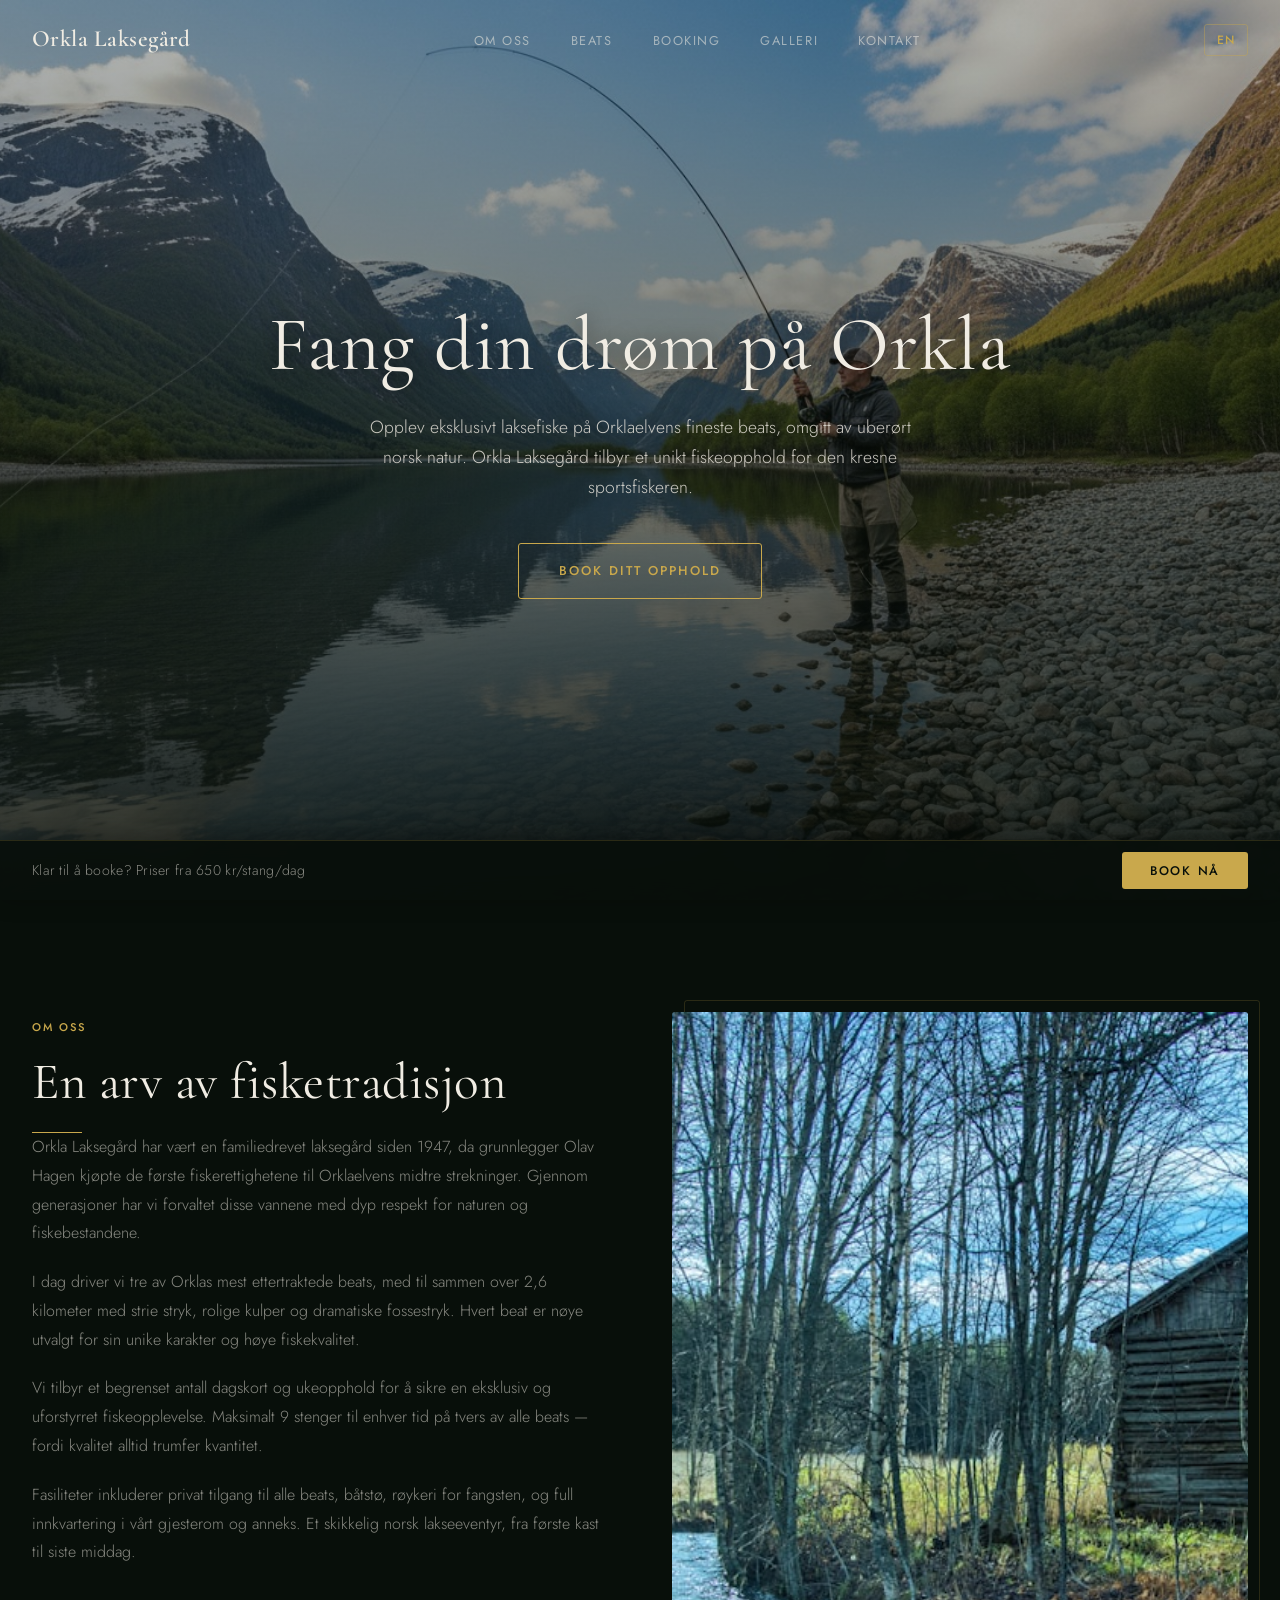
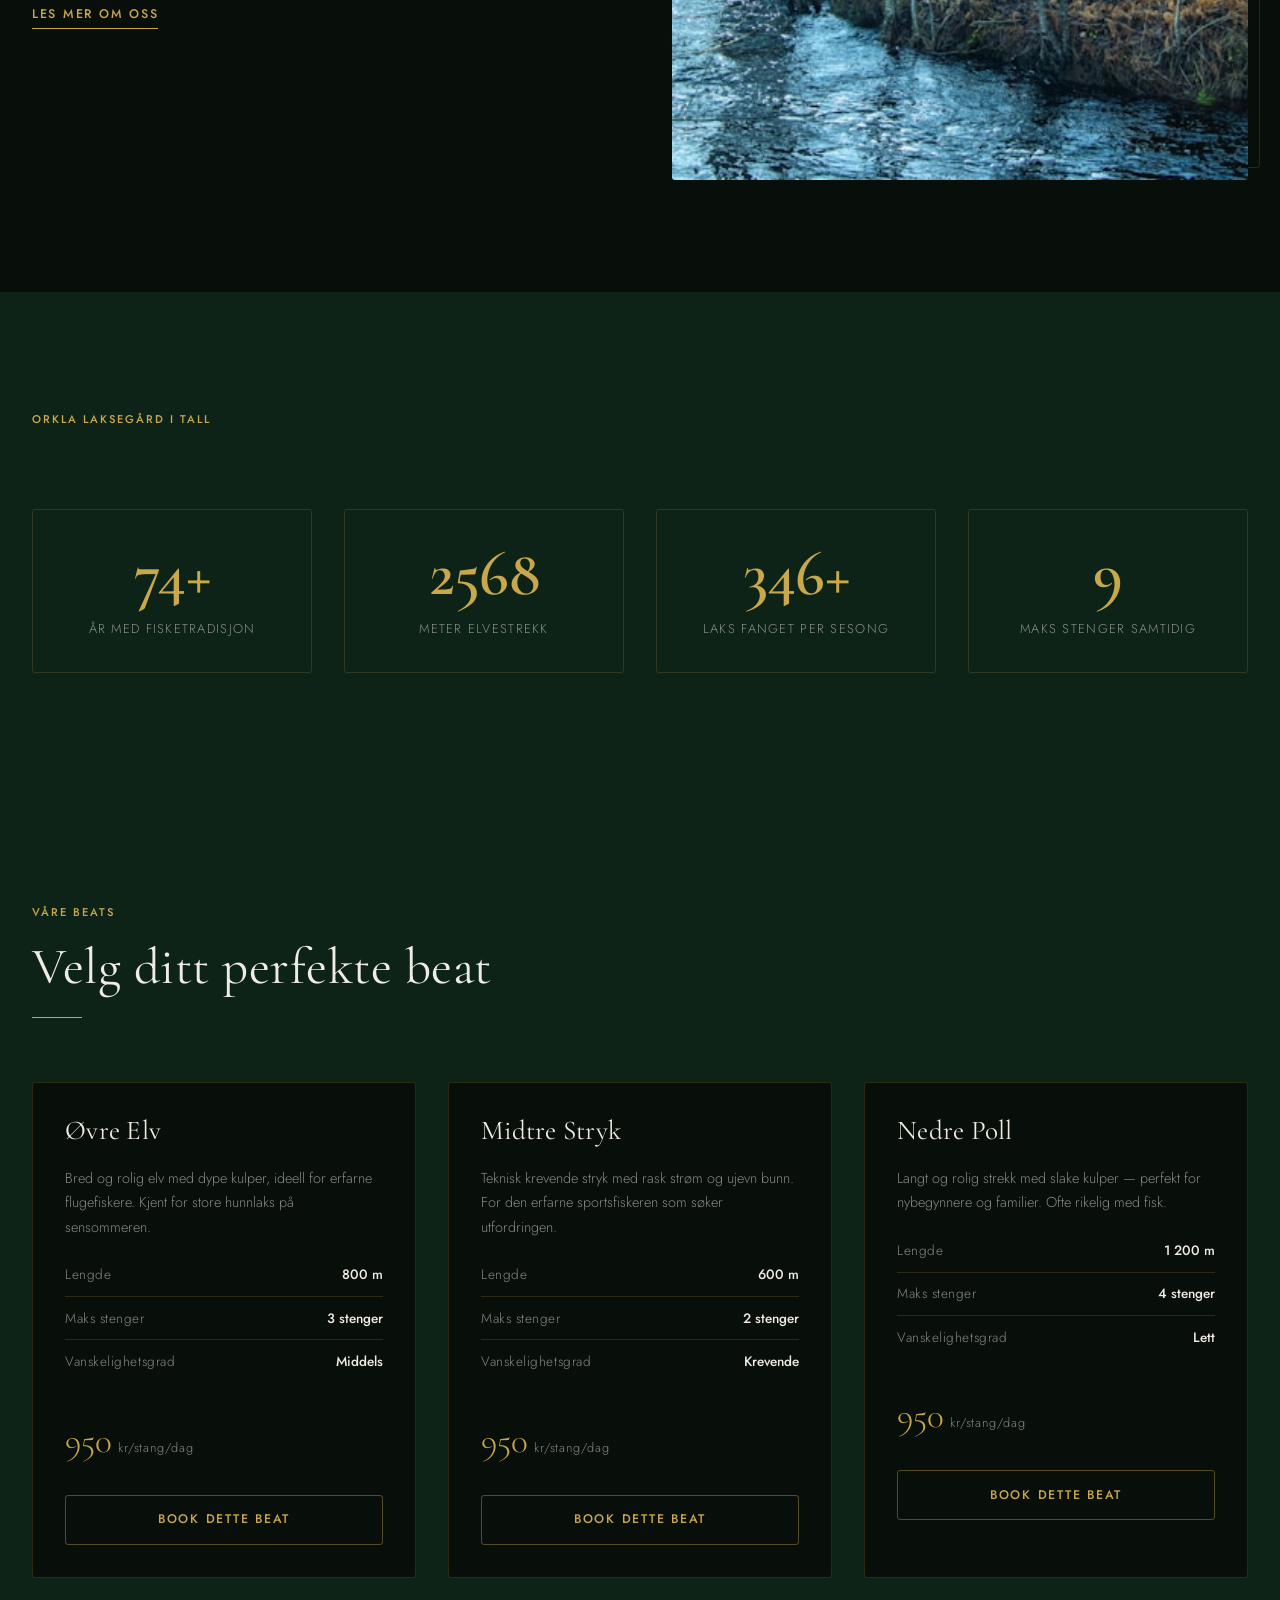
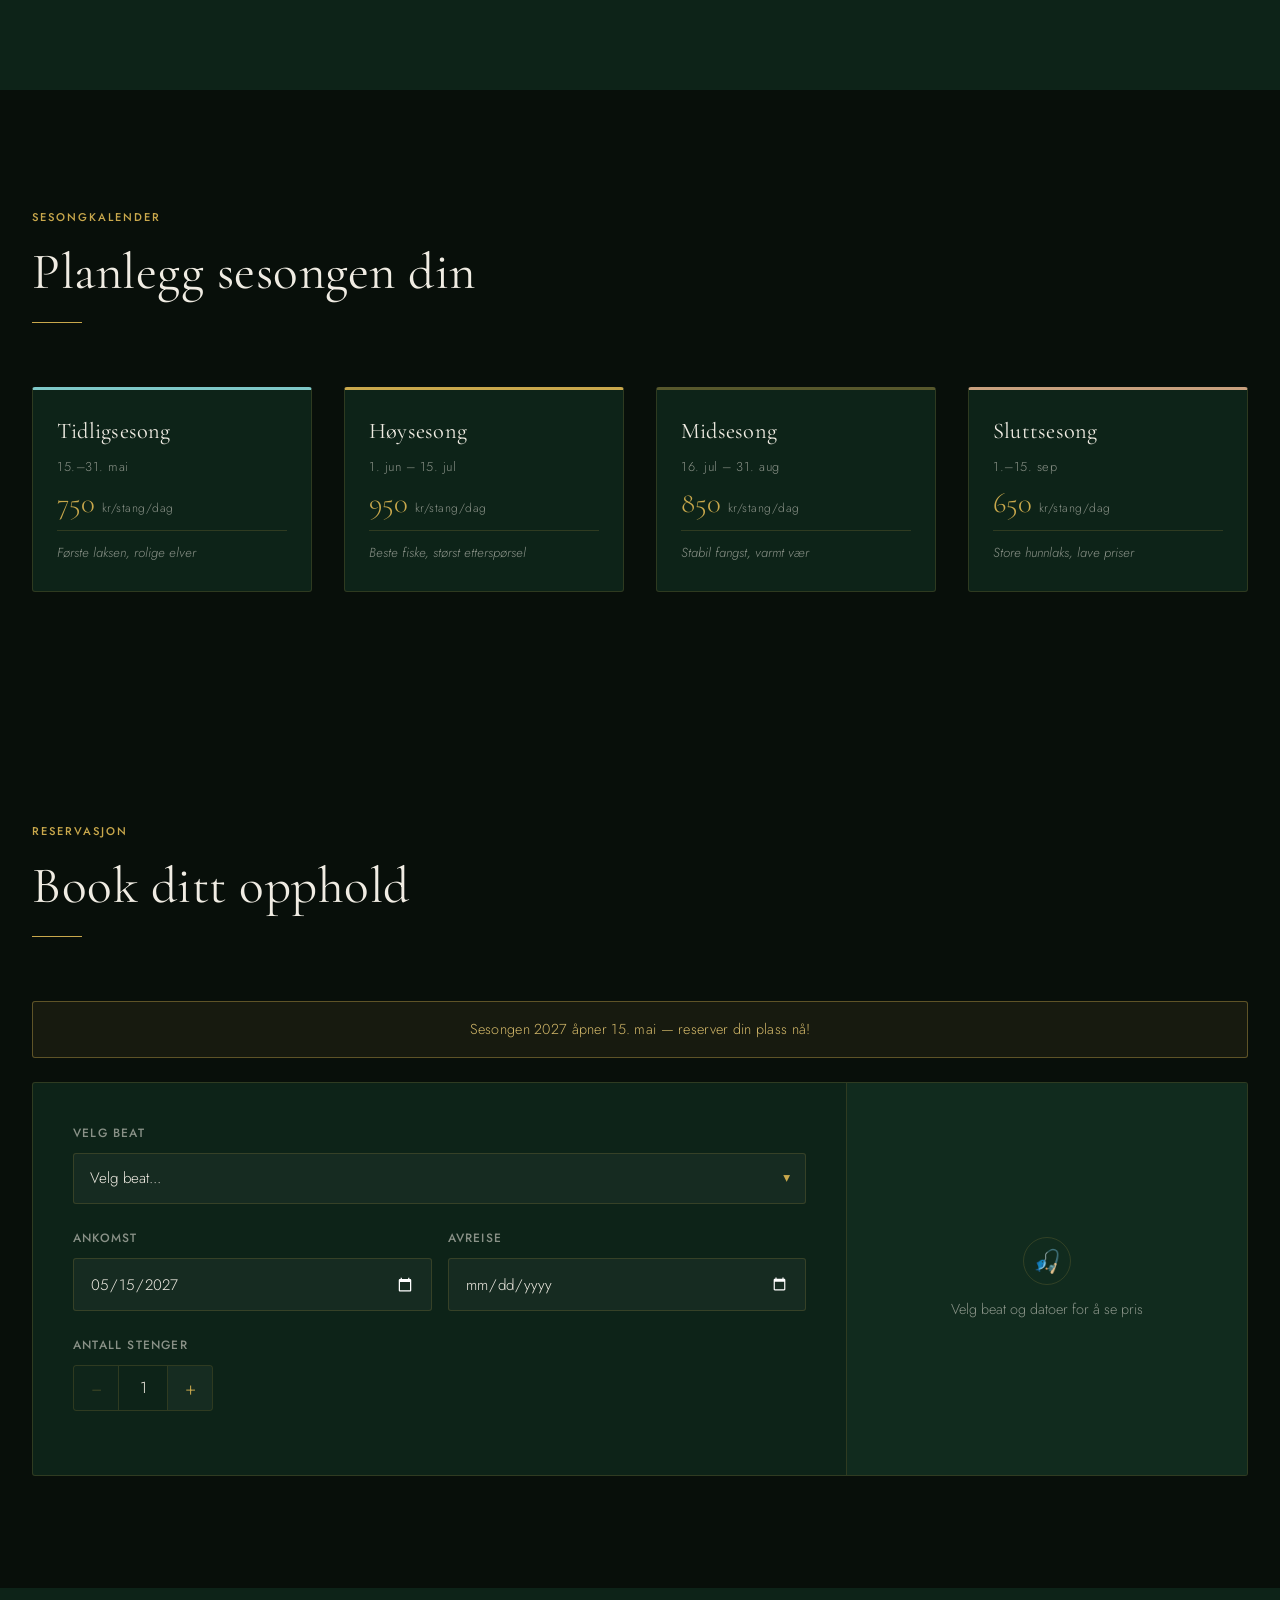
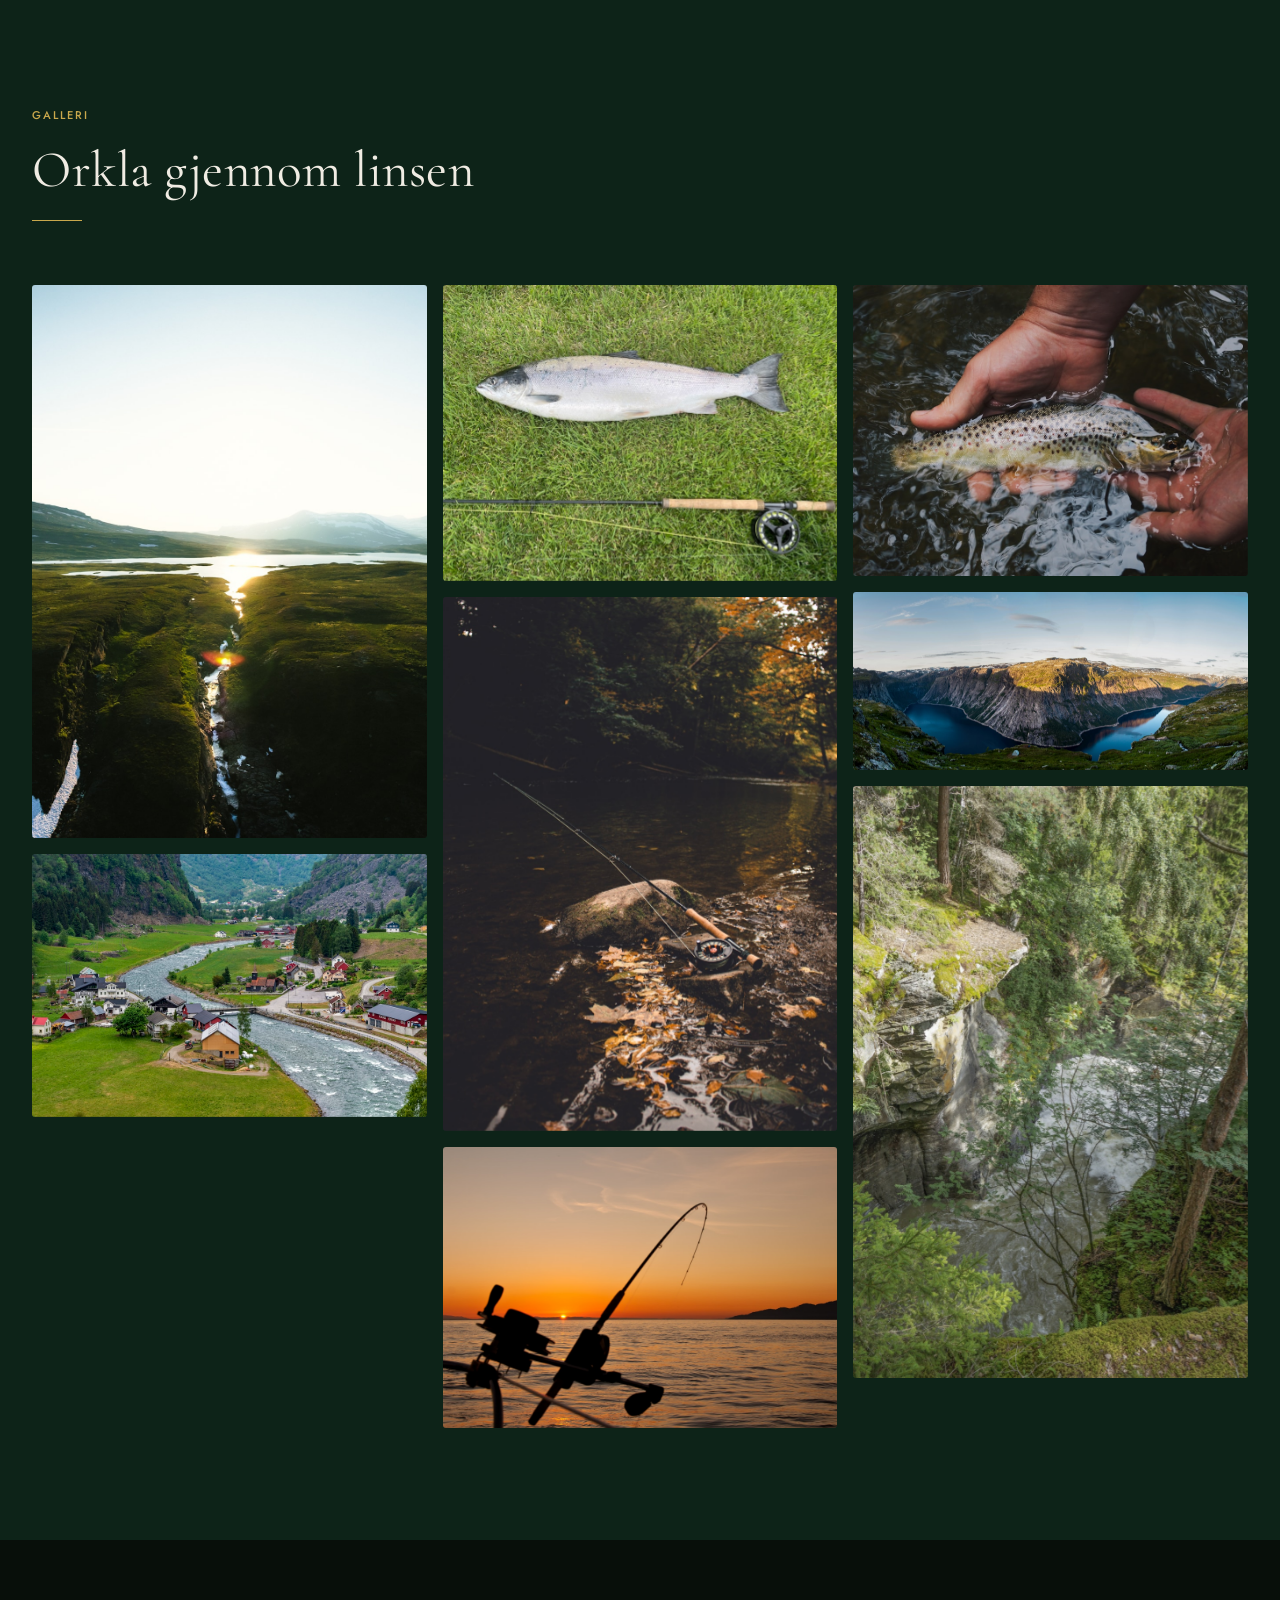
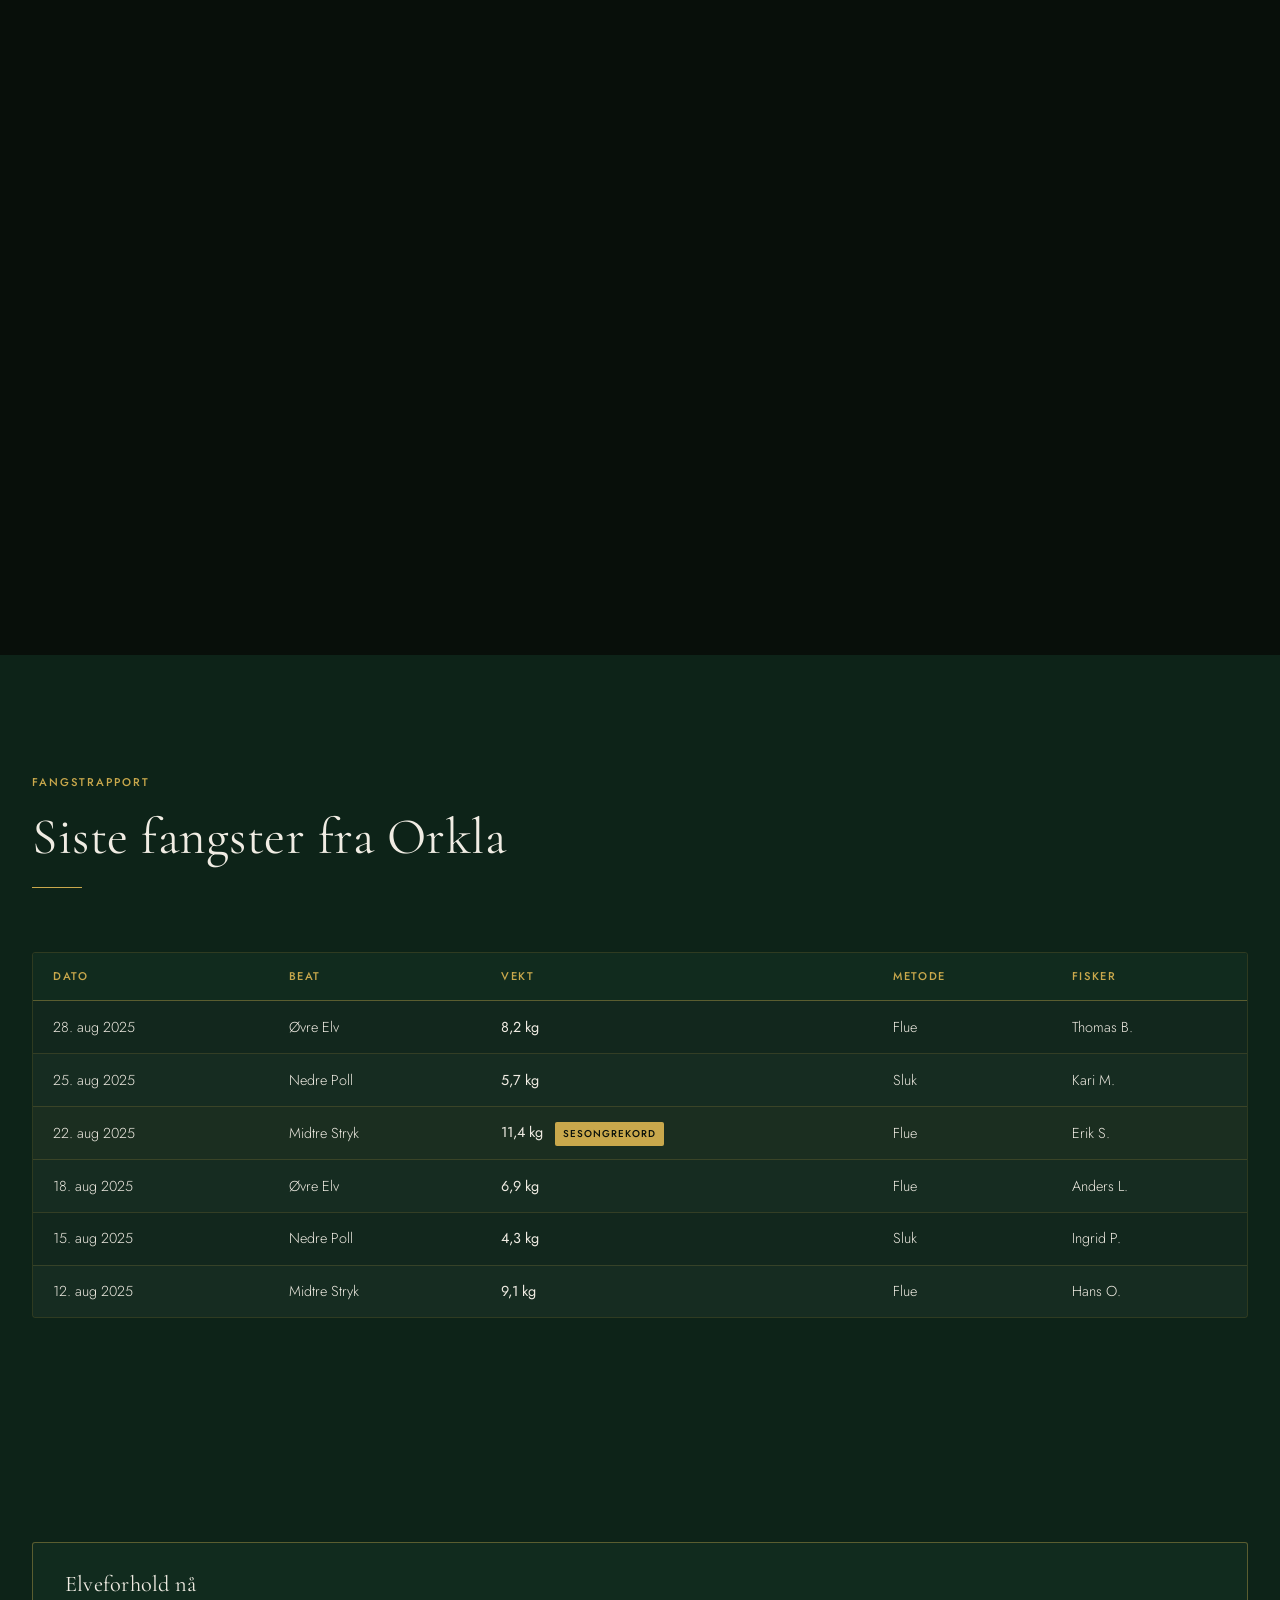
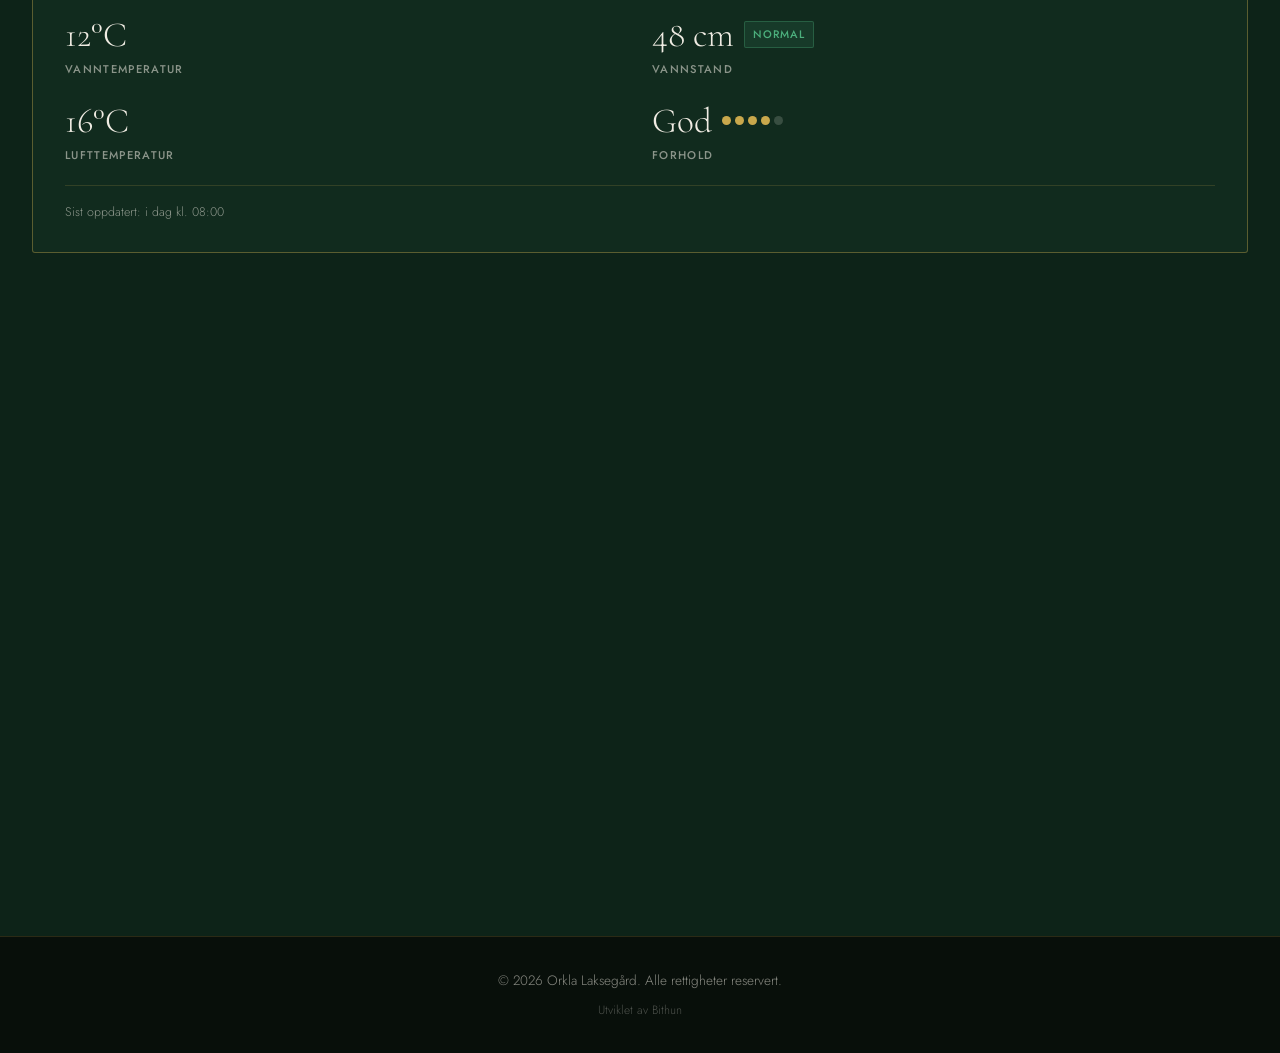
==== demo-premium-lodge/index.html @ 68c34159 "[demo-1] fix conditions rating dot — muted dot now uses neutral colour" ====
<!DOCTYPE html>
<html lang="nb">
<head>
  <meta charset="UTF-8" />
  <meta name="viewport" content="width=device-width, initial-scale=1.0" />
  <title>Orkla Laksegård — Eksklusivt laksefiske i Orkla</title>
  <meta name="description" content="Eksklusivt laksefiske på Orklaelvens fineste beats nær Fannrem. Book direkte hos Orkla Laksegård." />

  <!-- Open Graph -->
  <meta property="og:type" content="website" />
  <meta property="og:url" content="https://orklaelvefiskebooking.netlify.app/" />
  <meta property="og:title" content="Orkla Laksegård — Eksklusivt laksefiske i Orkla" />
  <meta property="og:description" content="Eksklusivt laksefiske på Orklaelvens fineste beats nær Fannrem. Book direkte hos Orkla Laksegård." />
  <meta property="og:image" content="https://images.unsplash.com/photo-1532015917327-c7c46aa1d930?auto=format&fit=crop&w=1200&h=630&q=80" />
  <meta name="twitter:card" content="summary_large_image" />
  <meta name="twitter:image" content="https://images.unsplash.com/photo-1532015917327-c7c46aa1d930?auto=format&fit=crop&w=1200&h=630&q=80" />

  <!-- Favicon: gold fish hook -->
  <link rel="icon" type="image/svg+xml" href="data:image/svg+xml,%3Csvg xmlns='http://www.w3.org/2000/svg' viewBox='0 0 32 32'%3E%3Ccircle cx='16' cy='7' r='3.5' fill='none' stroke='%23c9a84c' stroke-width='2.2'/%3E%3Cpath d='M16 10.5 C16 10.5 16 20 22 24 C27 27.5 27 32 22 32' fill='none' stroke='%23c9a84c' stroke-width='2.2' stroke-linecap='round'/%3E%3Cpath d='M19.5 29.5 L24 33 L19.5 33' fill='%23c9a84c'/%3E%3C/svg%3E" />

  <!-- Google Fonts -->
  <link rel="preconnect" href="https://fonts.googleapis.com" />
  <link rel="preconnect" href="https://fonts.gstatic.com" crossorigin />
  <link href="https://fonts.googleapis.com/css2?family=Cormorant+Garamond:ital,wght@0,300;0,400;0,600;1,300;1,400&family=Jost:wght@300;400;500&display=swap" rel="stylesheet" />

  <link rel="stylesheet" href="css/style.css" />
</head>
<body>

  <!-- === NAVIGATION === -->
  <nav class="nav" role="navigation" aria-label="Hovednavigasjon">
    <div class="nav-inner">
      <a href="index.html" class="nav-logo" data-i18n="nav.logo">Orkla Laksegård</a>

      <ul class="nav-links" role="list">
        <li><a href="about.html" data-i18n="nav.about">Om oss</a></li>
        <li><a href="#beats" data-section="beats" data-i18n="nav.beats">Beats</a></li>
        <li><a href="booking.html" data-i18n="nav.booking">Booking</a></li>
        <li><a href="#gallery" data-section="gallery" data-i18n="nav.gallery">Galleri</a></li>
        <li><a href="#contact" data-section="contact" data-i18n="nav.contact">Kontakt</a></li>
      </ul>

      <div class="nav-right">
        <button class="lang-toggle" id="lang-toggle" aria-label="Bytt språk" data-i18n="nav.lang">EN</button>
        <button class="hamburger" id="hamburger" aria-label="Åpne meny" aria-expanded="false">
          <span></span><span></span><span></span>
        </button>
      </div>
    </div>
  </nav>

  <!-- Mobile menu -->
  <nav id="mobile-menu" class="mobile-menu" aria-label="Mobilnavigasjon">
    <a href="about.html" data-i18n="nav.about">Om oss</a>
    <a href="#beats" data-section="beats" data-i18n="nav.beats">Beats</a>
    <a href="booking.html" data-i18n="nav.booking">Booking</a>
    <a href="#gallery" data-section="gallery" data-i18n="nav.gallery">Galleri</a>
    <a href="#contact" data-section="contact" data-i18n="nav.contact">Kontakt</a>
    <button class="lang-toggle mobile-lang" id="lang-toggle-mobile" aria-label="Bytt språk" data-i18n="nav.lang">EN</button>
  </nav>


  <!-- === HERO SECTION === -->
  <section id="hero" class="hero" aria-label="Introduksjon">
    <video
      class="hero-bg"
      autoplay
      muted
      loop
      playsinline
      poster="assets/images/man-fishing.jpg"
    >
      <source src="assets/videos/man-fishing-2.mp4" type="video/mp4" />
    </video>
    <div class="hero-overlay" aria-hidden="true"></div>
    <div class="hero-content">
      <h1 data-i18n="hero.headline">Fang din drøm på Orkla</h1>
      <p data-i18n="hero.sub">Opplev eksklusivt laksefiske på Orklaelvens fineste beats, omgitt av uberørt norsk natur. Orkla Laksegård tilbyr et unikt fiskeopphold for den kresne sportsfiskeren.</p>
      <a href="#booking" class="btn-primary" data-i18n="hero.cta">Book ditt opphold</a>
    </div>
  </section>


  <main>

    <!-- === ABOUT SECTION === -->
    <section id="about" class="about" aria-label="Om oss">
      <div class="about-inner">
        <div class="about-text fade-in">
          <span class="section-badge" data-i18n="about.badge">Om oss</span>
          <h2 data-i18n="about.heading">En arv av fisketradisjon</h2>
          <div class="divider-line"></div>
          <p data-i18n="about.p1">Orkla Laksegård har vært en familiedrevet laksegård siden 1947, da grunnlegger Olav Hagen kjøpte de første fiskerettighetene til Orklaelvens midtre strekninger. Gjennom generasjoner har vi forvaltet disse vannene med dyp respekt for naturen og fiskebestandene.</p>
          <p data-i18n="about.p2">I dag driver vi tre av Orklas mest ettertraktede beats, med til sammen over 2,6 kilometer med strie stryk, rolige kulper og dramatiske fossestryk. Hvert beat er nøye utvalgt for sin unike karakter og høye fiskekvalitet.</p>
          <p data-i18n="about.p3">Vi tilbyr et begrenset antall dagskort og ukeopphold for å sikre en eksklusiv og uforstyrret fiskeopplevelse. Maksimalt 9 stenger til enhver tid på tvers av alle beats — fordi kvalitet alltid trumfer kvantitet.</p>
          <p data-i18n="about.p4">Fasiliteter inkluderer privat tilgang til alle beats, båtstø, røykeri for fangsten, og full innkvartering i vårt gjesterom og anneks. Et skikkelig norsk lakseeventyr, fra første kast til siste middag.</p>
          <a href="about.html" class="btn-ghost" data-i18n="about.link">Les mer om oss</a>
        </div>

        <div class="about-image-wrap fade-in fade-in-delay-2">
          <img
            src="assets/images/about.jpg"
            data-i18n-alt="about.img.alt"
            alt="Tradisjonell elvehytte ved elvebredden om våren"
          />
        </div>
      </div>
    </section>


    <!-- === STATS SECTION === -->
    <section id="stats" class="stats" aria-label="Statistikk">
      <div class="stats-inner">
        <div class="section-header fade-in">
          <span class="section-badge" data-i18n="stats.badge">Orkla Laksegård i tall</span>
        </div>
        <div class="stats-grid">
          <div class="stat-item fade-in">
            <span class="stat-number" data-count-target="75" data-count-suffix="+">75+</span>
            <span class="stat-label" data-i18n="stats.label1">År med fisketradisjon</span>
          </div>
          <div class="stat-item fade-in fade-in-delay-1">
            <span class="stat-number" data-count-target="2600" data-count-display="2 600">2 600</span>
            <span class="stat-label" data-i18n="stats.label2">Meter elvestrekk</span>
          </div>
          <div class="stat-item fade-in fade-in-delay-2">
            <span class="stat-number" data-count-target="350" data-count-suffix="+">350+</span>
            <span class="stat-label" data-i18n="stats.label3">Laks fanget per sesong</span>
          </div>
          <div class="stat-item fade-in fade-in-delay-3">
            <span class="stat-number" data-count-target="9">9</span>
            <span class="stat-label" data-i18n="stats.label4">Maks stenger samtidig</span>
          </div>
        </div>
      </div>
    </section>


    <!-- === BEATS SECTION === -->
    <section id="beats" class="beats" aria-label="Våre beats">
      <div class="beats-inner">
        <div class="section-header fade-in">
          <span class="section-badge" data-i18n="beats.badge">Våre beats</span>
          <h2 data-i18n="beats.heading">Velg ditt perfekte beat</h2>
          <div class="divider-line"></div>
        </div>

        <div class="beats-grid">

          <!-- Beat 1: Øvre Elv -->
          <article class="beat-card fade-in" aria-label="Beat: Øvre Elv">
            <div class="beat-card-header">
              <h3 class="beat-name" data-i18n="beat1.name">Øvre Elv</h3>
            </div>
            <p class="beat-desc" data-i18n="beat1.desc">Bred og rolig elv med dype kulper, ideell for erfarne flugefiskere. Kjent for store hunnlaks på sensommeren.</p>
            <ul class="beat-meta" aria-label="Beat-detaljer">
              <li>
                <span class="beat-meta-label" data-i18n="beats.length">Lengde</span>
                <span class="beat-meta-value" data-i18n="beat1.length">800 m</span>
              </li>
              <li>
                <span class="beat-meta-label" data-i18n="beats.maxrods">Maks stenger</span>
                <span class="beat-meta-value" data-i18n="beat1.rods">3 stenger</span>
              </li>
              <li>
                <span class="beat-meta-label" data-i18n="beats.difficulty">Vanskelighetsgrad</span>
                <span class="beat-meta-value" data-i18n="beat1.difficulty">Middels</span>
              </li>
            </ul>
            <div class="beat-price">
              <span class="beat-price-amount">950</span>
              <span class="beat-price-unit" data-i18n="beats.perrod">kr/stang/dag</span>
            </div>
            <a href="#booking" class="btn-beat" data-beat="ovre-elv" data-i18n="beats.book">Book dette beat</a>
          </article>

          <!-- Beat 2: Midtre Stryk -->
          <article class="beat-card fade-in fade-in-delay-1" aria-label="Beat: Midtre Stryk">
            <div class="beat-card-header">
              <h3 class="beat-name" data-i18n="beat2.name">Midtre Stryk</h3>
            </div>
            <p class="beat-desc" data-i18n="beat2.desc">Teknisk krevende stryk med rask strøm og ujevn bunn. For den erfarne sportsfiskeren som søker utfordringen.</p>
            <ul class="beat-meta" aria-label="Beat-detaljer">
              <li>
                <span class="beat-meta-label" data-i18n="beats.length">Lengde</span>
                <span class="beat-meta-value" data-i18n="beat2.length">600 m</span>
              </li>
              <li>
                <span class="beat-meta-label" data-i18n="beats.maxrods">Maks stenger</span>
                <span class="beat-meta-value" data-i18n="beat2.rods">2 stenger</span>
              </li>
              <li>
                <span class="beat-meta-label" data-i18n="beats.difficulty">Vanskelighetsgrad</span>
                <span class="beat-meta-value" data-i18n="beat2.difficulty">Krevende</span>
              </li>
            </ul>
            <div class="beat-price">
              <span class="beat-price-amount">950</span>
              <span class="beat-price-unit" data-i18n="beats.perrod">kr/stang/dag</span>
            </div>
            <a href="#booking" class="btn-beat" data-beat="midtre-stryk" data-i18n="beats.book">Book dette beat</a>
          </article>

          <!-- Beat 3: Nedre Poll -->
          <article class="beat-card fade-in fade-in-delay-2" aria-label="Beat: Nedre Poll">
            <div class="beat-card-header">
              <h3 class="beat-name" data-i18n="beat3.name">Nedre Poll</h3>
            </div>
            <p class="beat-desc" data-i18n="beat3.desc">Langt og rolig strekk med slake kulper — perfekt for nybegynnere og familier. Ofte rikelig med fisk.</p>
            <ul class="beat-meta" aria-label="Beat-detaljer">
              <li>
                <span class="beat-meta-label" data-i18n="beats.length">Lengde</span>
                <span class="beat-meta-value" data-i18n="beat3.length">1 200 m</span>
              </li>
              <li>
                <span class="beat-meta-label" data-i18n="beats.maxrods">Maks stenger</span>
                <span class="beat-meta-value" data-i18n="beat3.rods">4 stenger</span>
              </li>
              <li>
                <span class="beat-meta-label" data-i18n="beats.difficulty">Vanskelighetsgrad</span>
                <span class="beat-meta-value" data-i18n="beat3.difficulty">Lett</span>
              </li>
            </ul>
            <div class="beat-price">
              <span class="beat-price-amount">950</span>
              <span class="beat-price-unit" data-i18n="beats.perrod">kr/stang/dag</span>
            </div>
            <a href="#booking" class="btn-beat" data-beat="nedre-poll" data-i18n="beats.book">Book dette beat</a>
          </article>

        </div>
      </div>
    </section>


    <!-- === SEASON CALENDAR SECTION === -->
    <section id="season-calendar" class="season-calendar" aria-label="Sesongkalender">
      <div class="season-calendar-inner">
        <div class="section-header fade-in">
          <span class="section-badge" data-i18n="calendar.badge">Sesongkalender</span>
          <h2 data-i18n="calendar.heading">Planlegg sesongen din</h2>
          <div class="divider-line"></div>
        </div>
        <div class="season-grid">

          <div class="season-block season-block--early fade-in">
            <h3 class="season-block-name" data-i18n="calendar.early.name">Tidligsesong</h3>
            <p class="season-block-dates" data-i18n="calendar.early.dates">15.–31. mai</p>
            <p class="season-block-price">750 <span data-i18n="calendar.perrod">kr/stang/dag</span></p>
            <p class="season-block-tip" data-i18n="calendar.early.tip">Første laksen, rolige elver</p>
          </div>

          <div class="season-block season-block--peak fade-in fade-in-delay-1">
            <h3 class="season-block-name" data-i18n="calendar.peak.name">Høysesong</h3>
            <p class="season-block-dates" data-i18n="calendar.peak.dates">1. jun – 15. jul</p>
            <p class="season-block-price">950 <span data-i18n="calendar.perrod">kr/stang/dag</span></p>
            <p class="season-block-tip" data-i18n="calendar.peak.tip">Beste fiske, størst etterspørsel</p>
          </div>

          <div class="season-block season-block--mid fade-in fade-in-delay-2">
            <h3 class="season-block-name" data-i18n="calendar.mid.name">Midsesong</h3>
            <p class="season-block-dates" data-i18n="calendar.mid.dates">16. jul – 31. aug</p>
            <p class="season-block-price">850 <span data-i18n="calendar.perrod">kr/stang/dag</span></p>
            <p class="season-block-tip" data-i18n="calendar.mid.tip">Stabil fangst, varmt vær</p>
          </div>

          <div class="season-block season-block--late fade-in fade-in-delay-3">
            <h3 class="season-block-name" data-i18n="calendar.late.name">Sluttsesong</h3>
            <p class="season-block-dates" data-i18n="calendar.late.dates">1.–15. sep</p>
            <p class="season-block-price">650 <span data-i18n="calendar.perrod">kr/stang/dag</span></p>
            <p class="season-block-tip" data-i18n="calendar.late.tip">Store hunnlaks, lave priser</p>
          </div>

        </div>
      </div>
    </section>


    <!-- === BOOKING SECTION === -->
    <section id="booking" class="booking" aria-label="Booking">
      <div class="booking-inner">
        <div class="section-header fade-in">
          <span class="section-badge" data-i18n="booking.badge">Reservasjon</span>
          <h2 data-i18n="booking.heading">Book ditt opphold</h2>
          <div class="divider-line"></div>
        </div>

        <div id="offseason-notice" class="offseason-notice" role="alert" aria-live="polite"></div>

        <div class="booking-panel fade-in">

          <!-- Form side -->
          <div class="booking-form-side">

            <div class="booking-form-group">
              <label for="booking-beat" data-i18n="booking.beat.label">Velg beat</label>
              <div class="booking-select-wrap">
                <select id="booking-beat" class="booking-select" aria-label="Velg beat">
                  <option value="" data-i18n="booking.select.beat">Velg beat...</option>
                  <option value="ovre-elv" data-i18n="beat1.name">Øvre Elv</option>
                  <option value="midtre-stryk" data-i18n="beat2.name">Midtre Stryk</option>
                  <option value="nedre-poll" data-i18n="beat3.name">Nedre Poll</option>
                </select>
              </div>
            </div>

            <div class="date-row">
              <div class="booking-form-group">
                <label for="booking-arrival" data-i18n="booking.arrival.label">Ankomst</label>
                <input type="date" id="booking-arrival" class="booking-date" aria-label="Ankomstdato" />
                <p class="date-error" id="arrival-error" aria-live="polite"></p>
              </div>
              <div class="booking-form-group">
                <label for="booking-departure" data-i18n="booking.departure.label">Avreise</label>
                <input type="date" id="booking-departure" class="booking-date" aria-label="Avreisedato" />
                <p class="date-error" id="departure-error" aria-live="polite"></p>
              </div>
            </div>

            <div class="booking-form-group">
              <label data-i18n="booking.rods.label">Antall stenger</label>
              <div class="stepper" role="group" aria-label="Antall stenger">
                <button class="stepper-btn" id="rods-minus" aria-label="Færre stenger" disabled>−</button>
                <span class="stepper-value" id="rods-value" aria-live="polite">1</span>
                <button class="stepper-btn" id="rods-plus" aria-label="Flere stenger">+</button>
              </div>
            </div>

          </div>

          <!-- Summary side -->
          <div class="booking-summary-side">

            <div id="booking-placeholder" class="booking-summary-placeholder">
              <div class="placeholder-icon" aria-hidden="true">🎣</div>
              <p data-i18n="booking.norate">Velg beat og datoer for å se pris</p>
            </div>

            <div id="booking-results" class="booking-results" aria-live="polite">

              <p class="result-dates" id="result-dates"></p>

              <div id="season-badges" style="display:flex;gap:0.5rem;flex-wrap:wrap;"></div>

              <div class="breakdown-section">
                <div id="price-breakdown"></div>
              </div>

              <div class="total-section">
                <div class="total-row main-total">
                  <span class="total-label" id="result-total-label" data-i18n="booking.subtotal">Totalt</span>
                  <span class="total-value" id="result-total">—</span>
                </div>
                <div class="total-row">
                  <span class="total-label" id="result-deposit-label" data-i18n="booking.deposit">Depositum i dag (30 %)</span>
                  <span class="deposit-value" id="result-deposit">—</span>
                </div>
                <div class="total-row">
                  <span class="total-label" id="result-remaining-label" data-i18n="booking.remaining">Restbetaling ved ankomst</span>
                  <span class="sub-total-value" id="result-remaining">—</span>
                </div>
              </div>

              <button class="vipps-btn" id="vipps-btn" aria-label="Betal med Vipps">
                <span class="vipps-v" aria-hidden="true">V</span>
                <span data-i18n="booking.vipps">Betal med Vipps</span>
              </button>

            </div>

          </div>
        </div>
      </div>
    </section>


    <!-- === GALLERY SECTION === -->
    <section id="gallery" class="gallery" aria-label="Bildegalleri">
      <div class="gallery-inner">
        <div class="section-header fade-in">
          <span class="section-badge" data-i18n="gallery.badge">Galleri</span>
          <h2 data-i18n="gallery.heading">Orkla gjennom linsen</h2>
          <div class="divider-line"></div>
        </div>

        <div class="gallery-grid" role="list">

          <div class="gallery-item fade-in" role="listitem">
            <img
              src="assets/images/gallery-1.jpg"
              data-i18n-alt="gallery.img1.alt"
              alt="Luftfoto av elv som renner gjennom grønn norsk natur"
              loading="lazy"
            />
          </div>

          <div class="gallery-item fade-in fade-in-delay-1" role="listitem">
            <img
              src="assets/images/gallery-2.jpg"
              data-i18n-alt="gallery.img2.alt"
              alt="Norsk elvedal med grønne åser og elv gjennom landsby"
              loading="lazy"
            />
          </div>

          <div class="gallery-item fade-in fade-in-delay-2" role="listitem">
            <img
              src="assets/images/gallery-3.jpg"
              data-i18n-alt="gallery.img3.alt"
              alt="Fanget atlanterhavslaks på gresset ved siden av fluefiskestang"
              loading="lazy"
            />
          </div>

          <div class="gallery-item fade-in" role="listitem">
            <img
              src="assets/images/gallery-4.jpg"
              data-i18n-alt="gallery.img4.alt"
              alt="Fluefiskestang i mørk høstelv med fallende blader"
              loading="lazy"
            />
          </div>

          <div class="gallery-item fade-in fade-in-delay-1" role="listitem">
            <img
              src="assets/images/gallery-5.jpg"
              data-i18n-alt="gallery.img5.alt"
              alt="Fiskestang silhuett mot gyllen solnedgang over rolig vann"
              loading="lazy"
            />
          </div>

          <div class="gallery-item fade-in fade-in-delay-2" role="listitem">
            <img
              src="assets/images/gallery-6.jpg"
              data-i18n-alt="gallery.img6.alt"
              alt="Hender holder en levende ørret forsiktig over elvestrøm"
              loading="lazy"
            />
          </div>

          <div class="gallery-item fade-in" role="listitem">
            <img
              src="assets/images/gallery-7.jpg"
              data-i18n-alt="gallery.img7.alt"
              alt="Dramatisk norsk fjordlandskap fra Trolltunga i solnedgang"
              loading="lazy"
            />
          </div>

          <div class="gallery-item fade-in fade-in-delay-1" role="listitem">
            <img
              src="assets/images/gallery-8.jpg"
              data-i18n-alt="gallery.img8.alt"
              alt="Mørk elvekløft gjennom tett granskog"
              loading="lazy"
            />
          </div>

        </div>
      </div>
    </section>


    <!-- === TESTIMONIALS SECTION === -->
    <section id="testimonials" class="testimonials" aria-label="Gjesteomtaler">
      <div class="testimonials-inner">
        <div class="section-header fade-in">
          <span class="section-badge" data-i18n="testimonials.badge">Gjestenes ord</span>
          <h2 data-i18n="testimonials.heading">Hva våre gjester sier</h2>
          <div class="divider-line"></div>
        </div>

        <div class="testimonials-grid">

          <article class="testimonial-card fade-in">
            <div class="stars" aria-label="5 av 5 stjerner" role="img">
              <div class="star" aria-hidden="true"></div>
              <div class="star" aria-hidden="true"></div>
              <div class="star" aria-hidden="true"></div>
              <div class="star" aria-hidden="true"></div>
              <div class="star" aria-hidden="true"></div>
            </div>
            <p class="testimonial-quote" data-i18n="testimonial1.quote">"Jeg har fisket laks i over 30 år, men Orkla Laksegård er noe helt for seg selv. Servicen er upåklagelig, beatene er i perfekt stand, og laksen var der. Vil absolutt komme tilbake."</p>
            <div class="testimonial-author">
              <p class="testimonial-name" data-i18n="testimonial1.name">Erik Thorvaldsen</p>
              <p class="testimonial-location" data-i18n="testimonial1.location">Bergen</p>
            </div>
          </article>

          <article class="testimonial-card fade-in fade-in-delay-1">
            <div class="stars" aria-label="5 av 5 stjerner" role="img">
              <div class="star" aria-hidden="true"></div>
              <div class="star" aria-hidden="true"></div>
              <div class="star" aria-hidden="true"></div>
              <div class="star" aria-hidden="true"></div>
              <div class="star" aria-hidden="true"></div>
            </div>
            <p class="testimonial-quote" data-i18n="testimonial2.quote">"Et magisk sted. Vi tok fire laks på tre dager på Nedre Poll — nybegynnervennlig og fantastisk natur rundt seg hele veien. Guiden ga oss råd som virkelig utgjorde forskjellen."</p>
            <div class="testimonial-author">
              <p class="testimonial-name" data-i18n="testimonial2.name">Marit Olsen</p>
              <p class="testimonial-location" data-i18n="testimonial2.location">Trondheim</p>
            </div>
          </article>

          <article class="testimonial-card fade-in fade-in-delay-2">
            <div class="stars" aria-label="5 av 5 stjerner" role="img">
              <div class="star" aria-hidden="true"></div>
              <div class="star" aria-hidden="true"></div>
              <div class="star" aria-hidden="true"></div>
              <div class="star" aria-hidden="true"></div>
              <div class="star" aria-hidden="true"></div>
            </div>
            <p class="testimonial-quote" data-i18n="testimonial3.quote">"Midtre Stryk er det mest teknisk krevende beatfisket jeg har gjort i Norden. Utfordrende, men utrolig givende. Innkvarteringen var eksklusiv og maten hjemmelaget. Ti poeng."</p>
            <div class="testimonial-author">
              <p class="testimonial-name" data-i18n="testimonial3.name">Hans-Erik Paulsen</p>
              <p class="testimonial-location" data-i18n="testimonial3.location">Oslo</p>
            </div>
          </article>

        </div>
      </div>
    </section>


    <!-- === CATCH REPORT SECTION === -->
    <section id="catch-report" class="catch-report" aria-label="Fangstrapport">
      <div class="catch-report-inner">
        <div class="section-header fade-in">
          <span class="section-badge" data-i18n="catch.badge">Fangstrapport</span>
          <h2 data-i18n="catch.heading">Siste fangster fra Orkla</h2>
          <div class="divider-line"></div>
        </div>

        <!-- Desktop table -->
        <div class="catch-table-wrap fade-in">
          <table class="catch-table">
            <thead>
              <tr>
                <th scope="col" data-i18n="catch.col.date">Dato</th>
                <th scope="col" data-i18n="catch.col.beat">Beat</th>
                <th scope="col" data-i18n="catch.col.weight">Vekt</th>
                <th scope="col" data-i18n="catch.col.method">Metode</th>
                <th scope="col" data-i18n="catch.col.angler">Fisker</th>
              </tr>
            </thead>
            <tbody>
              <tr>
                <td>28. aug 2025</td>
                <td>Øvre Elv</td>
                <td class="catch-weight">8,2 kg</td>
                <td>Flue</td>
                <td>Thomas B.</td>
              </tr>
              <tr>
                <td>25. aug 2025</td>
                <td>Nedre Poll</td>
                <td class="catch-weight">5,7 kg</td>
                <td>Sluk</td>
                <td>Kari M.</td>
              </tr>
              <tr class="catch-record-row">
                <td>22. aug 2025</td>
                <td>Midtre Stryk</td>
                <td class="catch-weight">11,4 kg <span class="record-badge" data-i18n="catch.record.badge">Sesongrekord</span></td>
                <td>Flue</td>
                <td>Erik S.</td>
              </tr>
              <tr>
                <td>18. aug 2025</td>
                <td>Øvre Elv</td>
                <td class="catch-weight">6,9 kg</td>
                <td>Flue</td>
                <td>Anders L.</td>
              </tr>
              <tr>
                <td>15. aug 2025</td>
                <td>Nedre Poll</td>
                <td class="catch-weight">4,3 kg</td>
                <td>Sluk</td>
                <td>Ingrid P.</td>
              </tr>
              <tr>
                <td>12. aug 2025</td>
                <td>Midtre Stryk</td>
                <td class="catch-weight">9,1 kg</td>
                <td>Flue</td>
                <td>Hans O.</td>
              </tr>
            </tbody>
          </table>
        </div>

        <!-- Mobile cards -->
        <div class="catch-cards">
          <div class="catch-card fade-in">
            <div class="catch-card-row"><span class="catch-card-label" data-i18n="catch.col.date">Dato</span><span>28. aug 2025</span></div>
            <div class="catch-card-row"><span class="catch-card-label" data-i18n="catch.col.beat">Beat</span><span>Øvre Elv</span></div>
            <div class="catch-card-row"><span class="catch-card-label" data-i18n="catch.col.weight">Vekt</span><span class="catch-weight">8,2 kg</span></div>
            <div class="catch-card-row"><span class="catch-card-label" data-i18n="catch.col.method">Metode</span><span>Flue</span></div>
            <div class="catch-card-row"><span class="catch-card-label" data-i18n="catch.col.angler">Fisker</span><span>Thomas B.</span></div>
          </div>
          <div class="catch-card fade-in fade-in-delay-1">
            <div class="catch-card-row"><span class="catch-card-label" data-i18n="catch.col.date">Dato</span><span>25. aug 2025</span></div>
            <div class="catch-card-row"><span class="catch-card-label" data-i18n="catch.col.beat">Beat</span><span>Nedre Poll</span></div>
            <div class="catch-card-row"><span class="catch-card-label" data-i18n="catch.col.weight">Vekt</span><span class="catch-weight">5,7 kg</span></div>
            <div class="catch-card-row"><span class="catch-card-label" data-i18n="catch.col.method">Metode</span><span>Sluk</span></div>
            <div class="catch-card-row"><span class="catch-card-label" data-i18n="catch.col.angler">Fisker</span><span>Kari M.</span></div>
          </div>
          <div class="catch-card catch-card--record fade-in fade-in-delay-2">
            <div class="catch-card-row"><span class="catch-card-label" data-i18n="catch.col.date">Dato</span><span>22. aug 2025</span></div>
            <div class="catch-card-row"><span class="catch-card-label" data-i18n="catch.col.beat">Beat</span><span>Midtre Stryk</span></div>
            <div class="catch-card-row"><span class="catch-card-label" data-i18n="catch.col.weight">Vekt</span><span class="catch-weight">11,4 kg <span class="record-badge" data-i18n="catch.record.badge">Sesongrekord</span></span></div>
            <div class="catch-card-row"><span class="catch-card-label" data-i18n="catch.col.method">Metode</span><span>Flue</span></div>
            <div class="catch-card-row"><span class="catch-card-label" data-i18n="catch.col.angler">Fisker</span><span>Erik S.</span></div>
          </div>
          <div class="catch-card fade-in">
            <div class="catch-card-row"><span class="catch-card-label" data-i18n="catch.col.date">Dato</span><span>18. aug 2025</span></div>
            <div class="catch-card-row"><span class="catch-card-label" data-i18n="catch.col.beat">Beat</span><span>Øvre Elv</span></div>
            <div class="catch-card-row"><span class="catch-card-label" data-i18n="catch.col.weight">Vekt</span><span class="catch-weight">6,9 kg</span></div>
            <div class="catch-card-row"><span class="catch-card-label" data-i18n="catch.col.method">Metode</span><span>Flue</span></div>
            <div class="catch-card-row"><span class="catch-card-label" data-i18n="catch.col.angler">Fisker</span><span>Anders L.</span></div>
          </div>
          <div class="catch-card fade-in fade-in-delay-1">
            <div class="catch-card-row"><span class="catch-card-label" data-i18n="catch.col.date">Dato</span><span>15. aug 2025</span></div>
            <div class="catch-card-row"><span class="catch-card-label" data-i18n="catch.col.beat">Beat</span><span>Nedre Poll</span></div>
            <div class="catch-card-row"><span class="catch-card-label" data-i18n="catch.col.weight">Vekt</span><span class="catch-weight">4,3 kg</span></div>
            <div class="catch-card-row"><span class="catch-card-label" data-i18n="catch.col.method">Metode</span><span>Sluk</span></div>
            <div class="catch-card-row"><span class="catch-card-label" data-i18n="catch.col.angler">Fisker</span><span>Ingrid P.</span></div>
          </div>
          <div class="catch-card fade-in fade-in-delay-2">
            <div class="catch-card-row"><span class="catch-card-label" data-i18n="catch.col.date">Dato</span><span>12. aug 2025</span></div>
            <div class="catch-card-row"><span class="catch-card-label" data-i18n="catch.col.beat">Beat</span><span>Midtre Stryk</span></div>
            <div class="catch-card-row"><span class="catch-card-label" data-i18n="catch.col.weight">Vekt</span><span class="catch-weight">9,1 kg</span></div>
            <div class="catch-card-row"><span class="catch-card-label" data-i18n="catch.col.method">Metode</span><span>Flue</span></div>
            <div class="catch-card-row"><span class="catch-card-label" data-i18n="catch.col.angler">Fisker</span><span>Hans O.</span></div>
          </div>
        </div>

      </div>
    </section>


    <!-- === CONTACT SECTION === -->
    <section id="contact" class="contact" aria-label="Kontakt">

      <!-- River conditions widget -->
      <div class="conditions-card fade-in">
        <h3 class="conditions-title" data-i18n="conditions.title">Elveforhold nå</h3>
        <div class="conditions-grid">
          <div class="conditions-item">
            <div class="conditions-value-row">
              <span class="conditions-value-text" data-i18n="conditions.watertemp.value">12°C</span>
            </div>
            <span class="conditions-label" data-i18n="conditions.watertemp.label">Vanntemperatur</span>
          </div>
          <div class="conditions-item">
            <div class="conditions-value-row">
              <span class="conditions-value-text" data-i18n="conditions.waterlevel.value">48 cm</span>
              <span class="conditions-tag conditions-tag--normal" data-i18n="conditions.tag.normal">Normal</span>
            </div>
            <span class="conditions-label" data-i18n="conditions.waterlevel.label">Vannstand</span>
          </div>
          <div class="conditions-item">
            <div class="conditions-value-row">
              <span class="conditions-value-text" data-i18n="conditions.airtemp.value">16°C</span>
            </div>
            <span class="conditions-label" data-i18n="conditions.airtemp.label">Lufttemperatur</span>
          </div>
          <div class="conditions-item">
            <div class="conditions-value-row">
              <span class="conditions-value-text" data-i18n="conditions.rating.value">God</span>
              <span class="conditions-dots" aria-hidden="true">
                <span class="dot dot--filled"></span>
                <span class="dot dot--filled"></span>
                <span class="dot dot--filled"></span>
                <span class="dot dot--filled"></span>
                <span class="dot"></span>
              </span>
            </div>
            <span class="conditions-label" data-i18n="conditions.rating.label">Forhold</span>
          </div>
        </div>
        <p class="conditions-updated" data-i18n="conditions.updated">Sist oppdatert: i dag kl. 08:00</p>
      </div>

      <div class="contact-inner">
        <div class="fade-in">
          <span class="section-badge" data-i18n="contact.badge">Finn oss</span>
          <h2 data-i18n="contact.heading">Kontakt og beliggenhet</h2>
          <div class="divider-line" style="margin-bottom:2rem;"></div>

          <div class="contact-details">
            <div class="contact-item">
              <span class="contact-item-label">Adresse</span>
              <span class="contact-item-value" data-i18n="contact.address">Orklaelven, Fannrem
Orkland, Trøndelag</span>
            </div>
            <div class="contact-item">
              <span class="contact-item-label">Telefon</span>
              <span class="contact-item-value">
                <a href="tel:+4748265100" data-i18n="contact.phone">+47 482 65 100</a>
              </span>
            </div>
            <div class="contact-item">
              <span class="contact-item-label">E-post</span>
              <span class="contact-item-value">
                <a href="mailto:post@orklalaksegard.no" data-i18n="contact.email">post@orklalaksegard.no</a>
              </span>
            </div>
            <div class="contact-item">
              <span class="contact-item-label">Sesong</span>
              <span class="contact-item-value" data-i18n="contact.season">Sesong: 15. mai – 15. september</span>
            </div>
          </div>
        </div>

        <div class="contact-map-placeholder fade-in fade-in-delay-1" aria-label="Kartplassholder">
          <div class="map-icon" aria-hidden="true">📍</div>
          <p data-i18n="contact.map">Kart lastes ved bestilling</p>
        </div>
      </div>
    </section>

  </main>


  <!-- === FOOTER === -->
  <footer class="footer" role="contentinfo">
    <p class="footer-copyright" data-i18n="footer.copyright">© 2026 Orkla Laksegård. Alle rettigheter reservert.</p>
    <p class="footer-dev">
      <span data-i18n="footer.dev">Utviklet av</span> <a href="#" rel="noopener">Bithun</a>
    </p>
  </footer>


  <!-- === VIPPS MODAL === -->
  <div id="vipps-modal" class="modal-overlay" role="dialog" aria-modal="true" aria-labelledby="modal-title">
    <div class="modal-box">
      <div class="modal-vipps-logo" aria-hidden="true">V</div>
      <h2 class="modal-title" id="modal-title" data-i18n="modal.title">Vipps-betaling</h2>
      <p class="modal-text" data-i18n="modal.text">Dette er en demo — Vipps-betaling aktiveres når din konto er satt opp.</p>
      <p class="modal-sub" data-i18n="modal.sub">Du vil motta en bekreftelse på e-post innen 24 timer.</p>
      <button class="modal-close" id="modal-close" data-i18n="modal.close">Lukk</button>
    </div>
  </div>


  <!-- === STICKY BOOKING BAR === -->
  <div id="sticky-bar" class="sticky-bar" role="complementary" aria-label="Hurtigbooking" aria-hidden="true">
    <span class="sticky-bar-text" data-i18n="sticky.text">Klar til å booke? Priser fra 650 kr/stang/dag</span>
    <button type="button" class="sticky-bar-btn" id="sticky-bar-btn" data-i18n="sticky.cta">Book nå</button>
  </div>


  <!-- Scroll to top -->
  <button class="scroll-top" id="scroll-top" aria-label="Scroll til toppen" title="Scroll til toppen">↑</button>


  <script src="js/translations.js"></script>
  <script src="js/language.js"></script>
  <script src="js/nav.js"></script>
  <script src="js/animations.js"></script>
  <script src="js/booking.js"></script>
  <script src="js/modal.js"></script>
  <script src="js/app.js"></script>
</body>
</html>
---- demo-premium-lodge/css/style.css ----
@import url('base.css');
@import url('nav.css');
@import url('hero.css');
@import url('sections.css');
@import url('booking.css');
@import url('modal.css');
@import url('responsive.css');
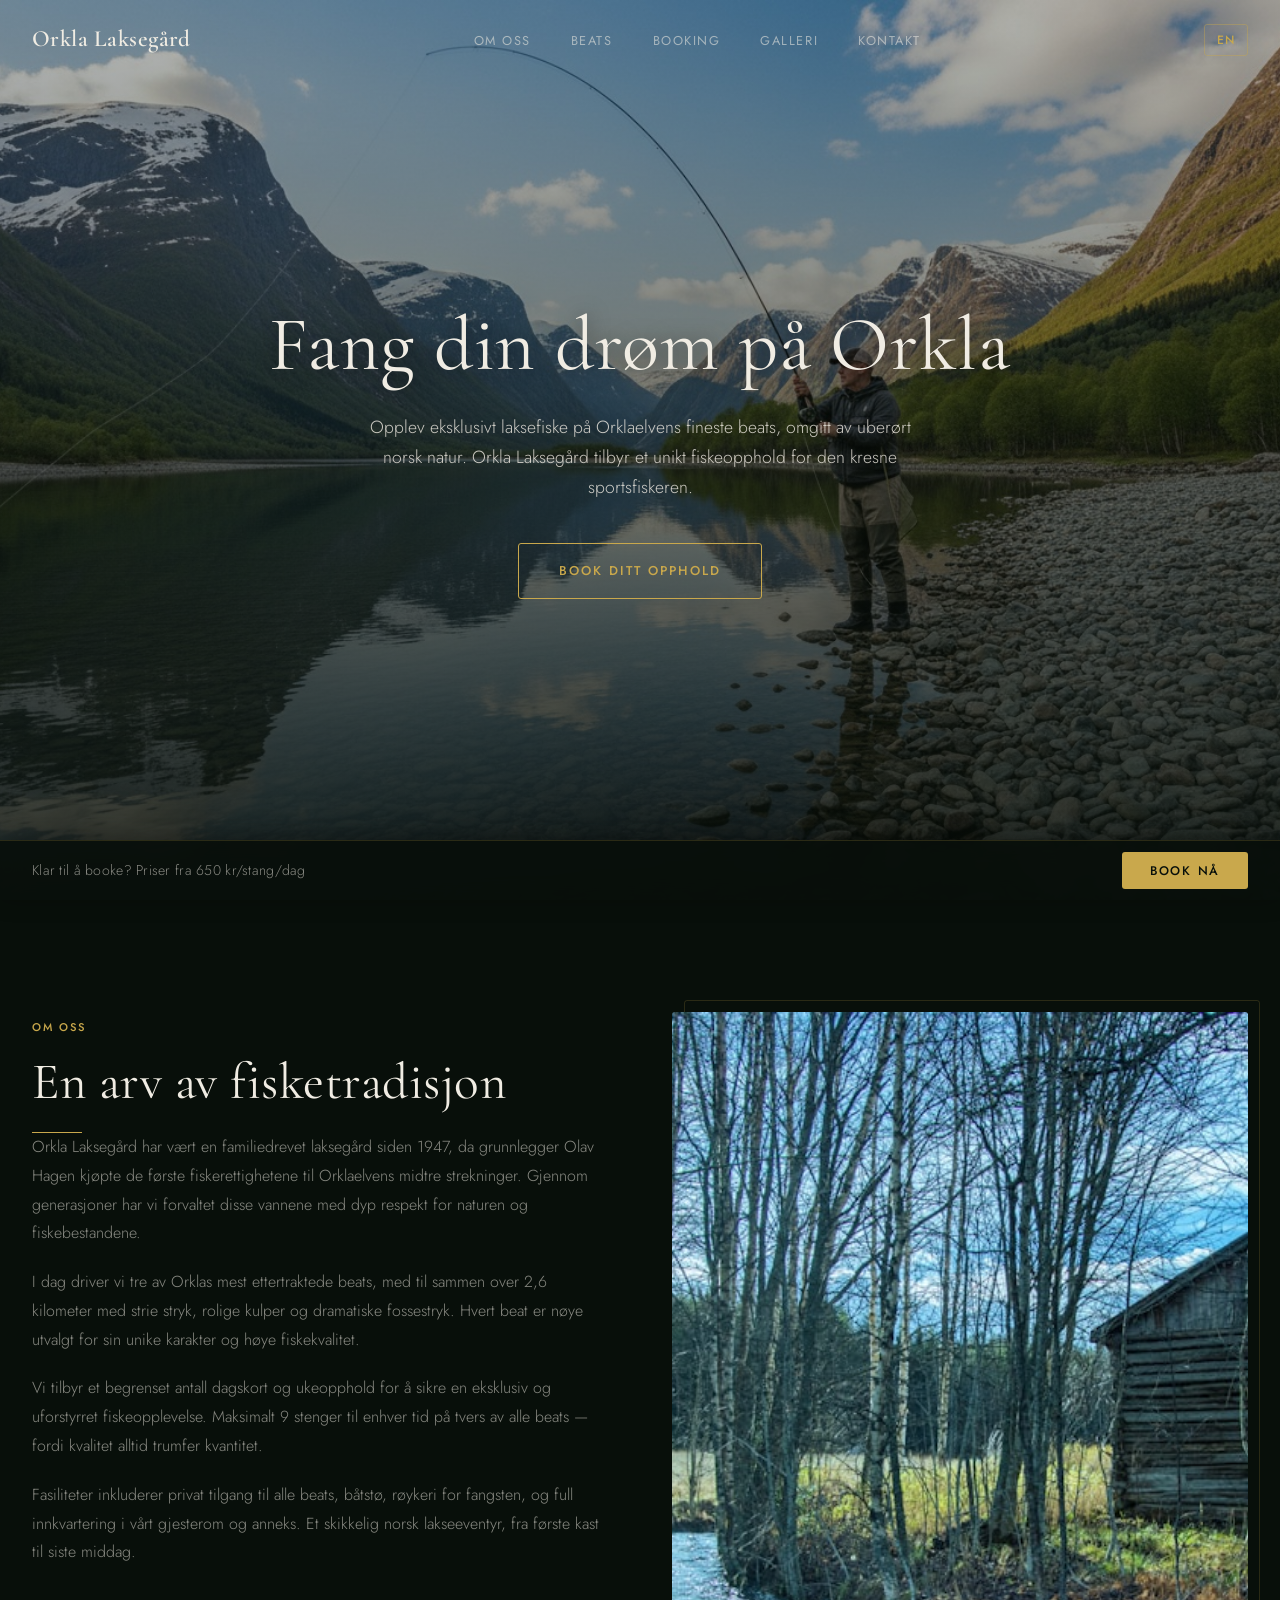
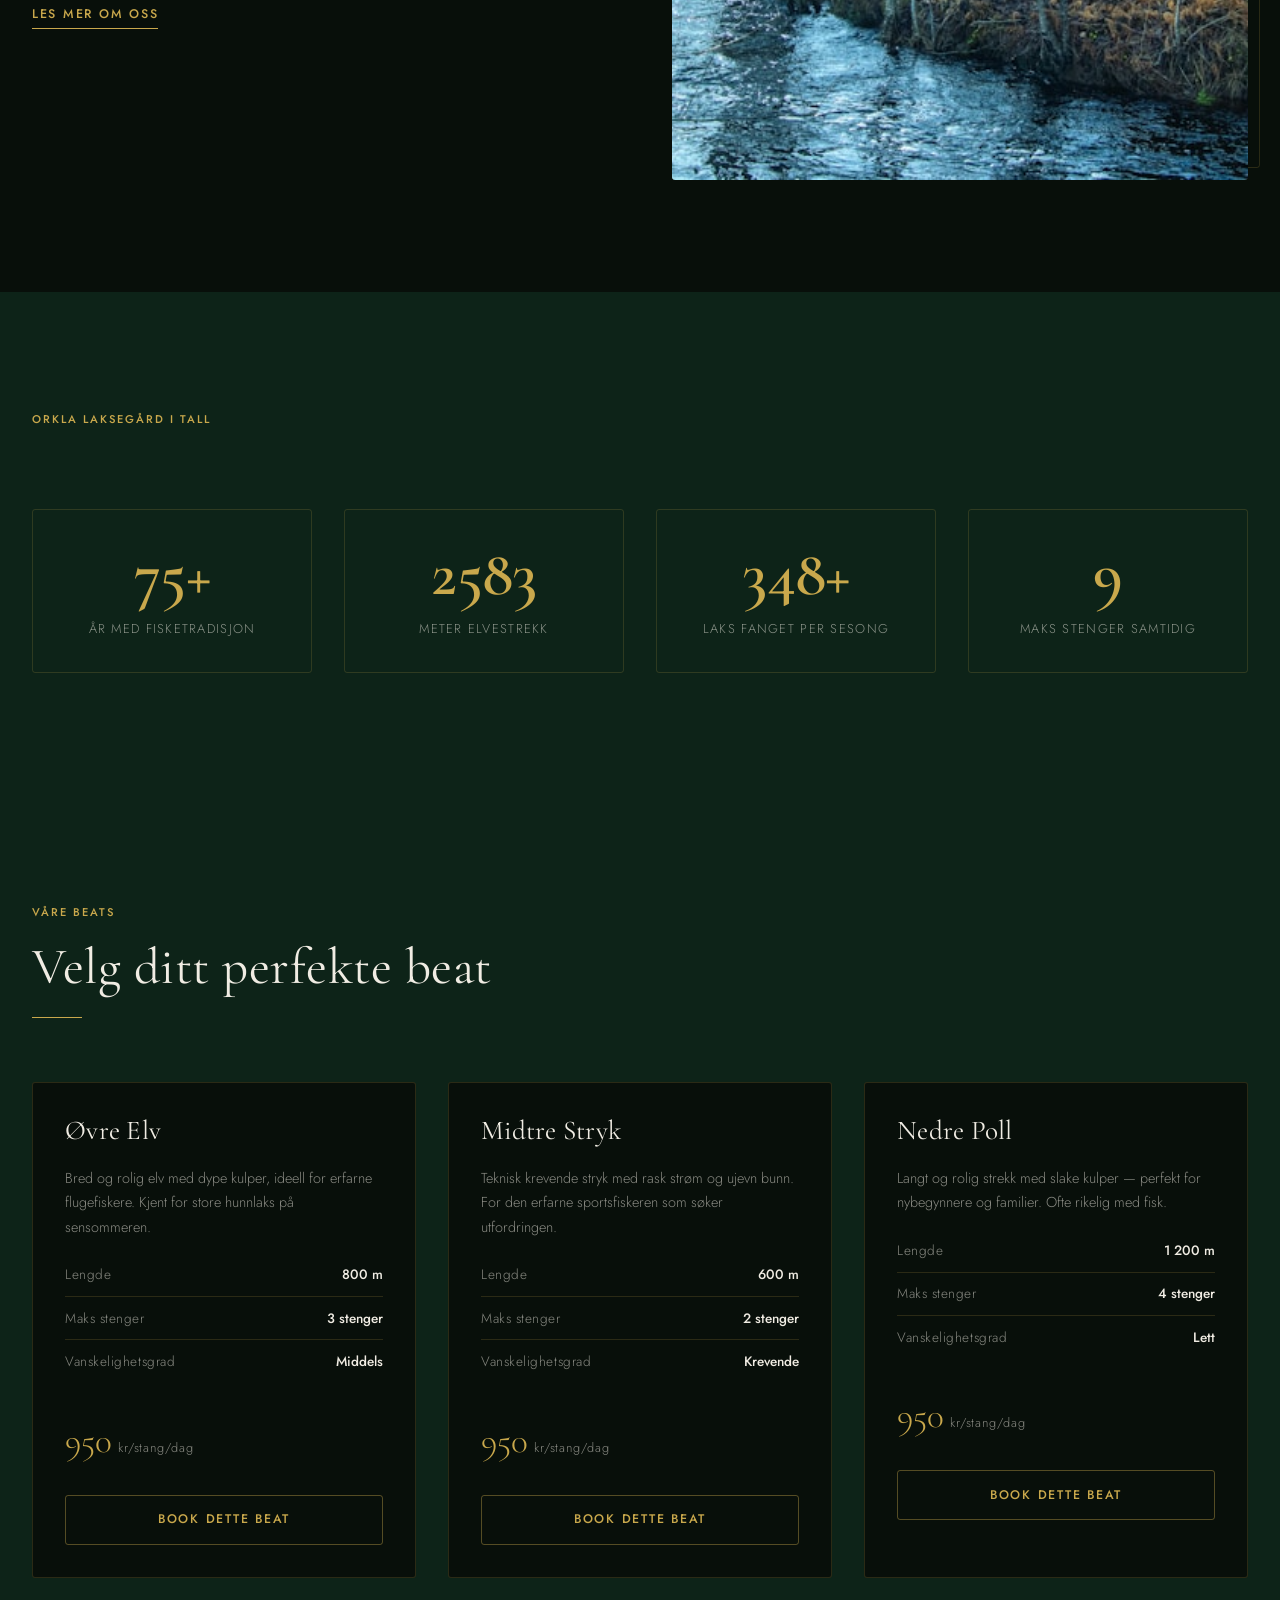
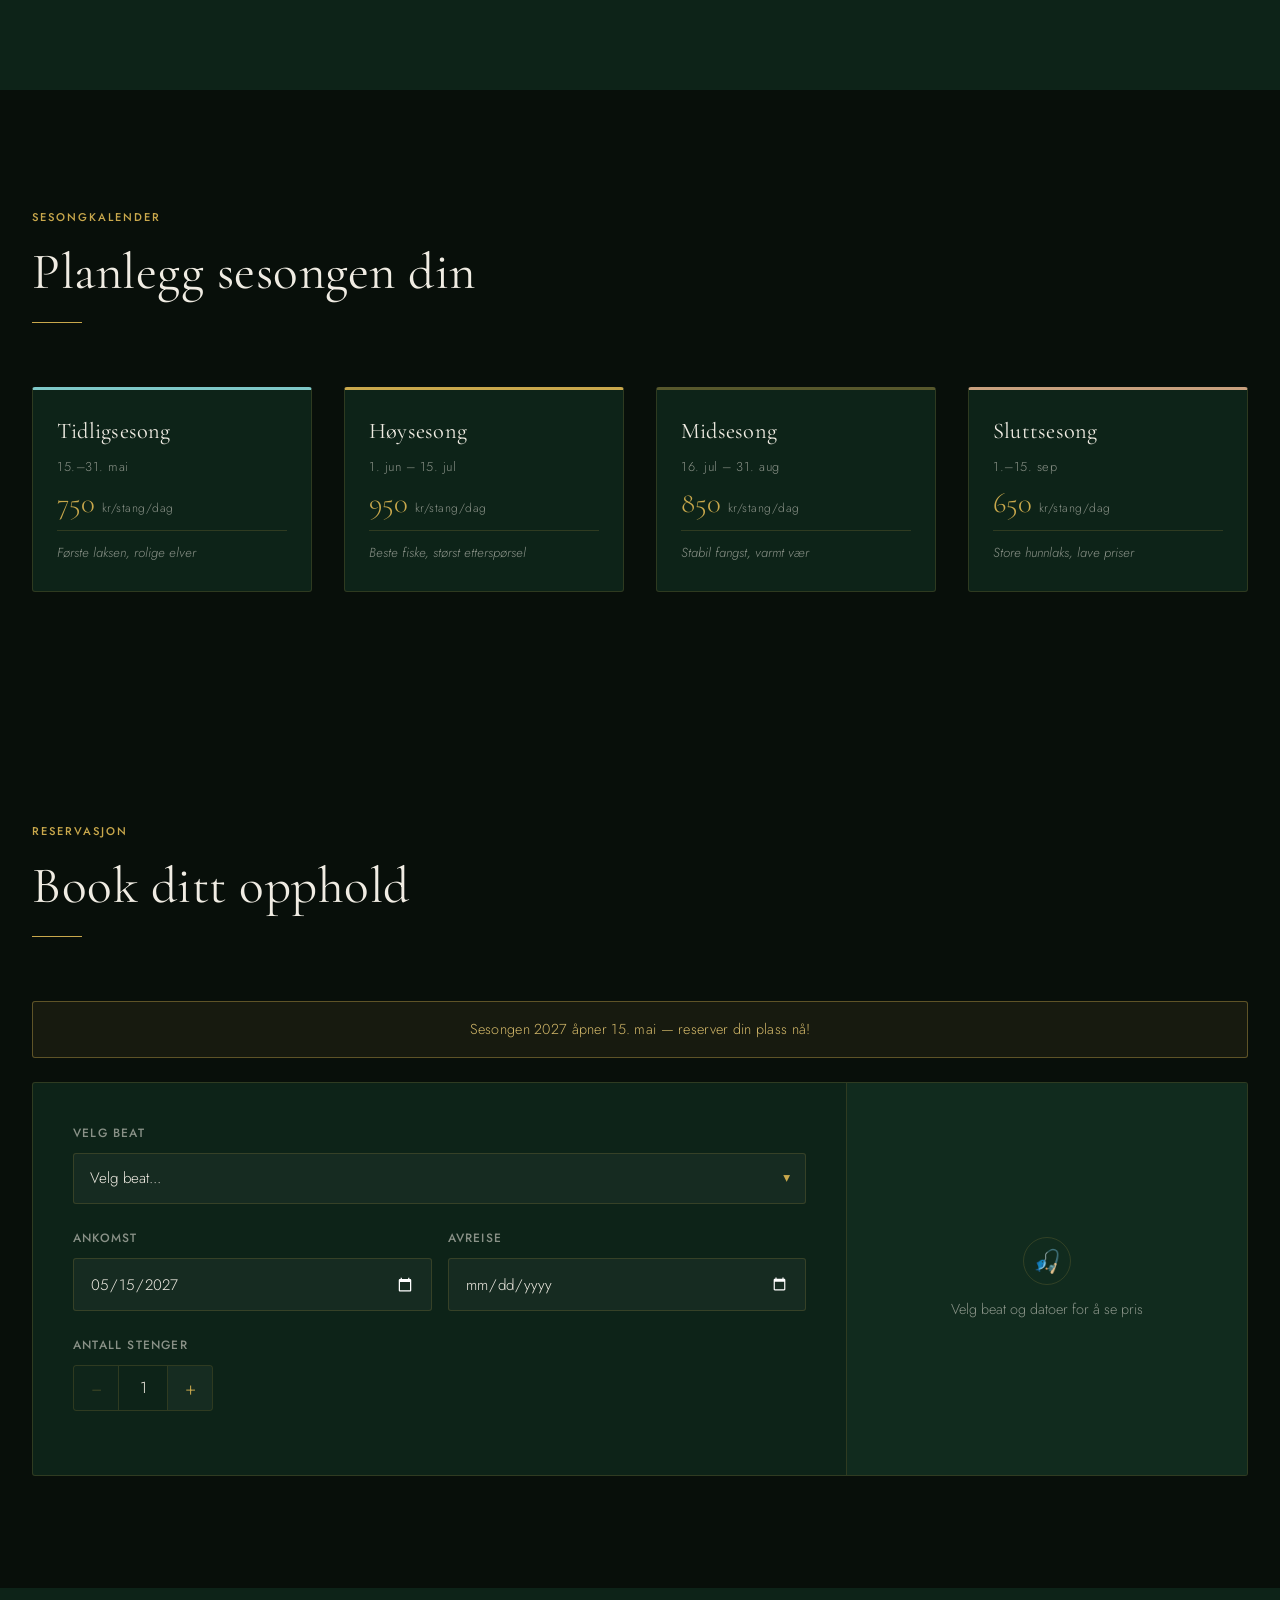
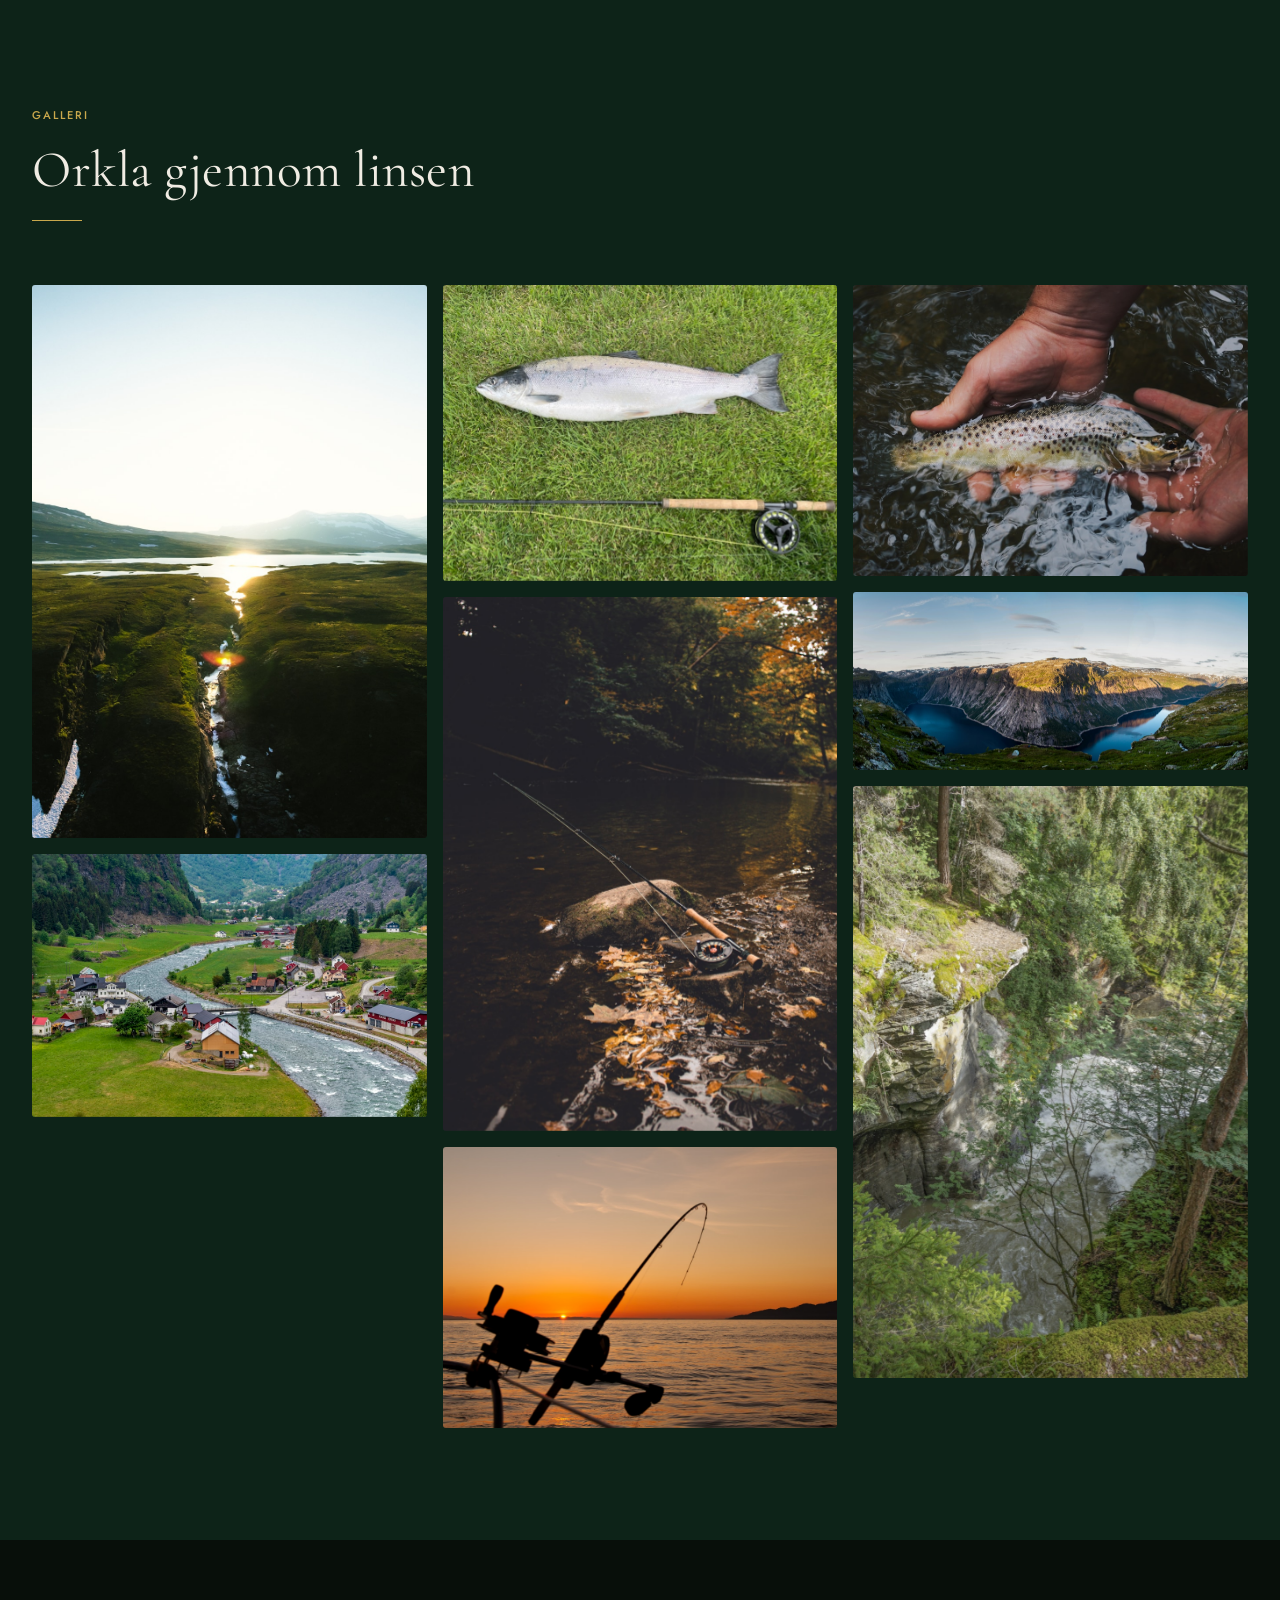
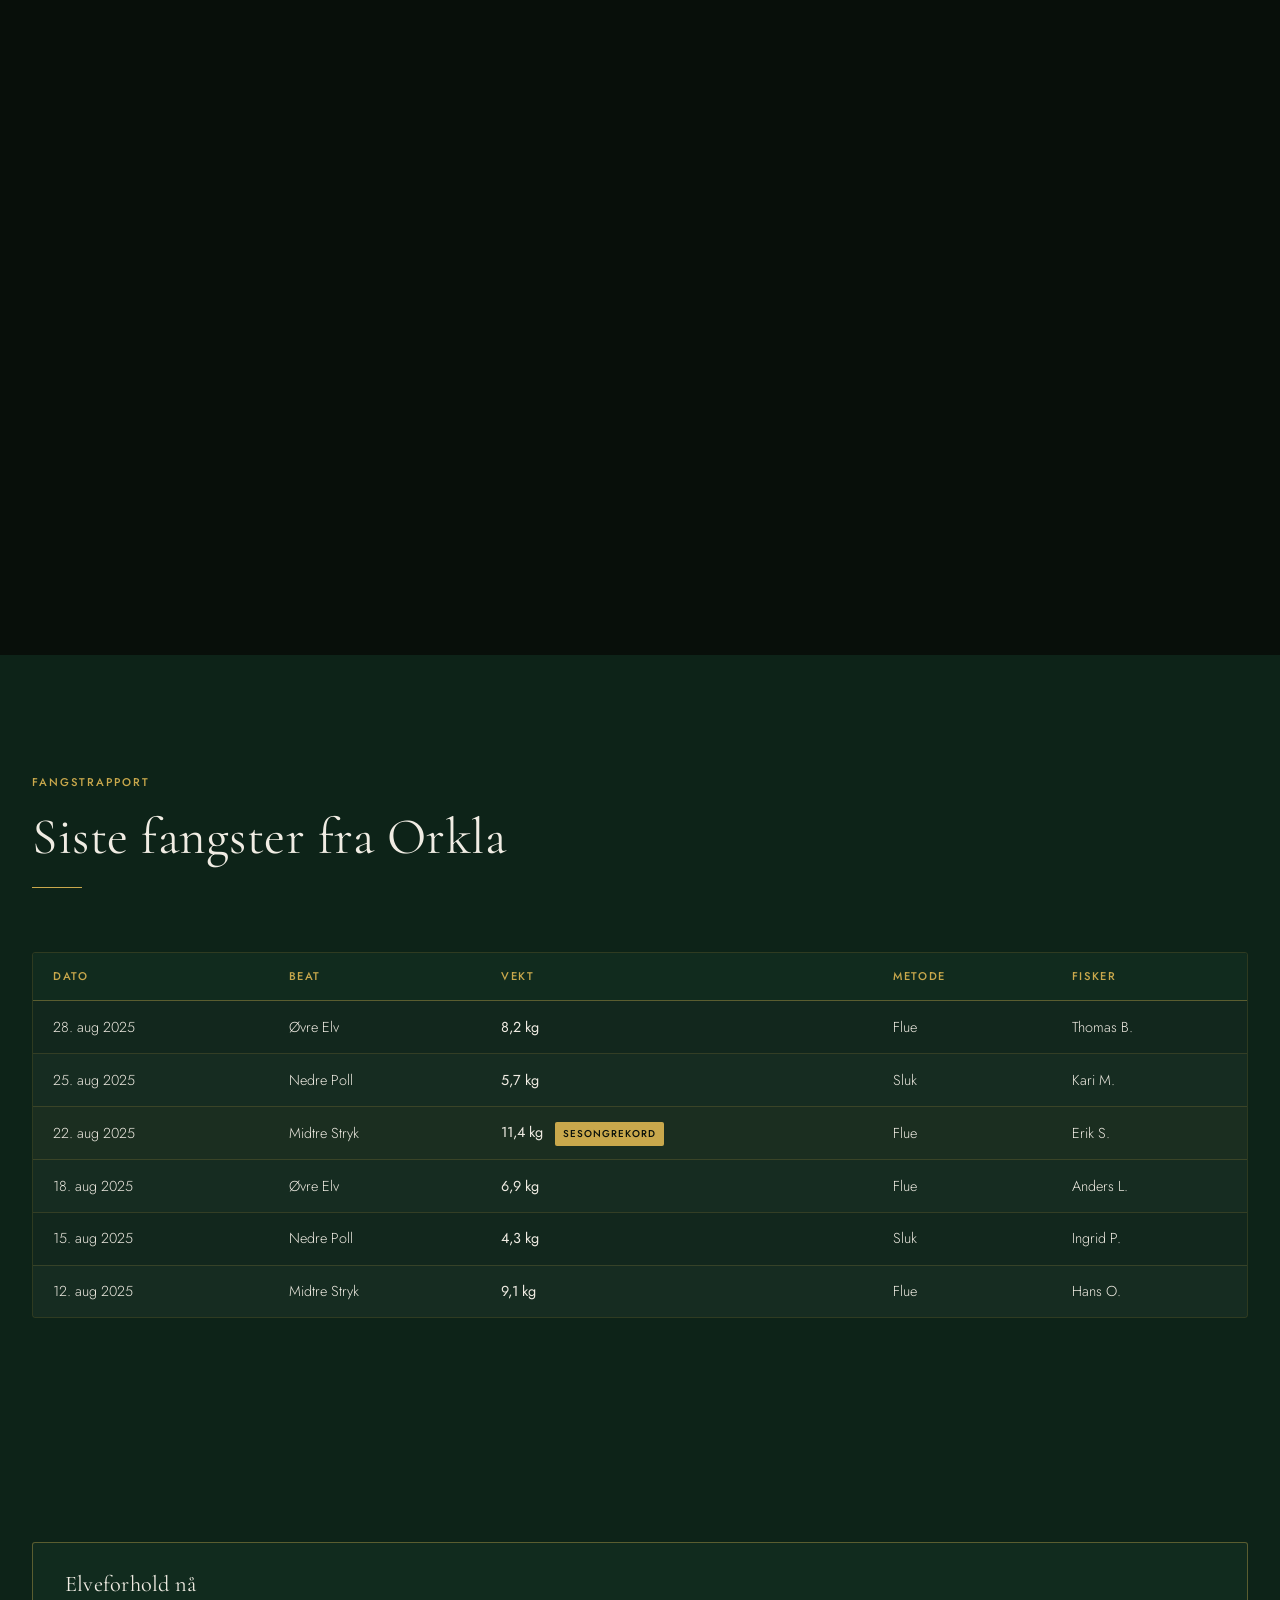
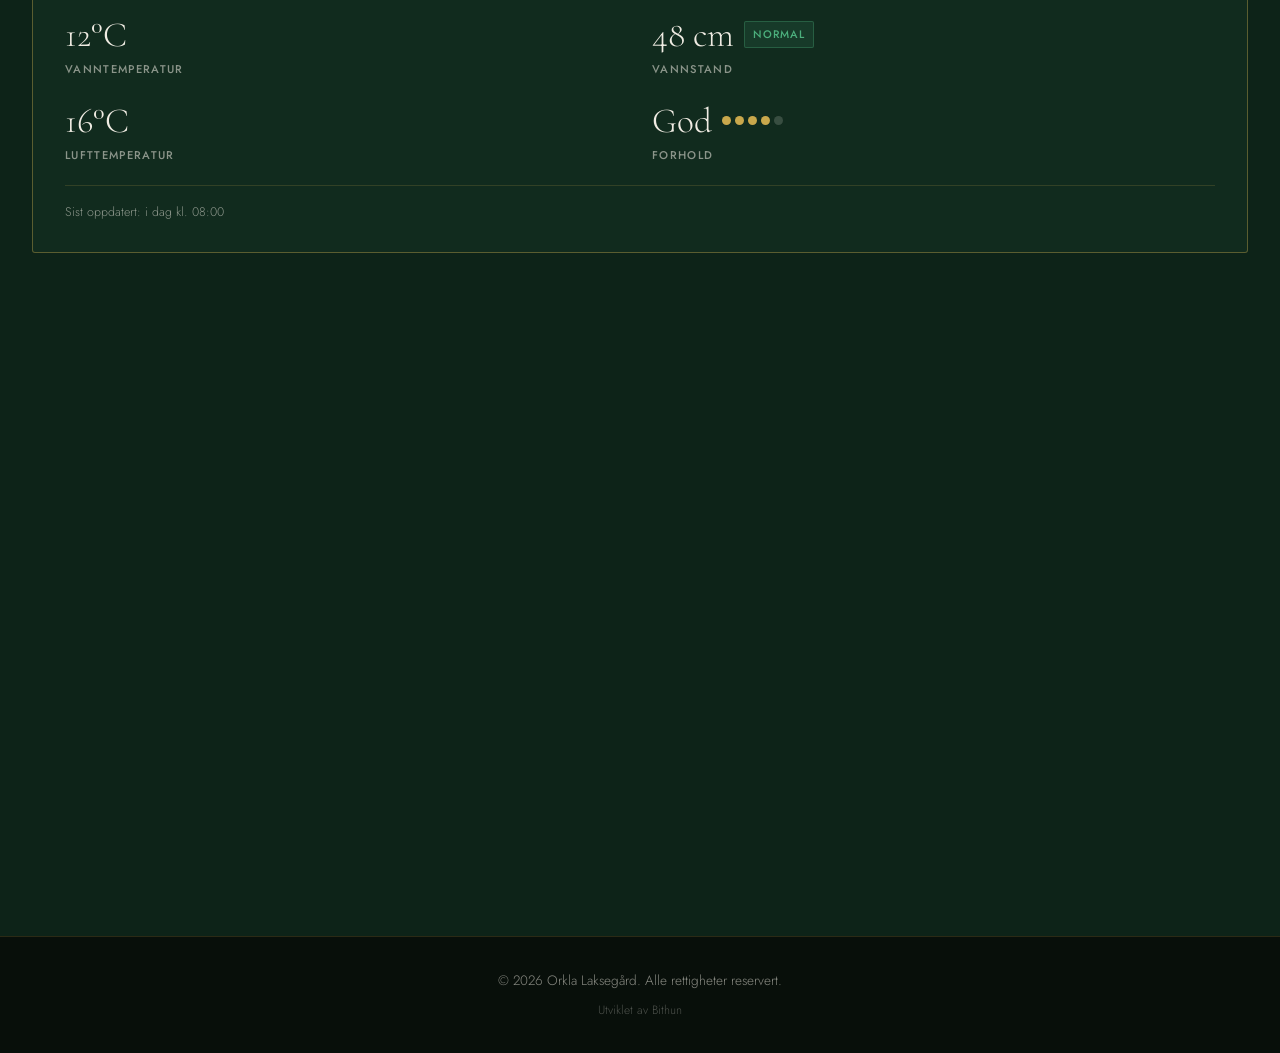
==== commit 2e76cd90: "Add favicon" ====
--- a/demo-premium-lodge/index.html
+++ b/demo-premium-lodge/index.html
@@ -16,7 +16,7 @@
   <meta name="twitter:image" content="https://images.unsplash.com/photo-1532015917327-c7c46aa1d930?auto=format&fit=crop&w=1200&h=630&q=80" />
 
   <!-- Favicon: gold fish hook -->
-  <link rel="icon" type="image/svg+xml" href="data:image/svg+xml,%3Csvg xmlns='http://www.w3.org/2000/svg' viewBox='0 0 32 32'%3E%3Ccircle cx='16' cy='7' r='3.5' fill='none' stroke='%23c9a84c' stroke-width='2.2'/%3E%3Cpath d='M16 10.5 C16 10.5 16 20 22 24 C27 27.5 27 32 22 32' fill='none' stroke='%23c9a84c' stroke-width='2.2' stroke-linecap='round'/%3E%3Cpath d='M19.5 29.5 L24 33 L19.5 33' fill='%23c9a84c'/%3E%3C/svg%3E" />
+  <link rel="icon" type="image/svg+xml" href="favicon.svg" />
 
   <!-- Google Fonts -->
   <link rel="preconnect" href="https://fonts.googleapis.com" />
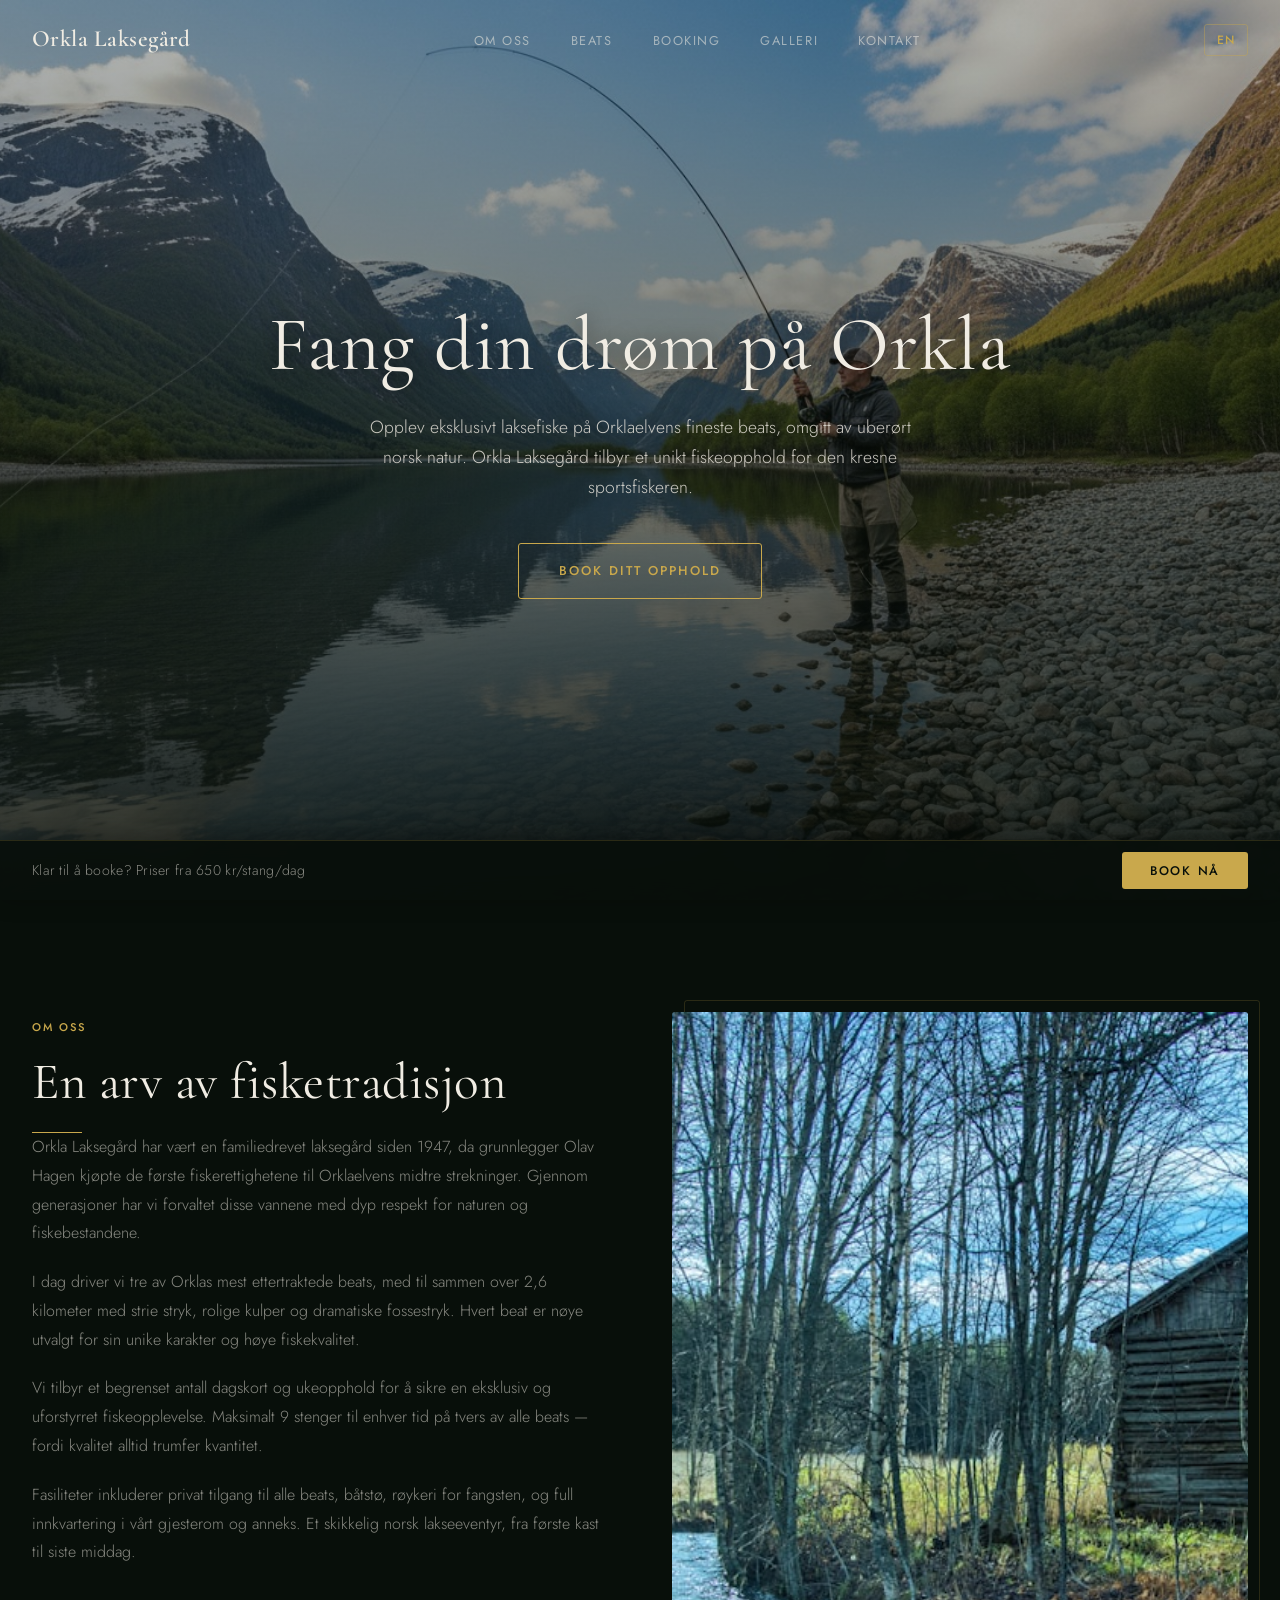
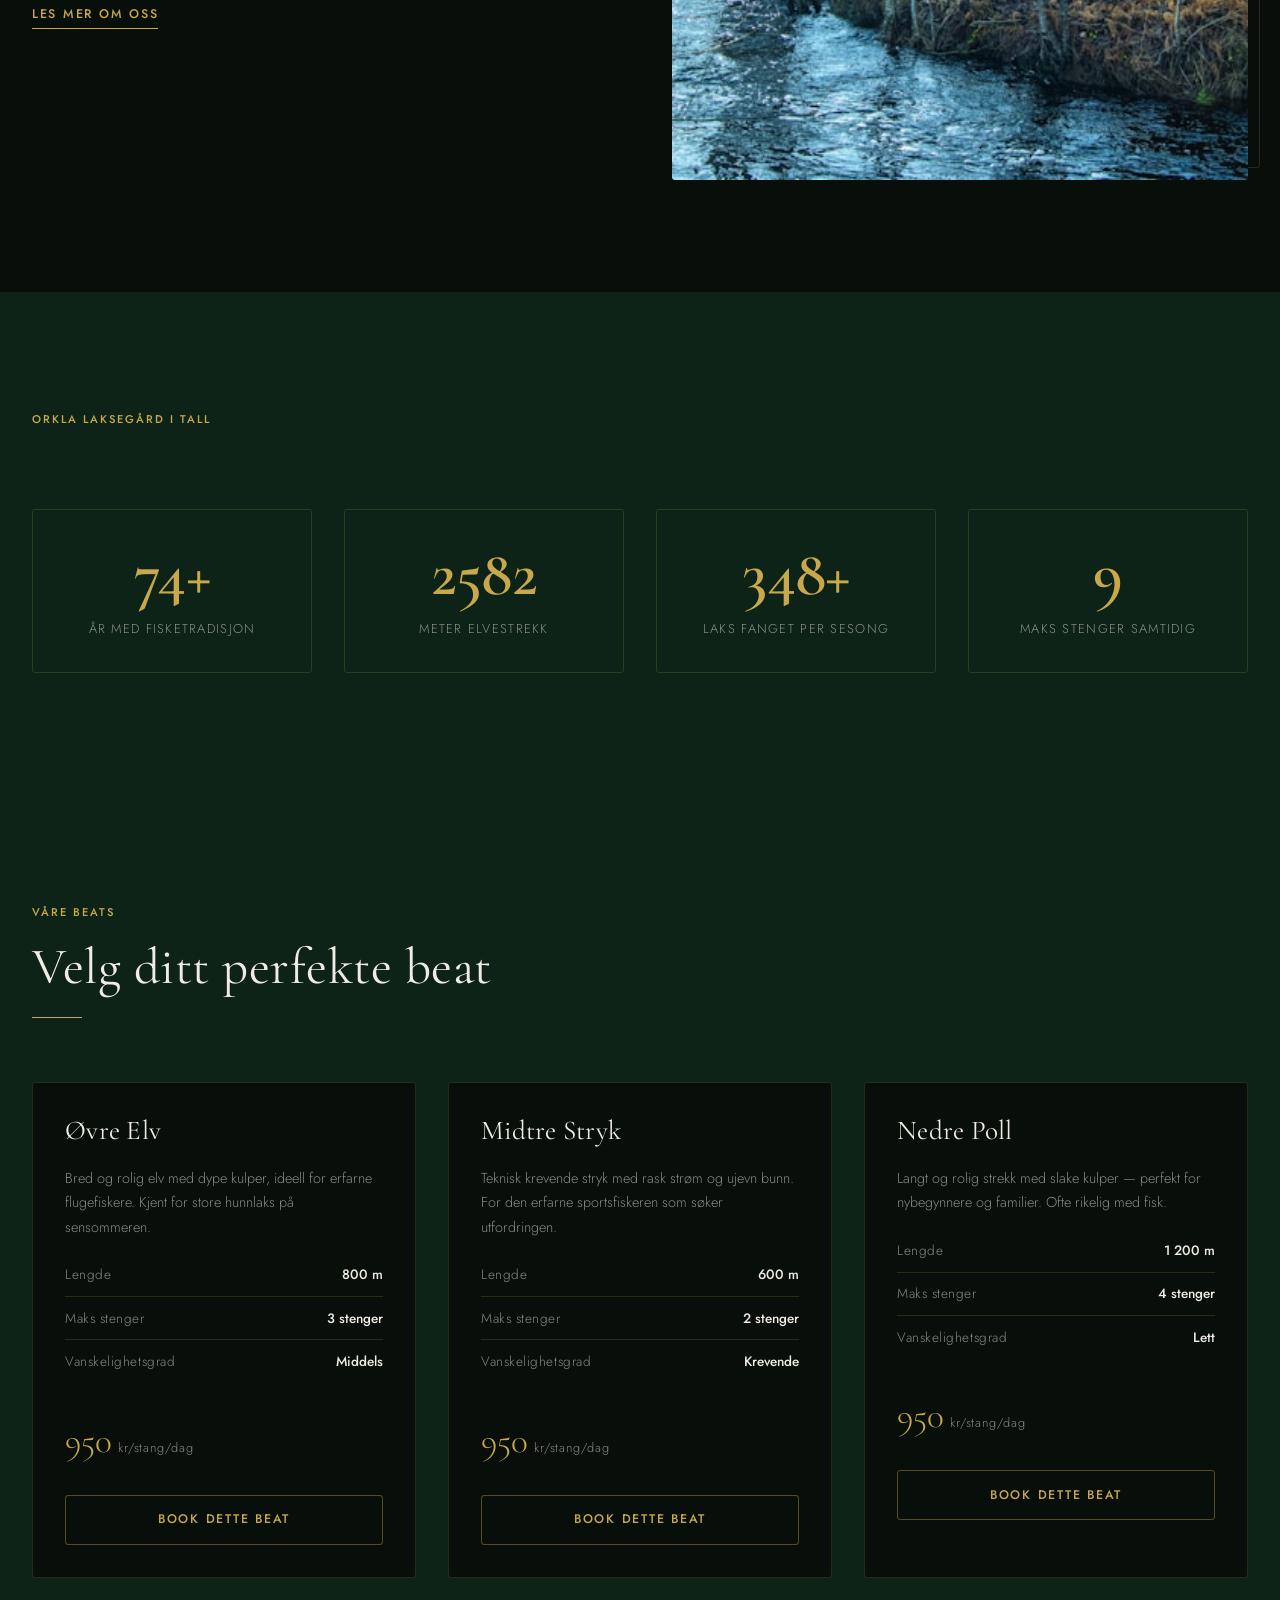
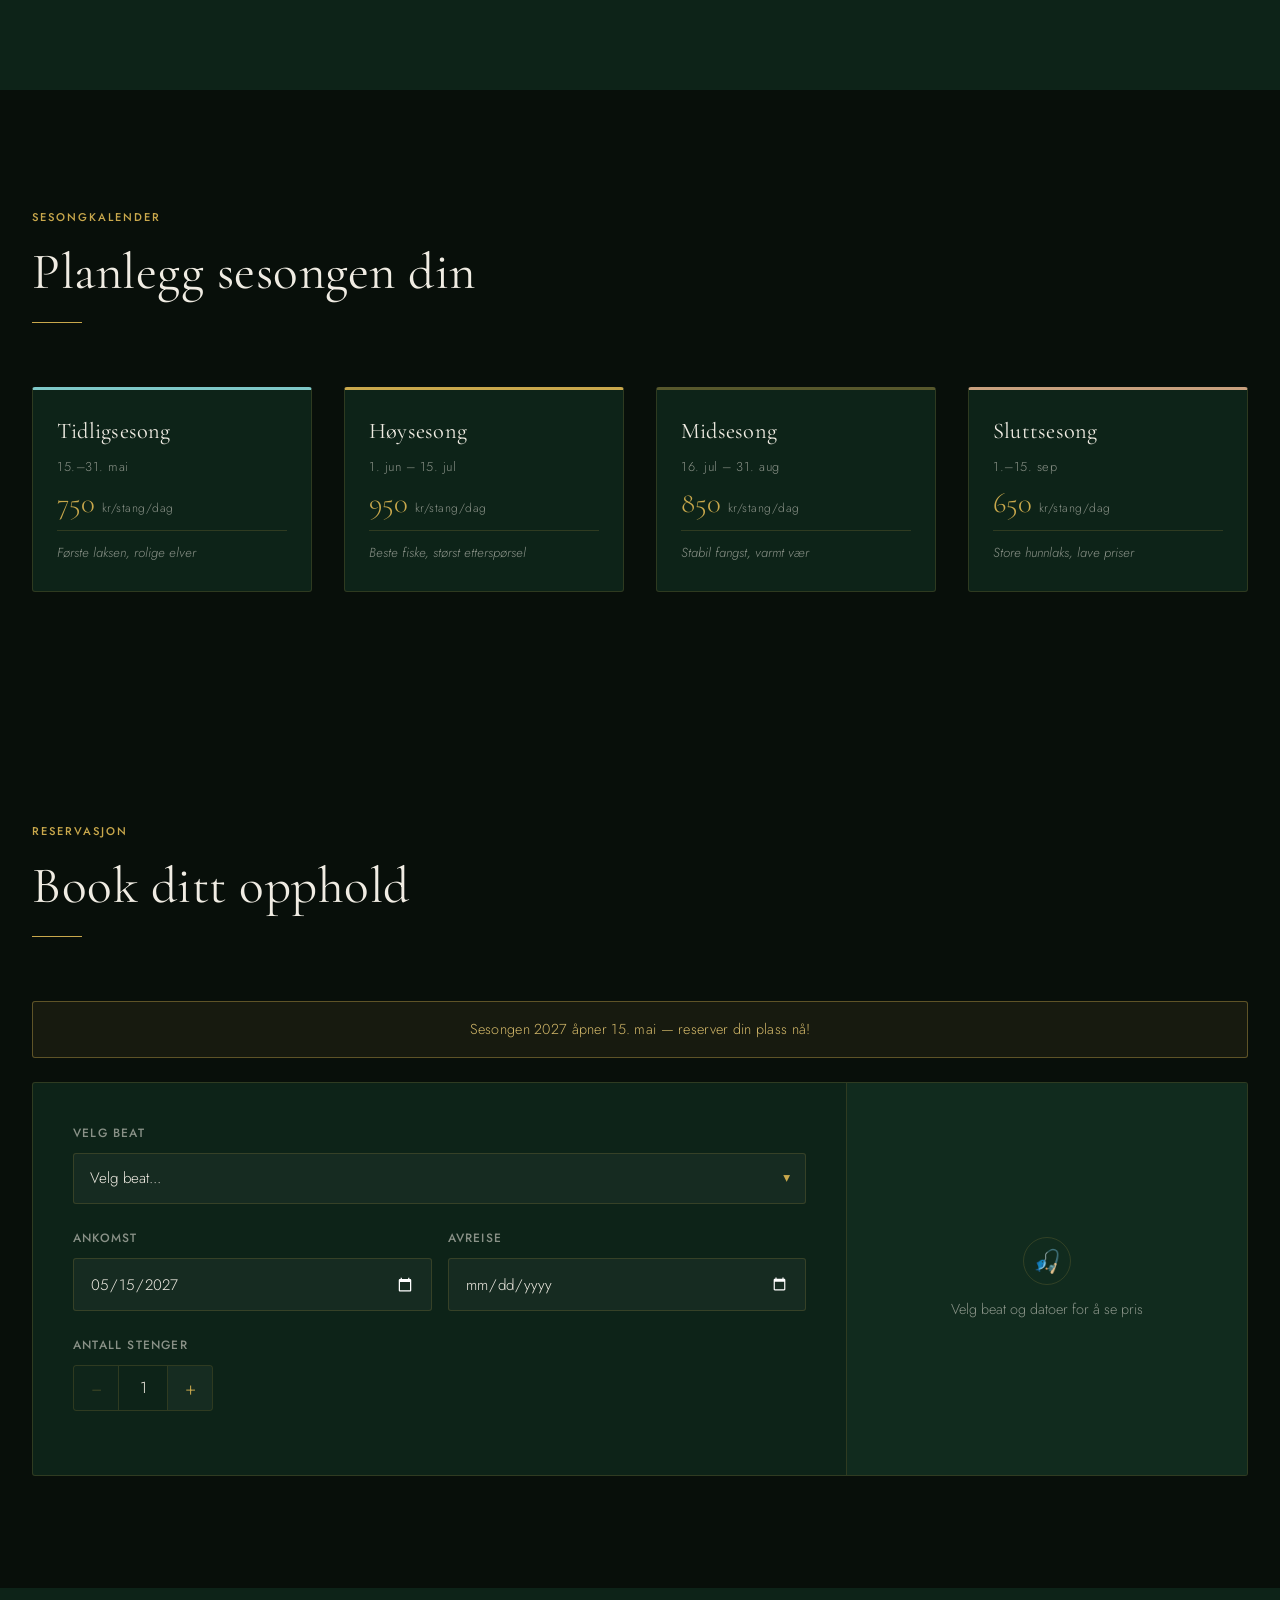
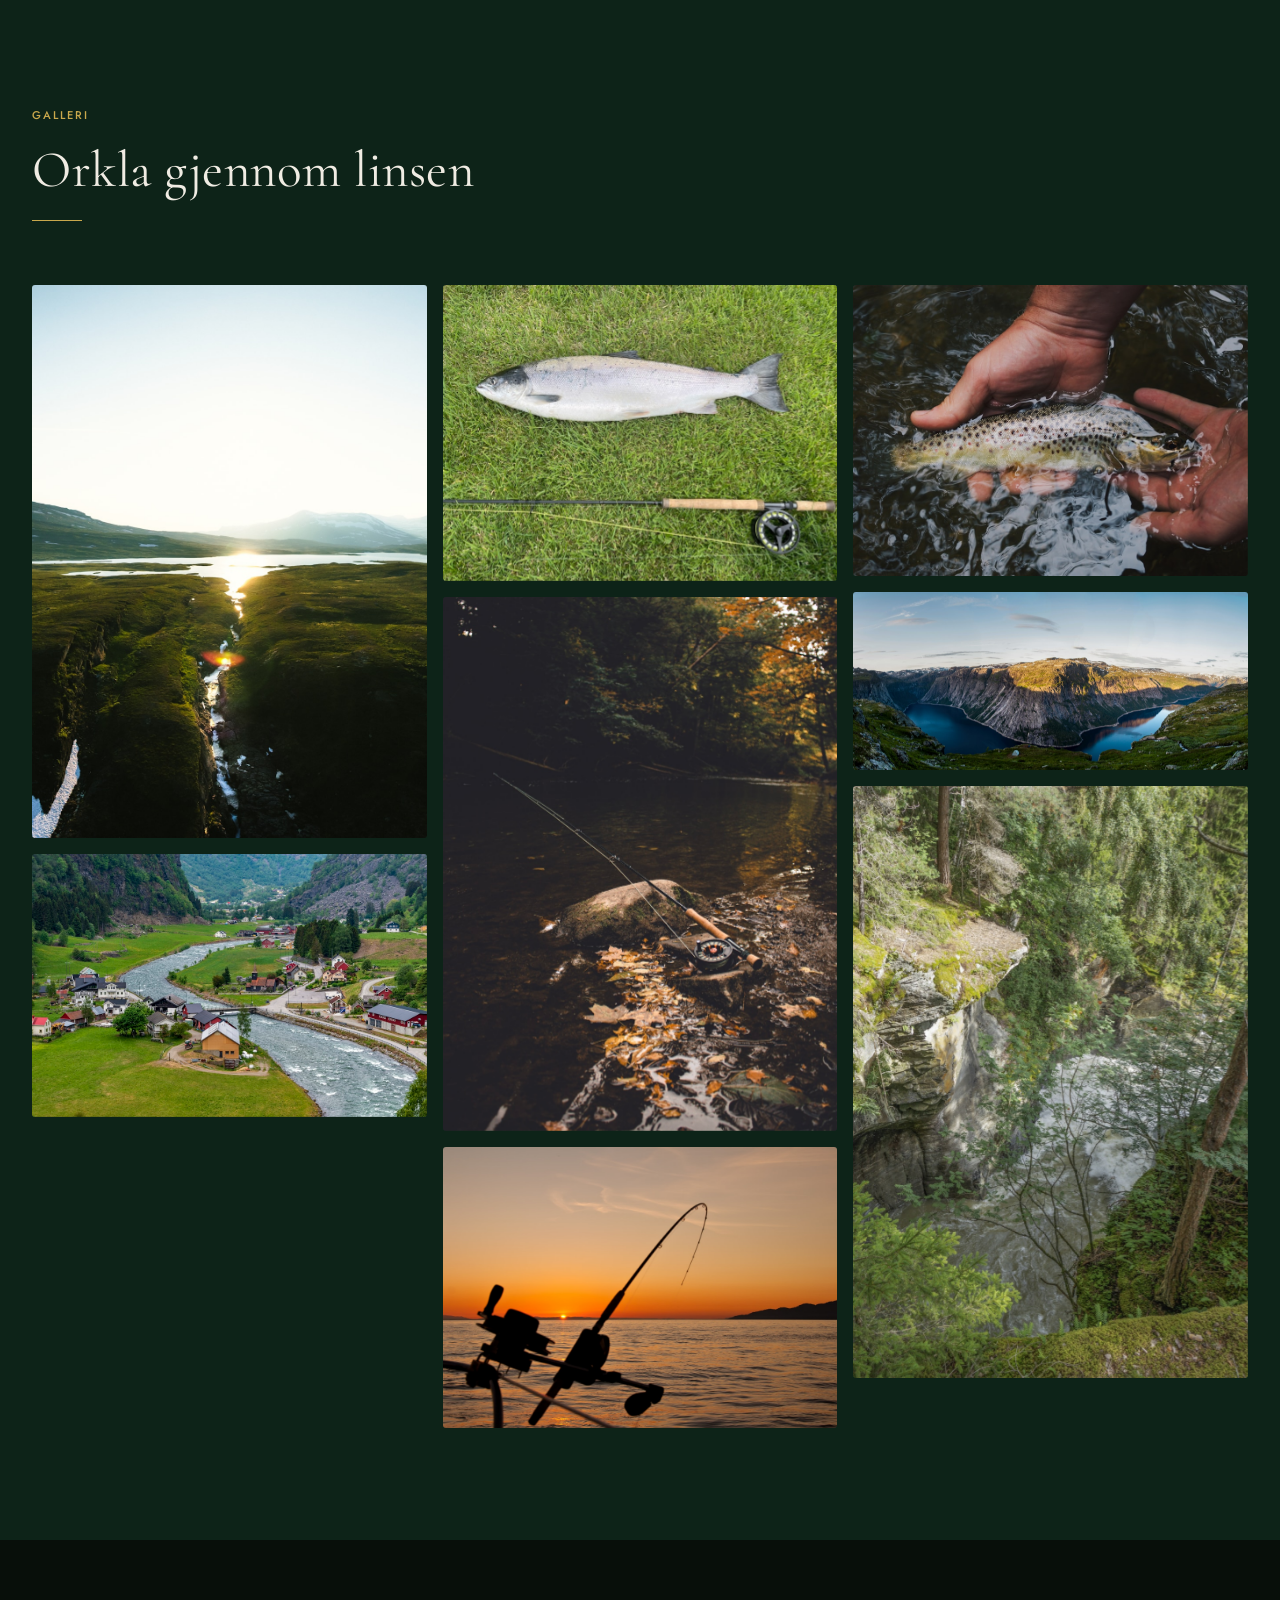
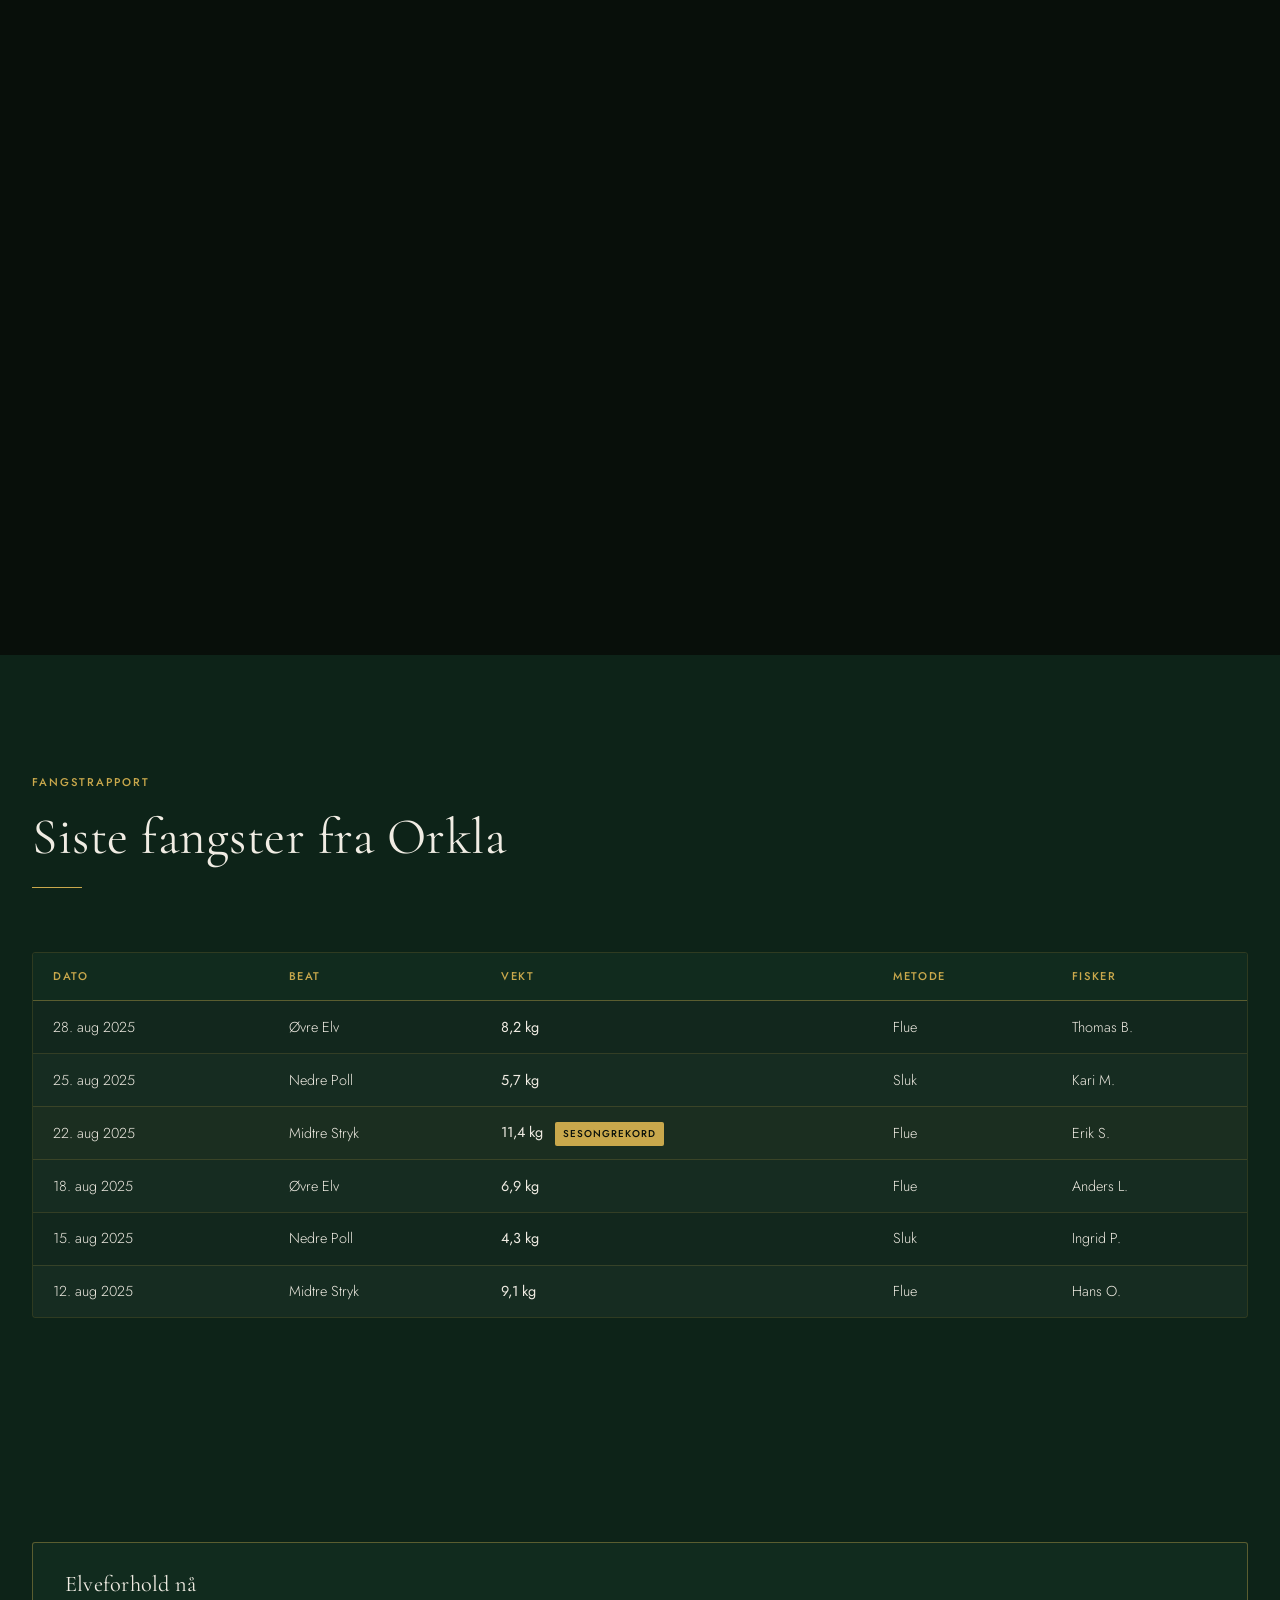
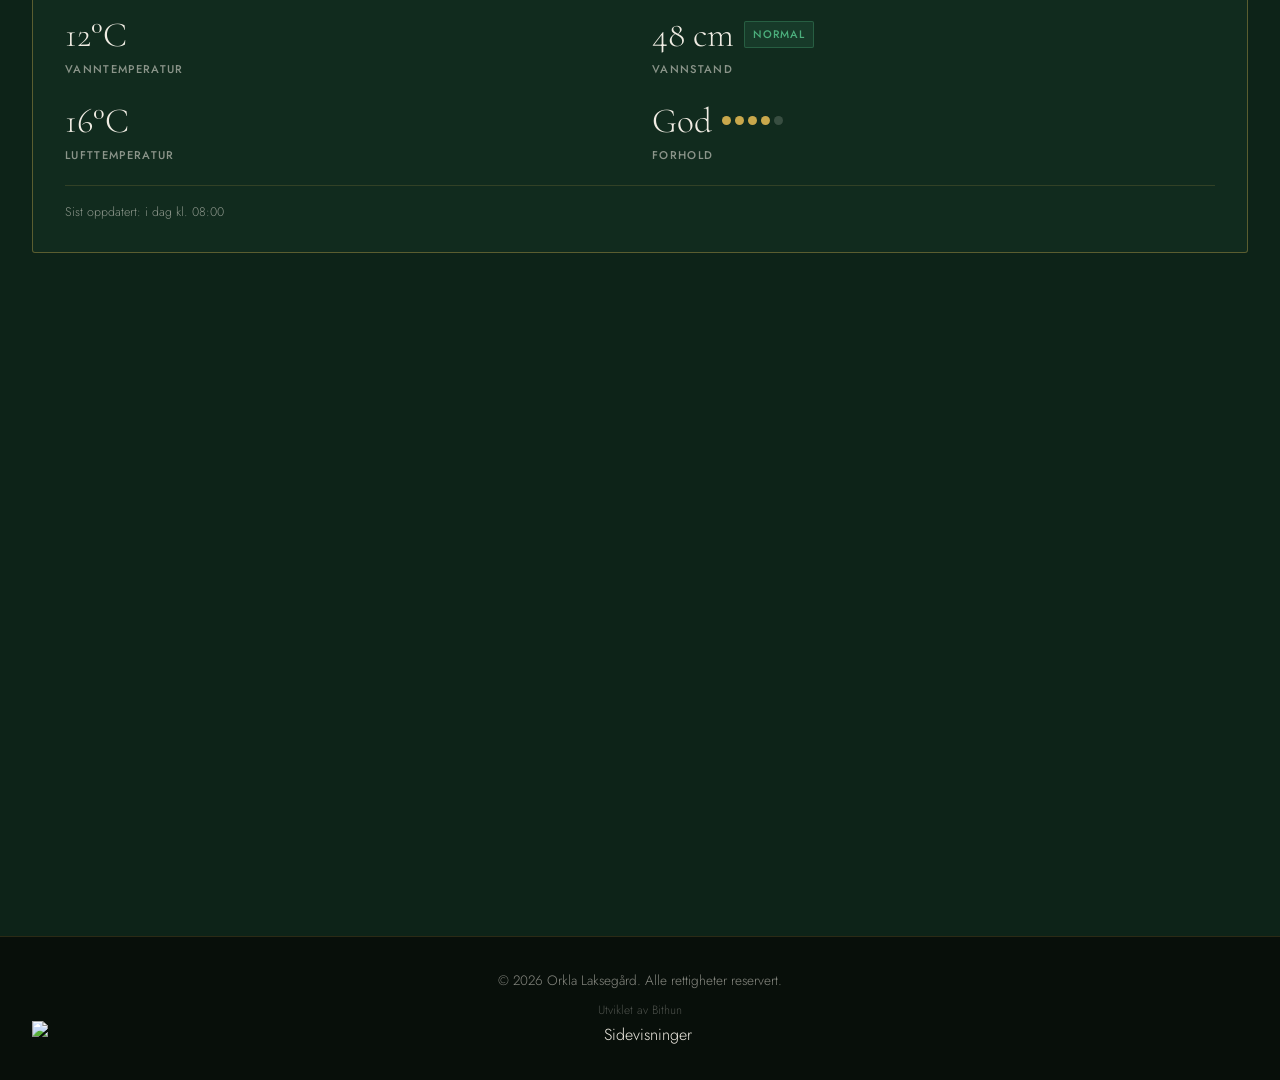
==== commit 3ebe190e: "Add site counter" ====
--- a/demo-premium-lodge/index.html
+++ b/demo-premium-lodge/index.html
@@ -731,6 +731,9 @@
     <p class="footer-dev">
       <span data-i18n="footer.dev">Utviklet av</span> <a href="#" rel="noopener">Bithun</a>
     </p>
+    <p class="footer-views">
+      <img src="https://hits.seeyoufarm.com/api/count/incr/badge.svg?url=https%3A%2F%2Fdemo-premium-lodge.ibithun.com&count_bg=%23C9A84C&title_bg=%23333333&icon=eye&icon_color=%23FFFFFF&title=Sidevisninger&edge_flat=true" alt="Sidevisninger" />
+    </p>
   </footer>
 
 
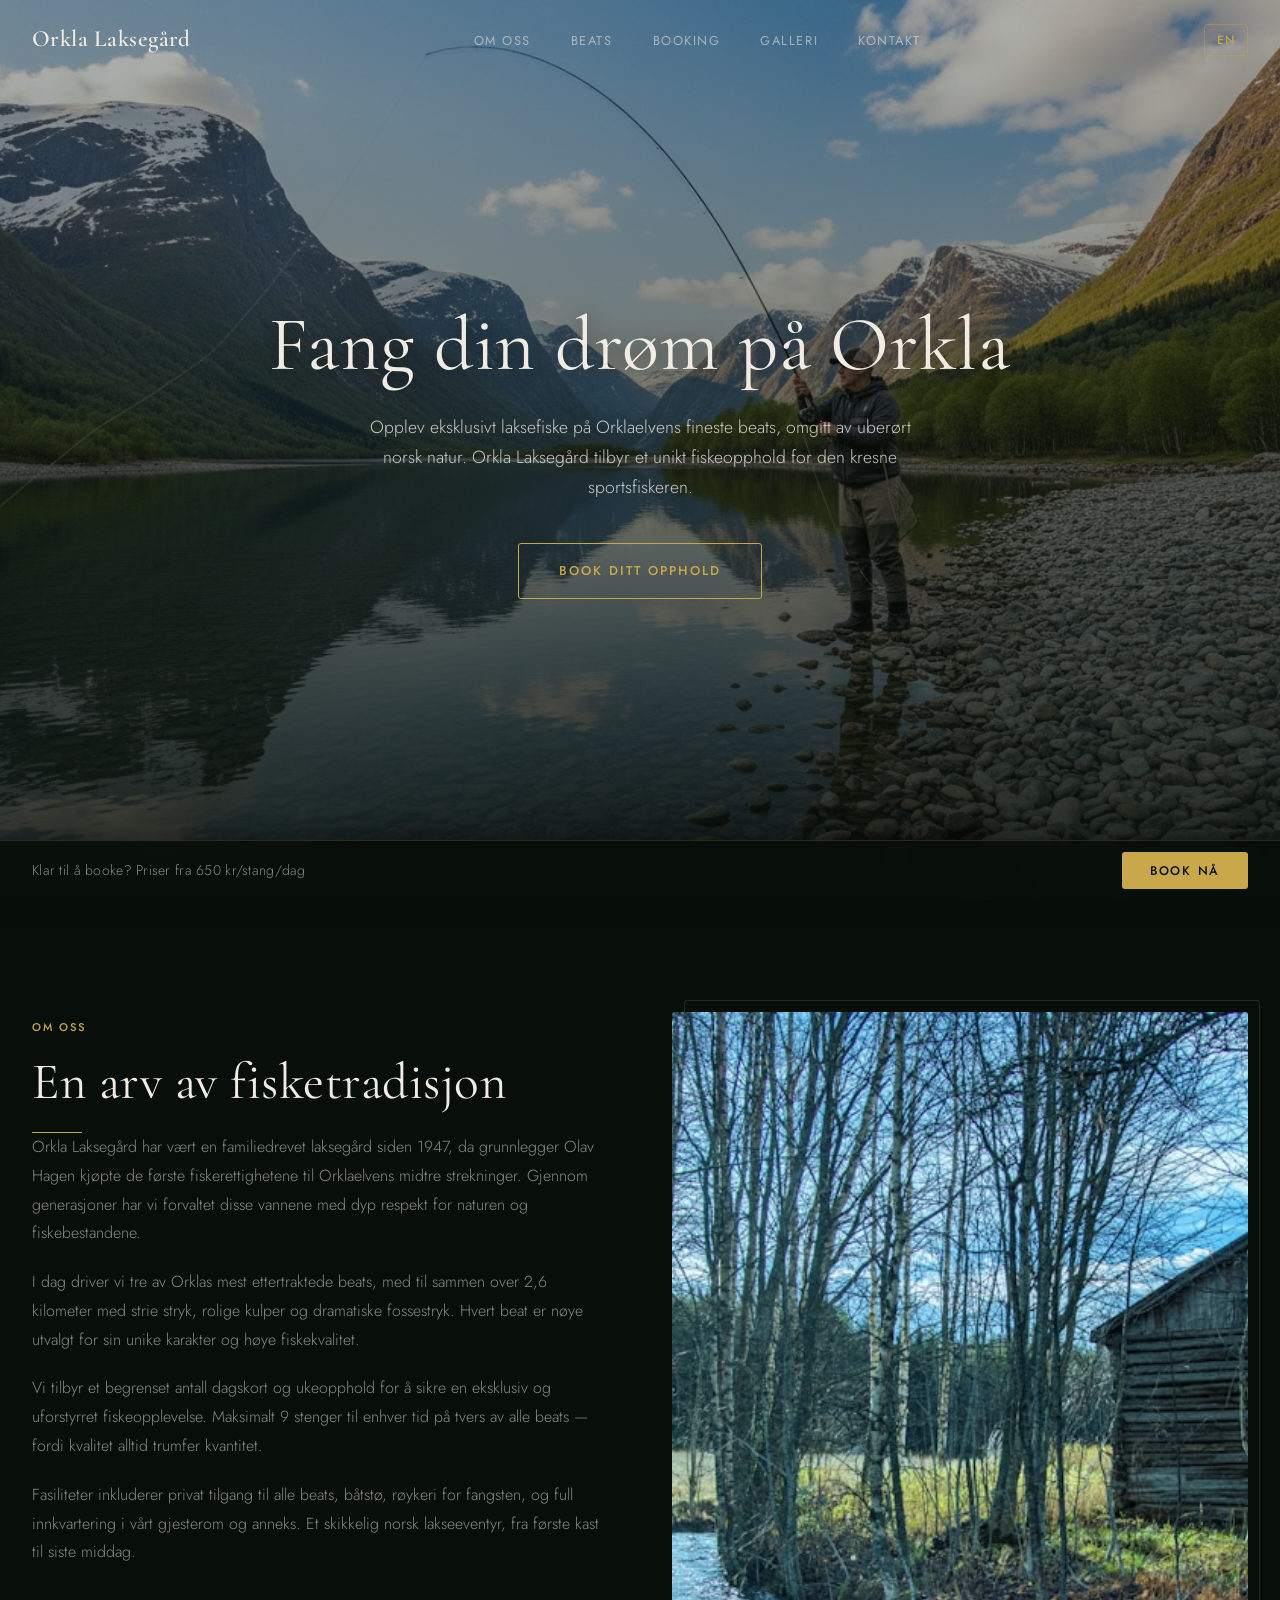
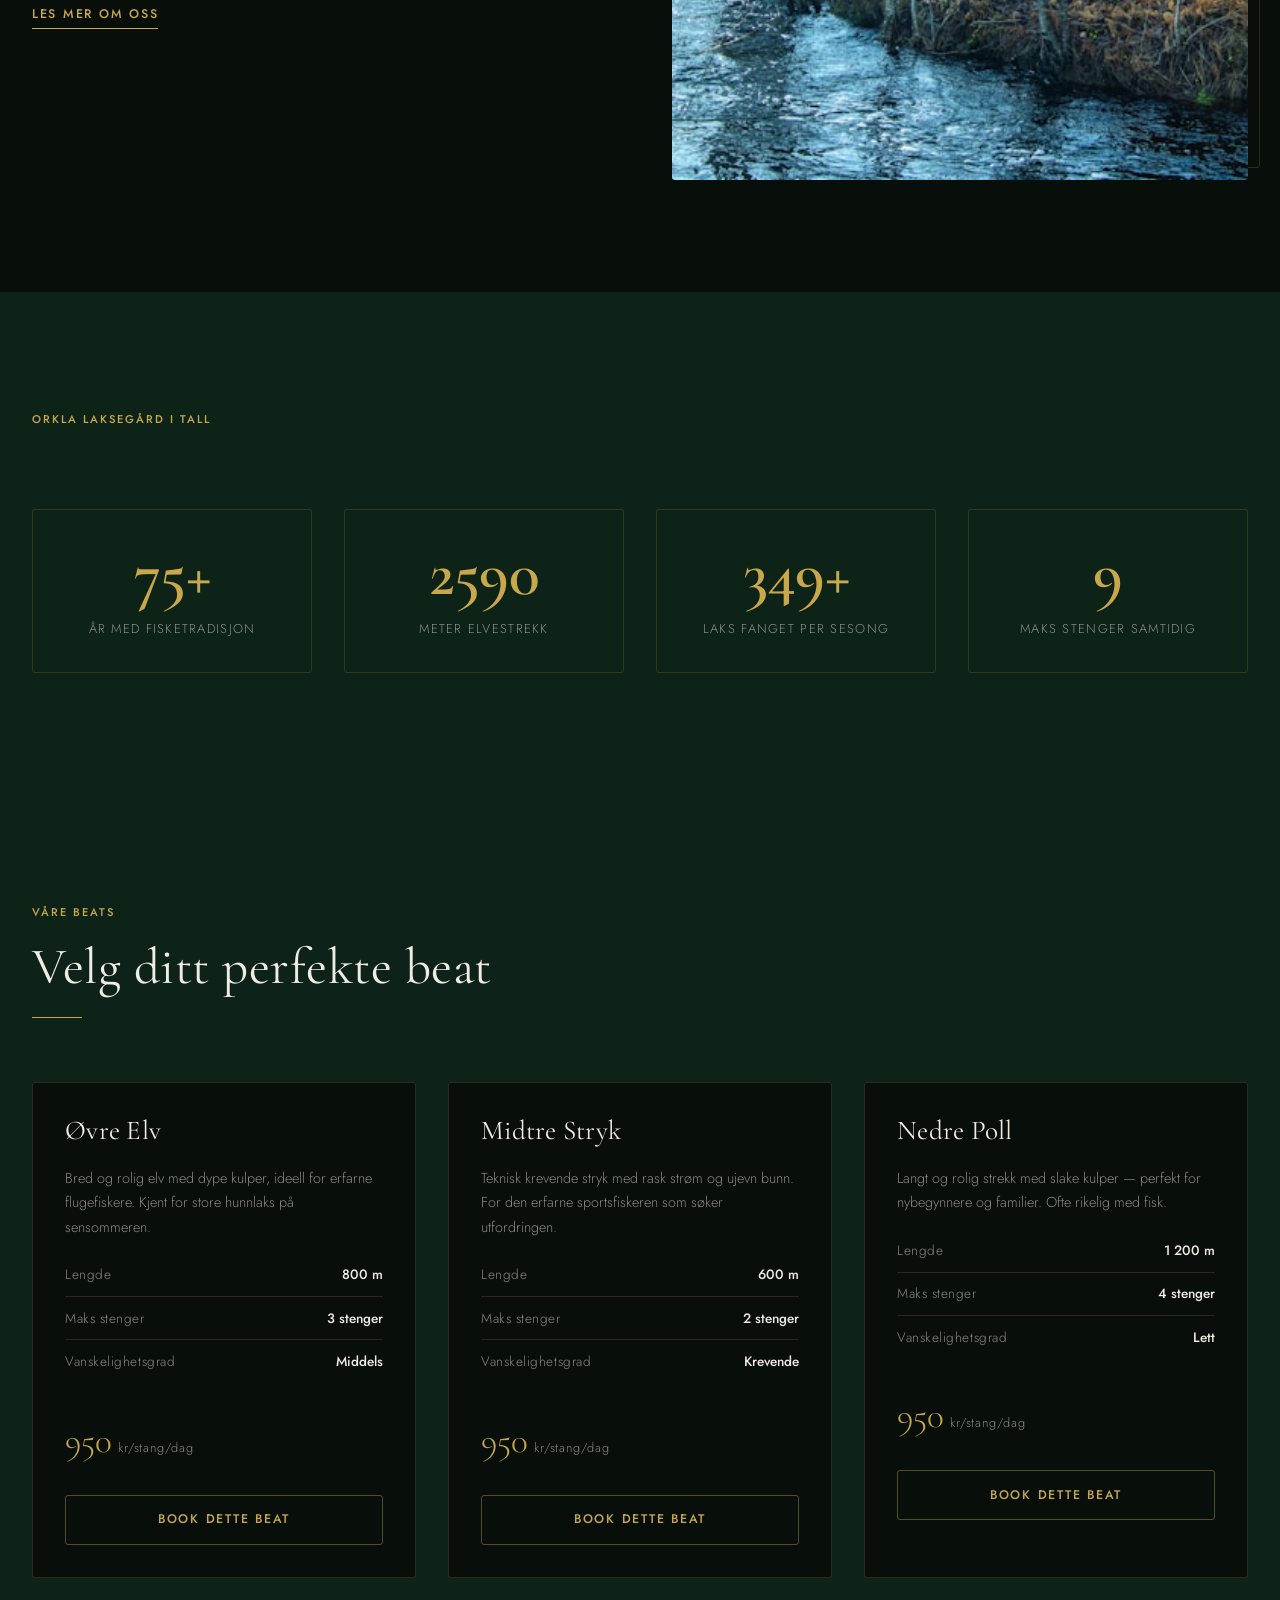
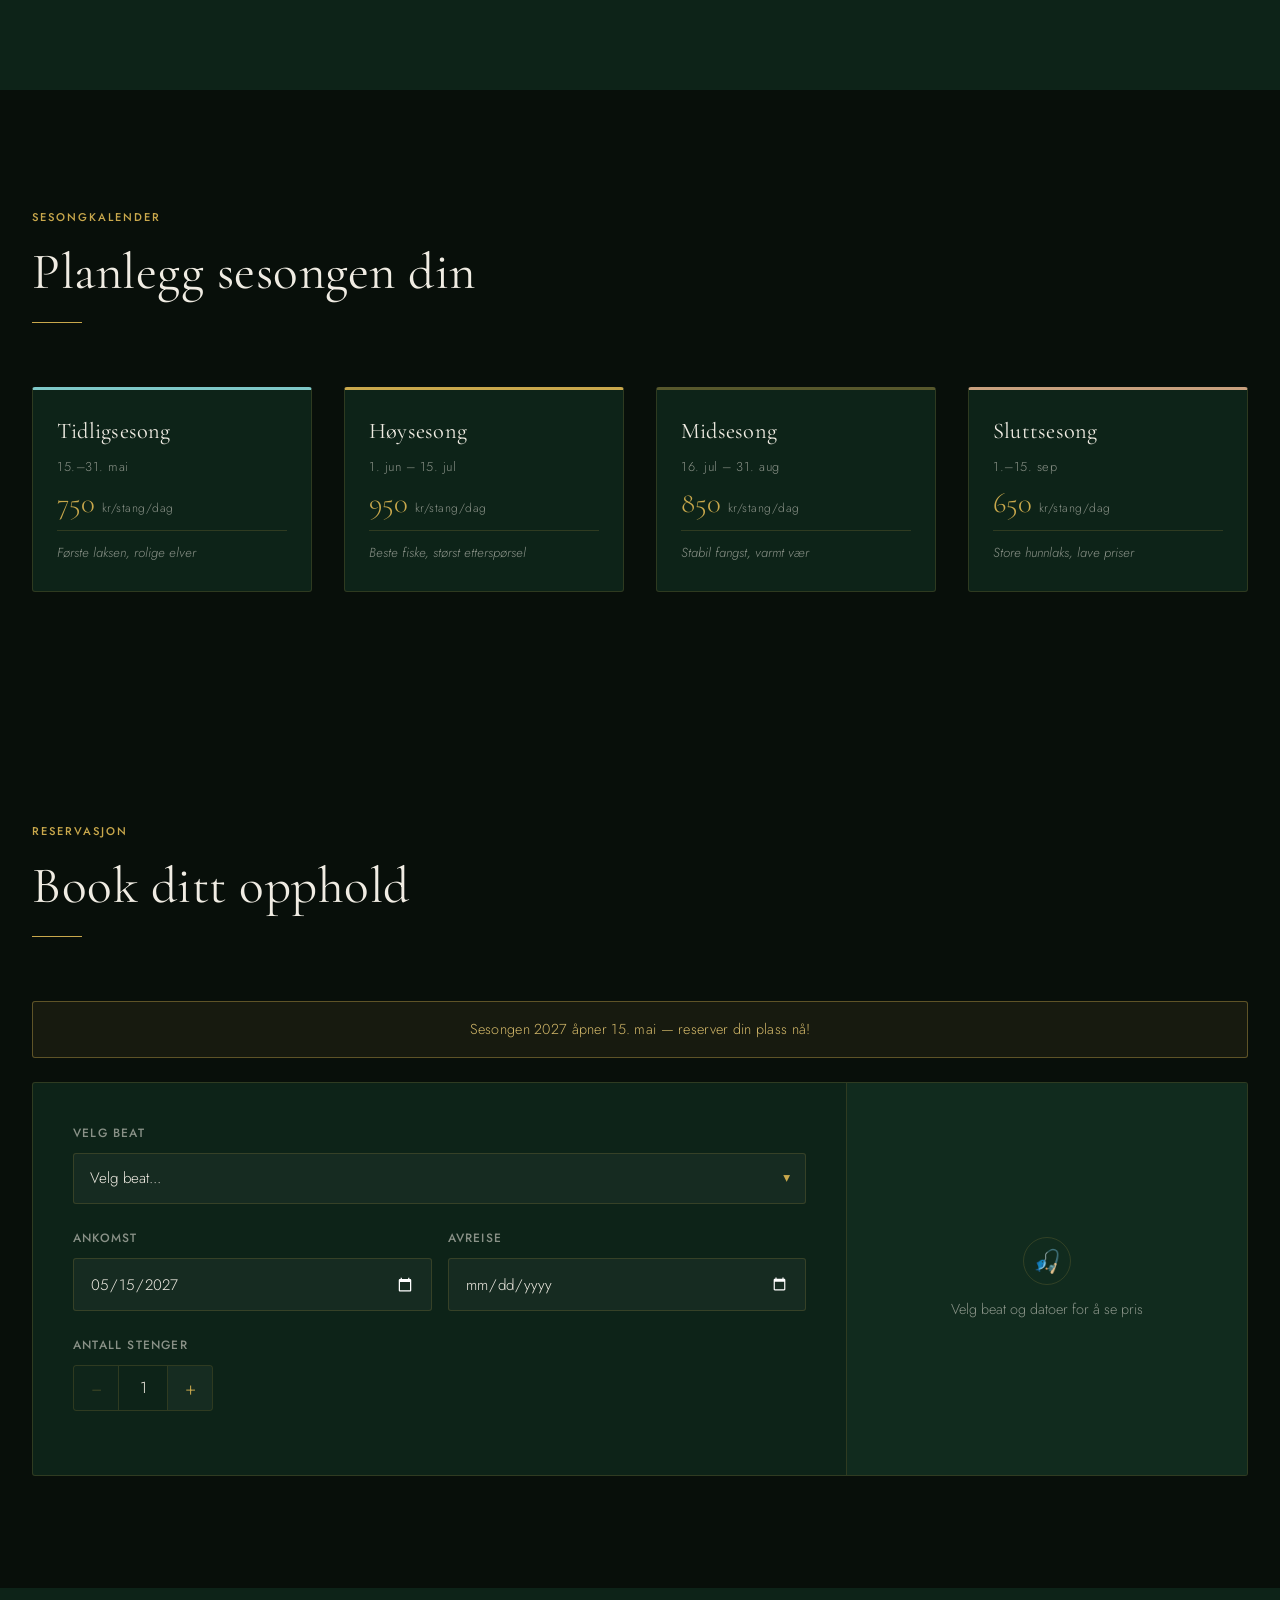
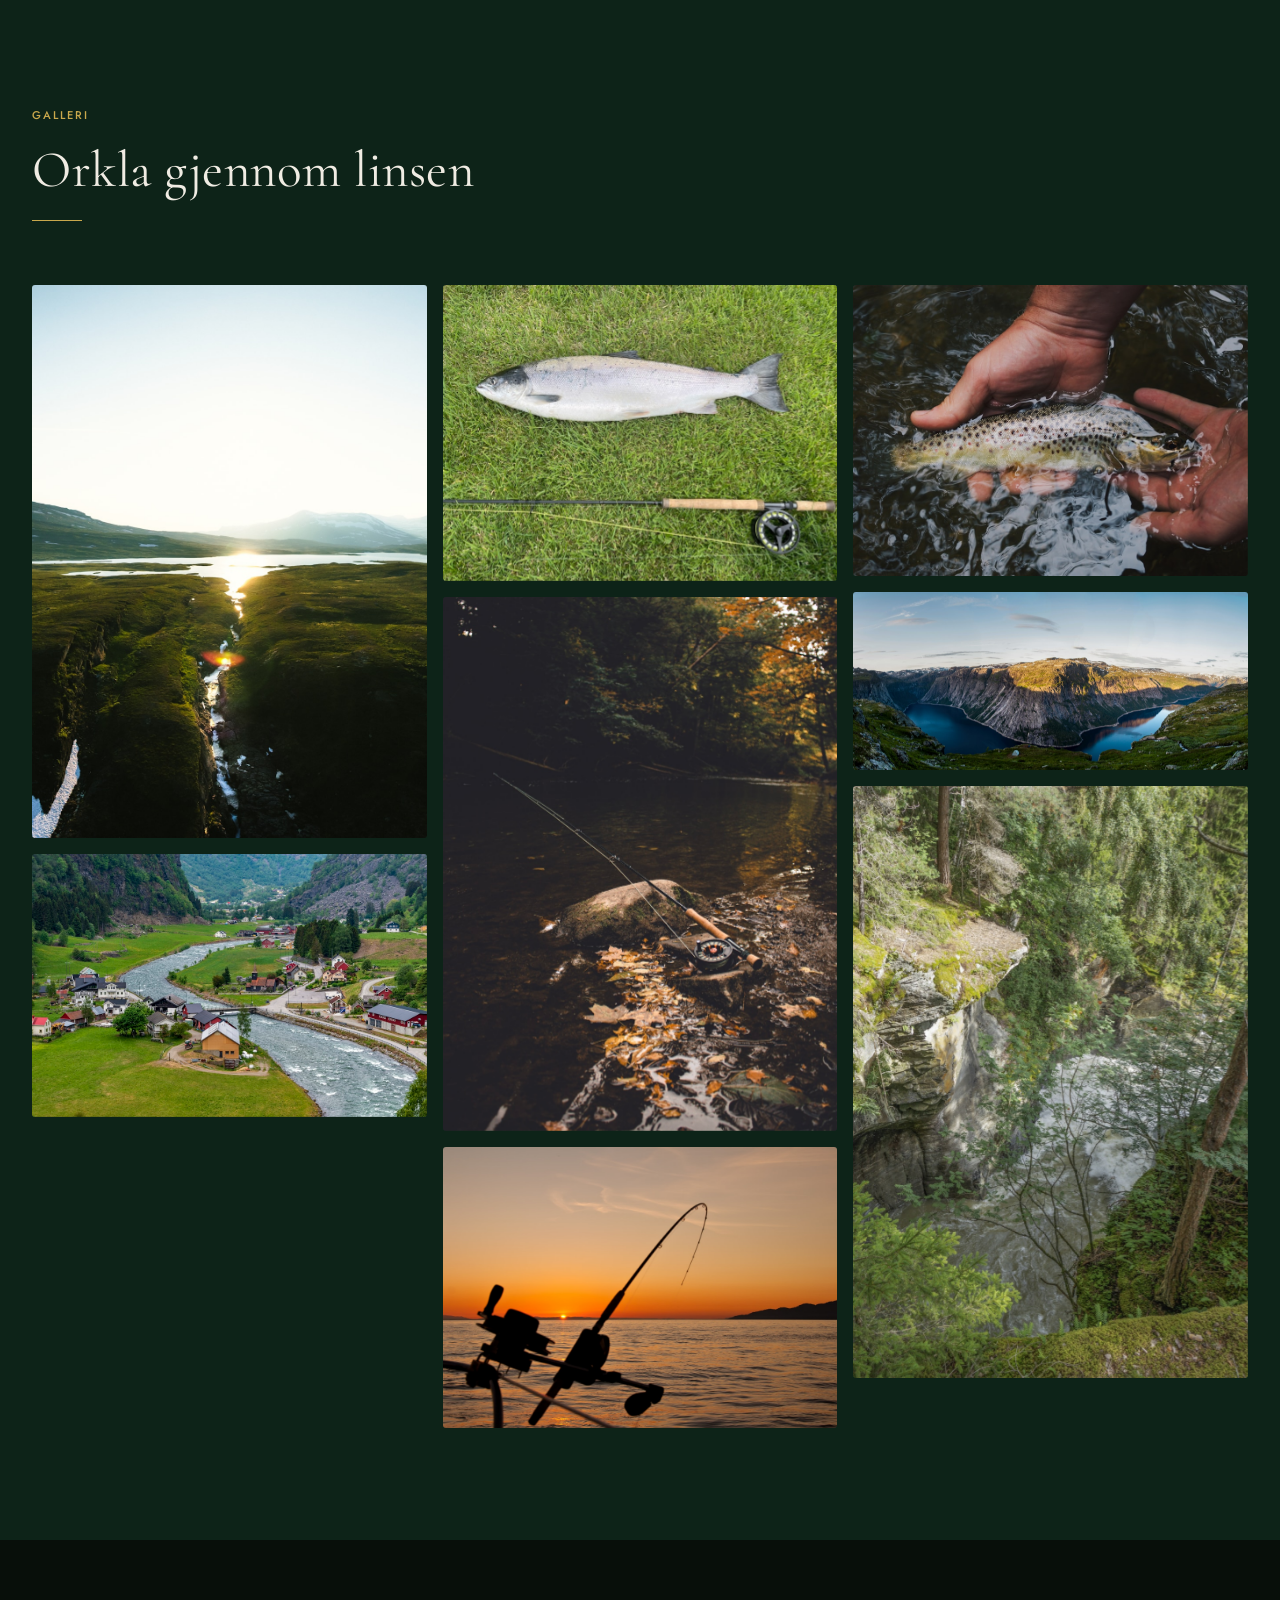
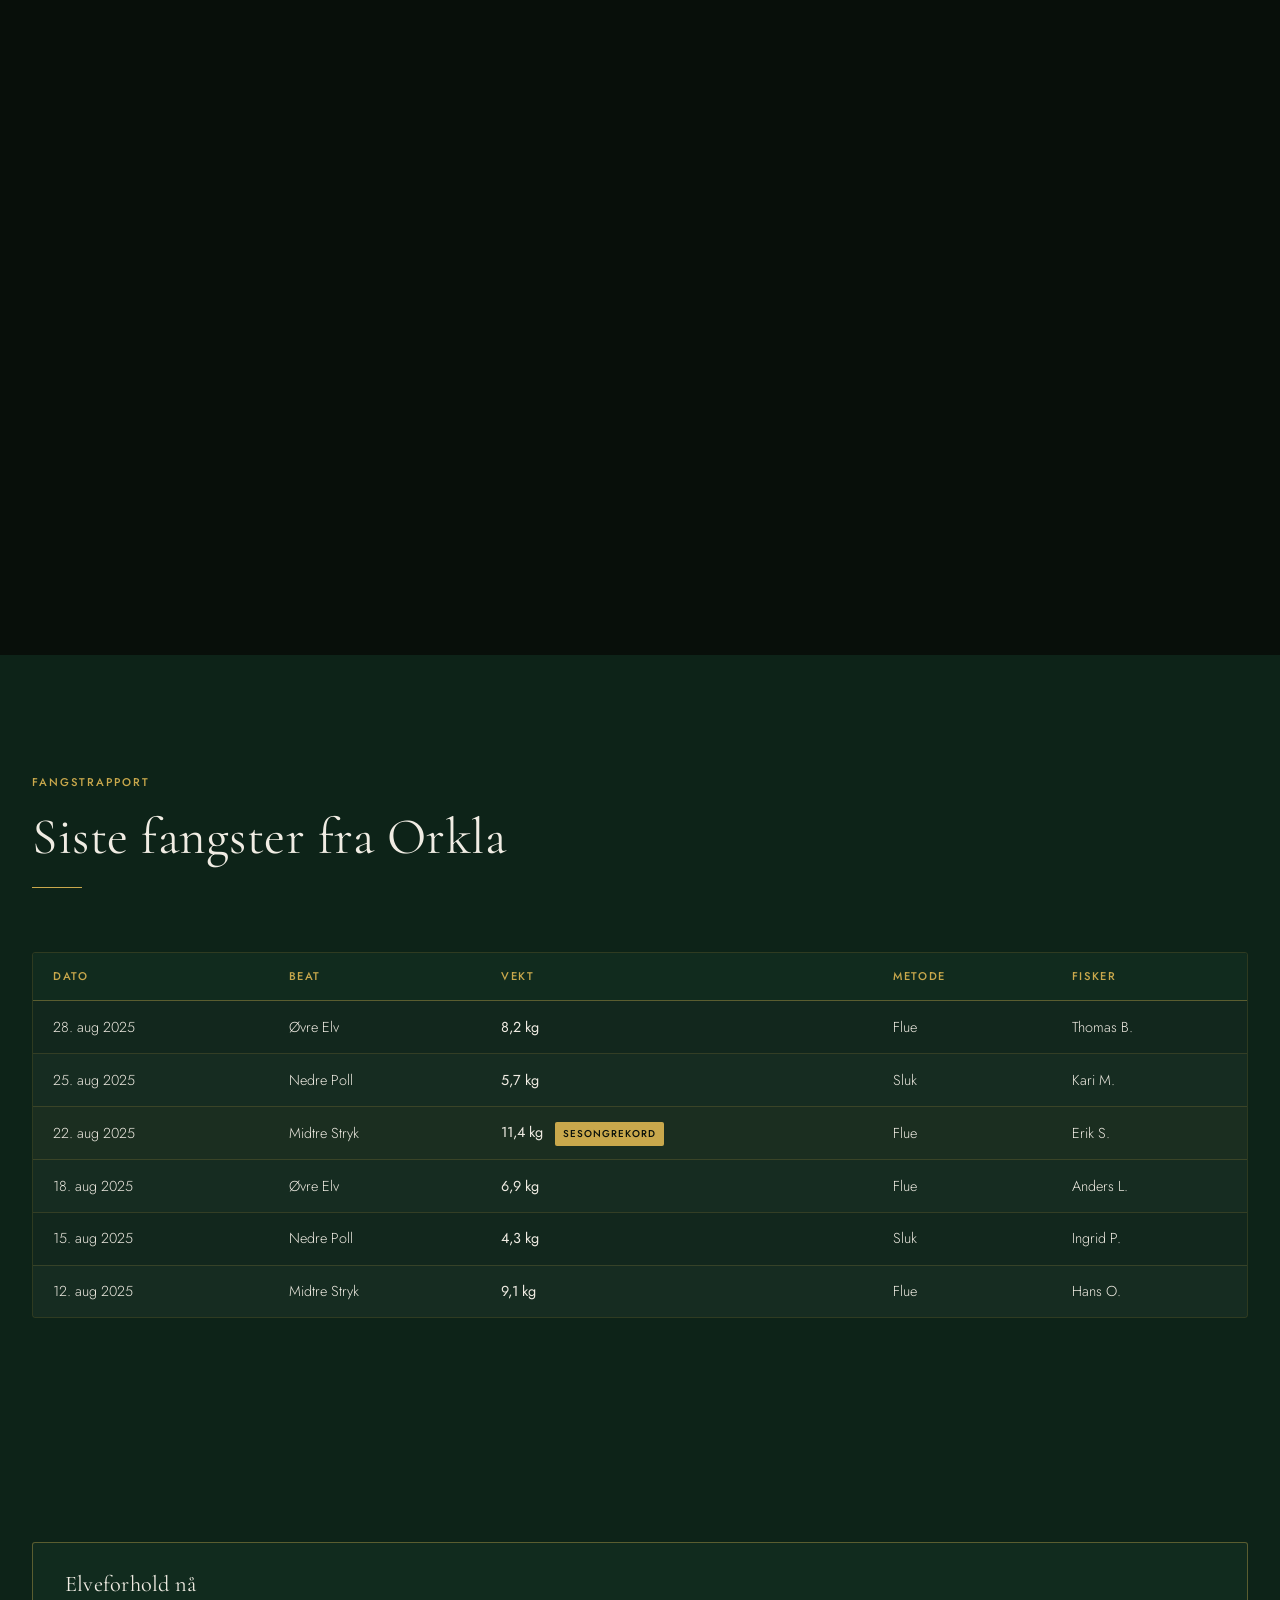
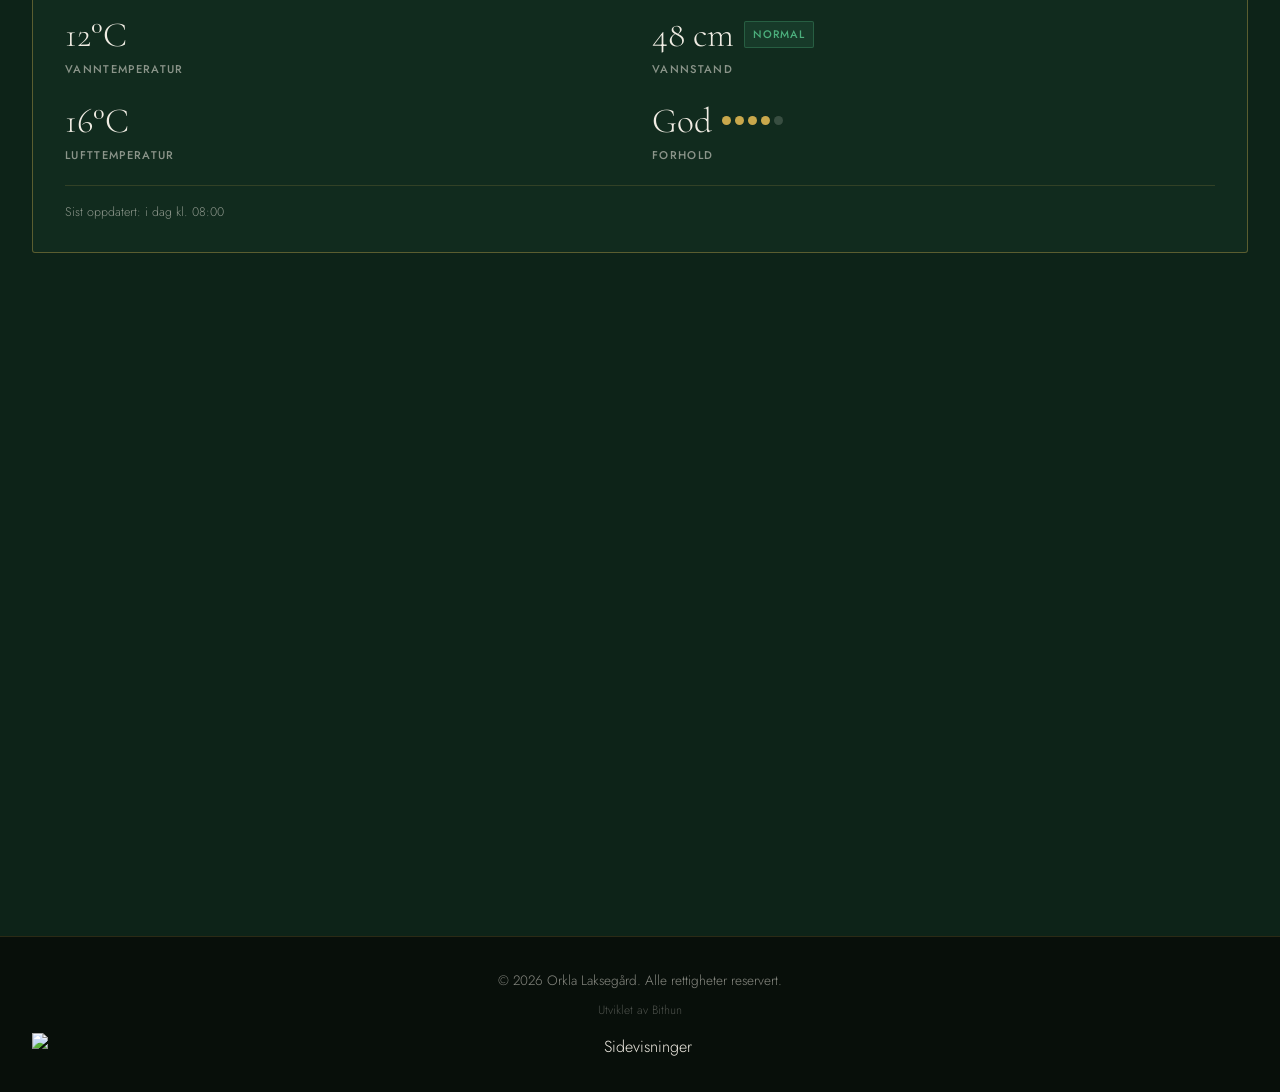
==== commit 2e8893ec: "Add site counter" ====
--- a/demo-premium-lodge/index.html
+++ b/demo-premium-lodge/index.html
@@ -732,7 +732,7 @@
       <span data-i18n="footer.dev">Utviklet av</span> <a href="#" rel="noopener">Bithun</a>
     </p>
     <p class="footer-views">
-      <img src="https://hits.seeyoufarm.com/api/count/incr/badge.svg?url=https%3A%2F%2Fdemo-premium-lodge.ibithun.com&count_bg=%23C9A84C&title_bg=%23333333&icon=eye&icon_color=%23FFFFFF&title=Sidevisninger&edge_flat=true" alt="Sidevisninger" />
+      <img src="https://hits.seeyoufarm.com/api/count/incr/badge.svg?url=https%3A%2F%2Fdemo-premium-lodge.ibithun.com&count_bg=%23C9A84C&title_bg=%23333333&title=Sidevisninger&edge_flat=false" alt="Sidevisninger" />
     </p>
   </footer>
 
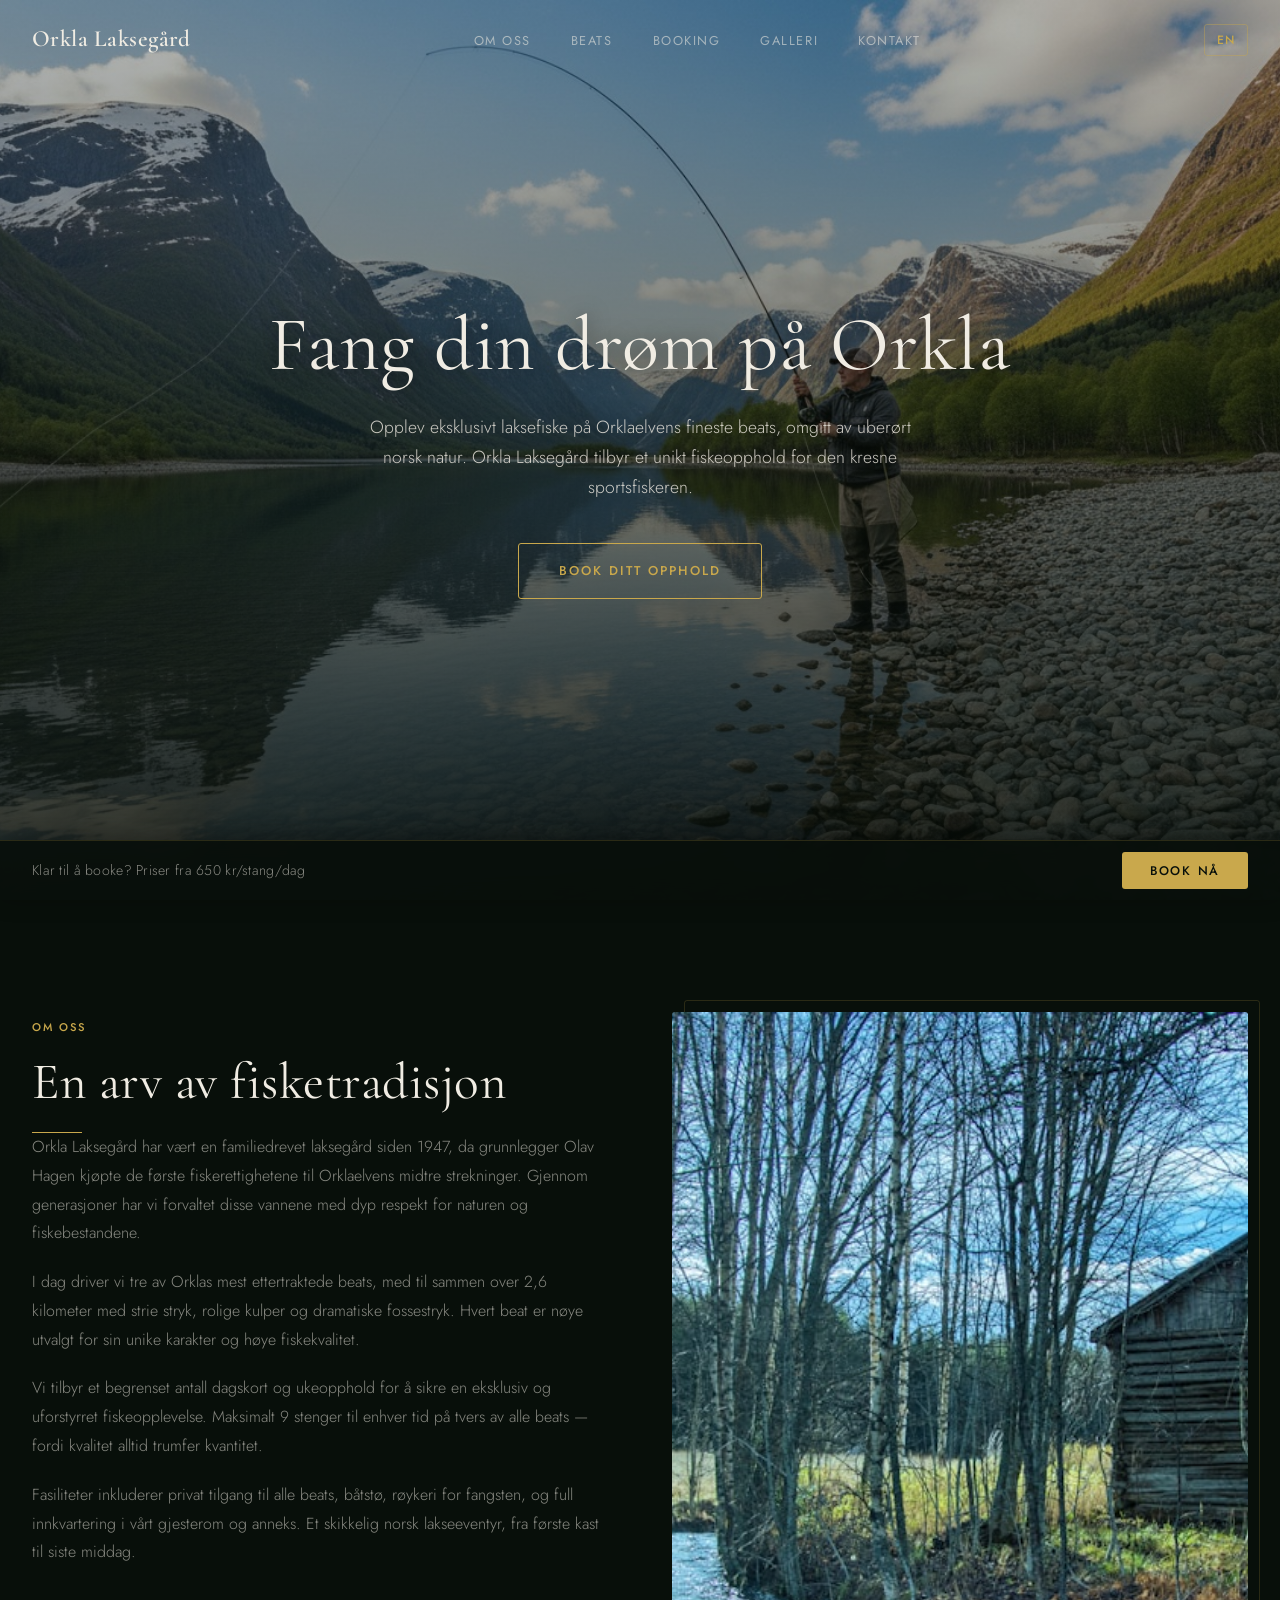
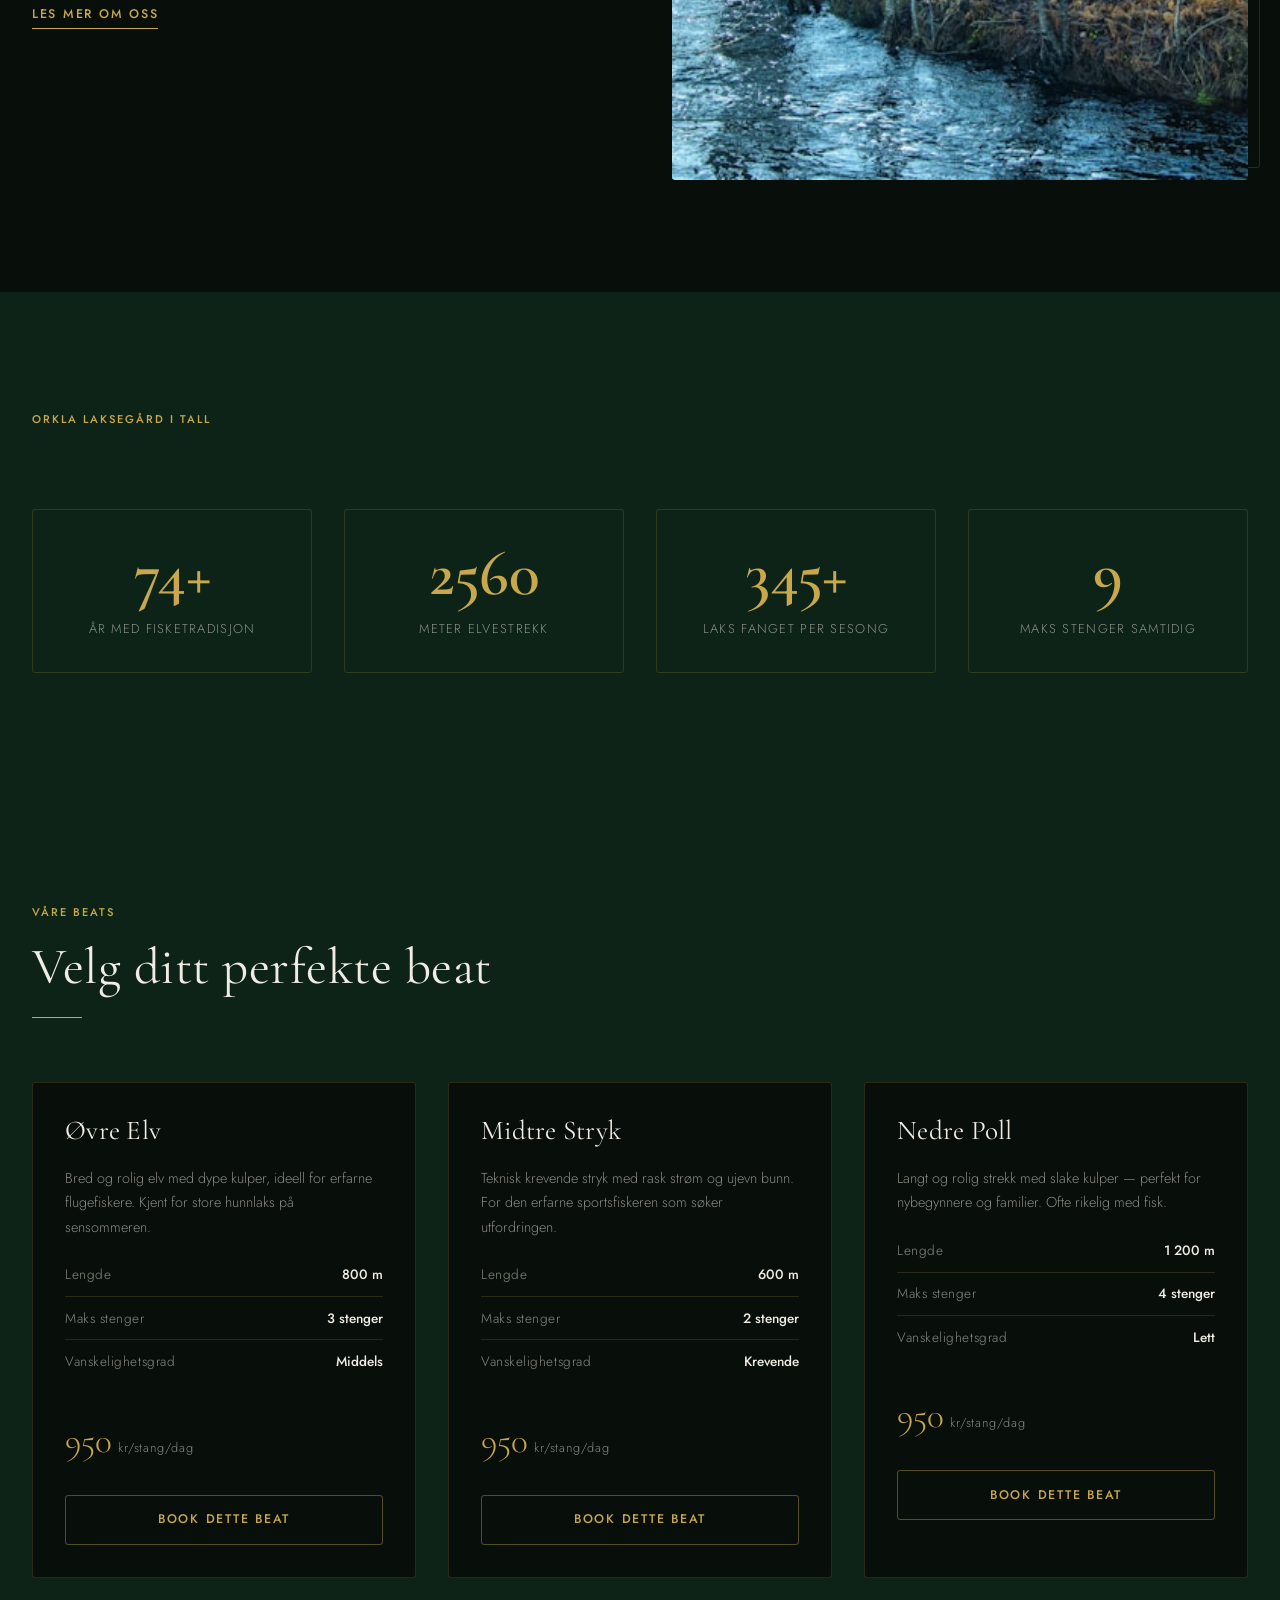
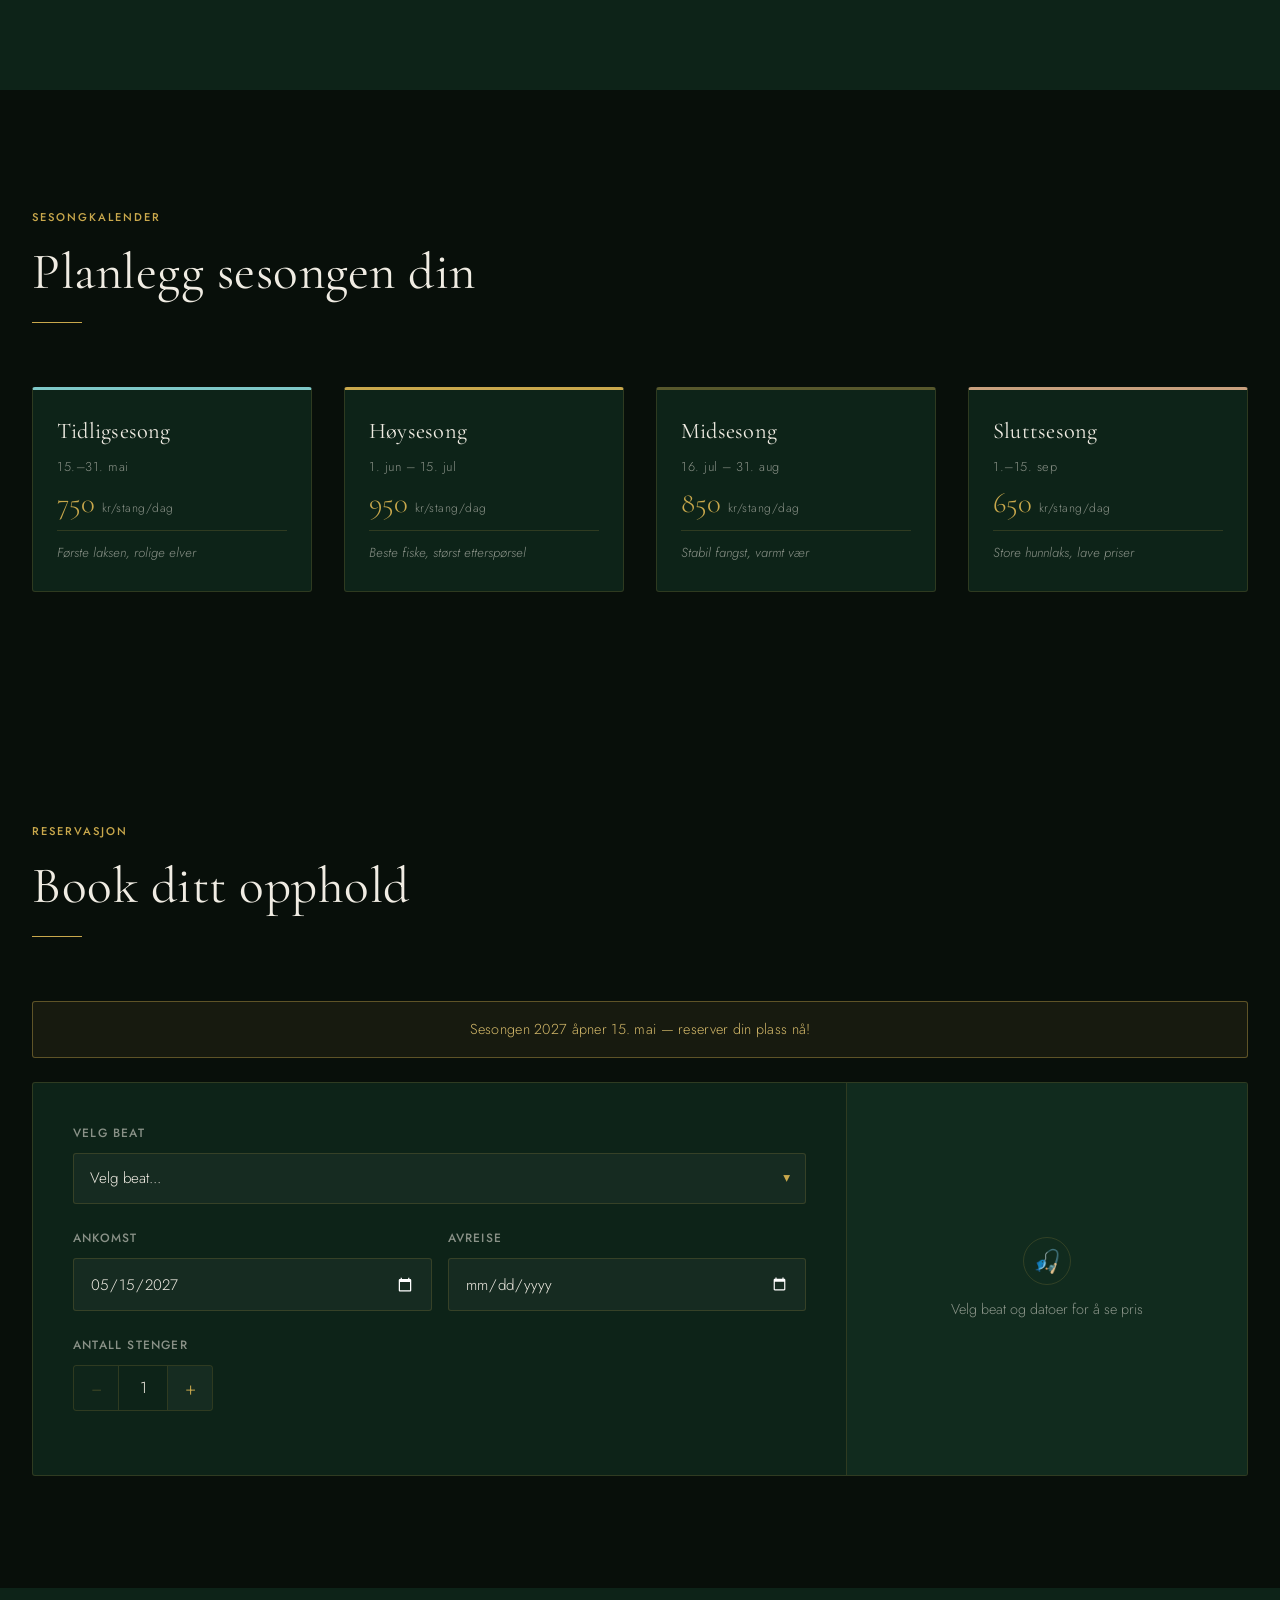
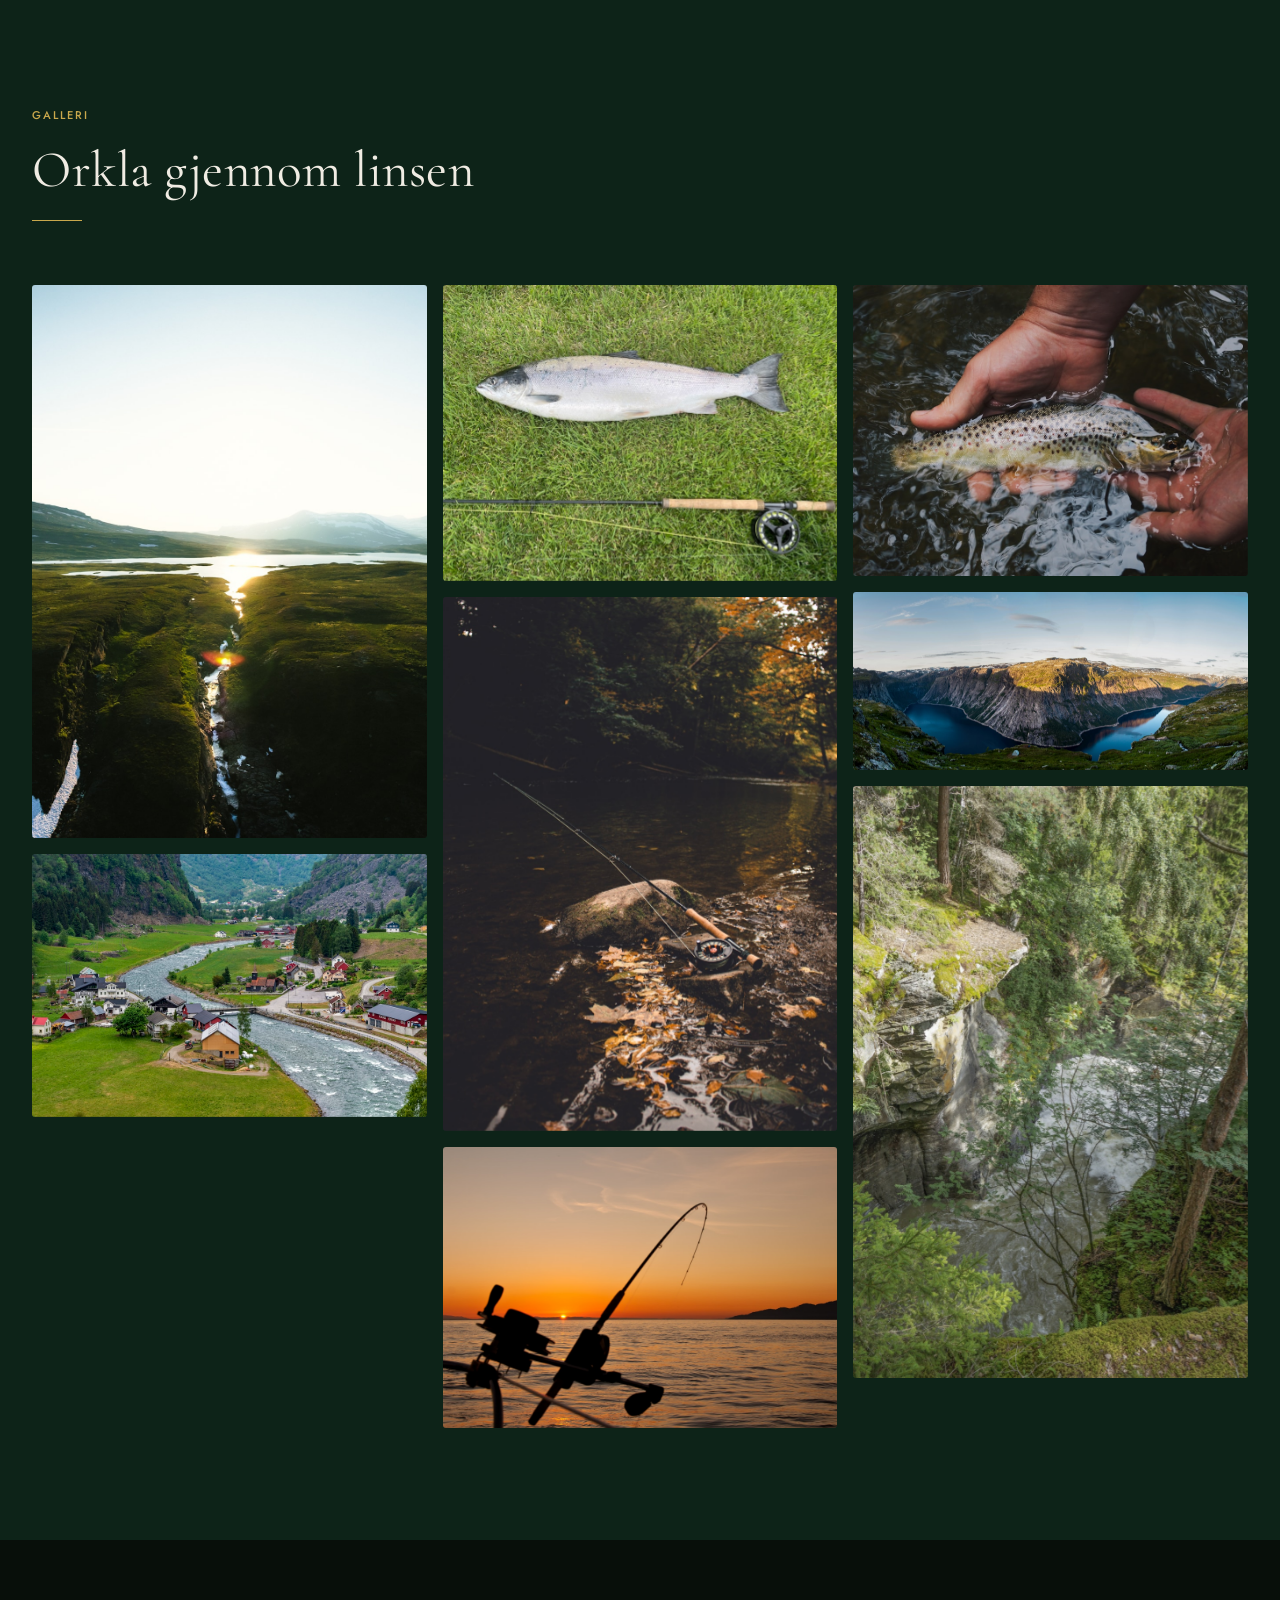
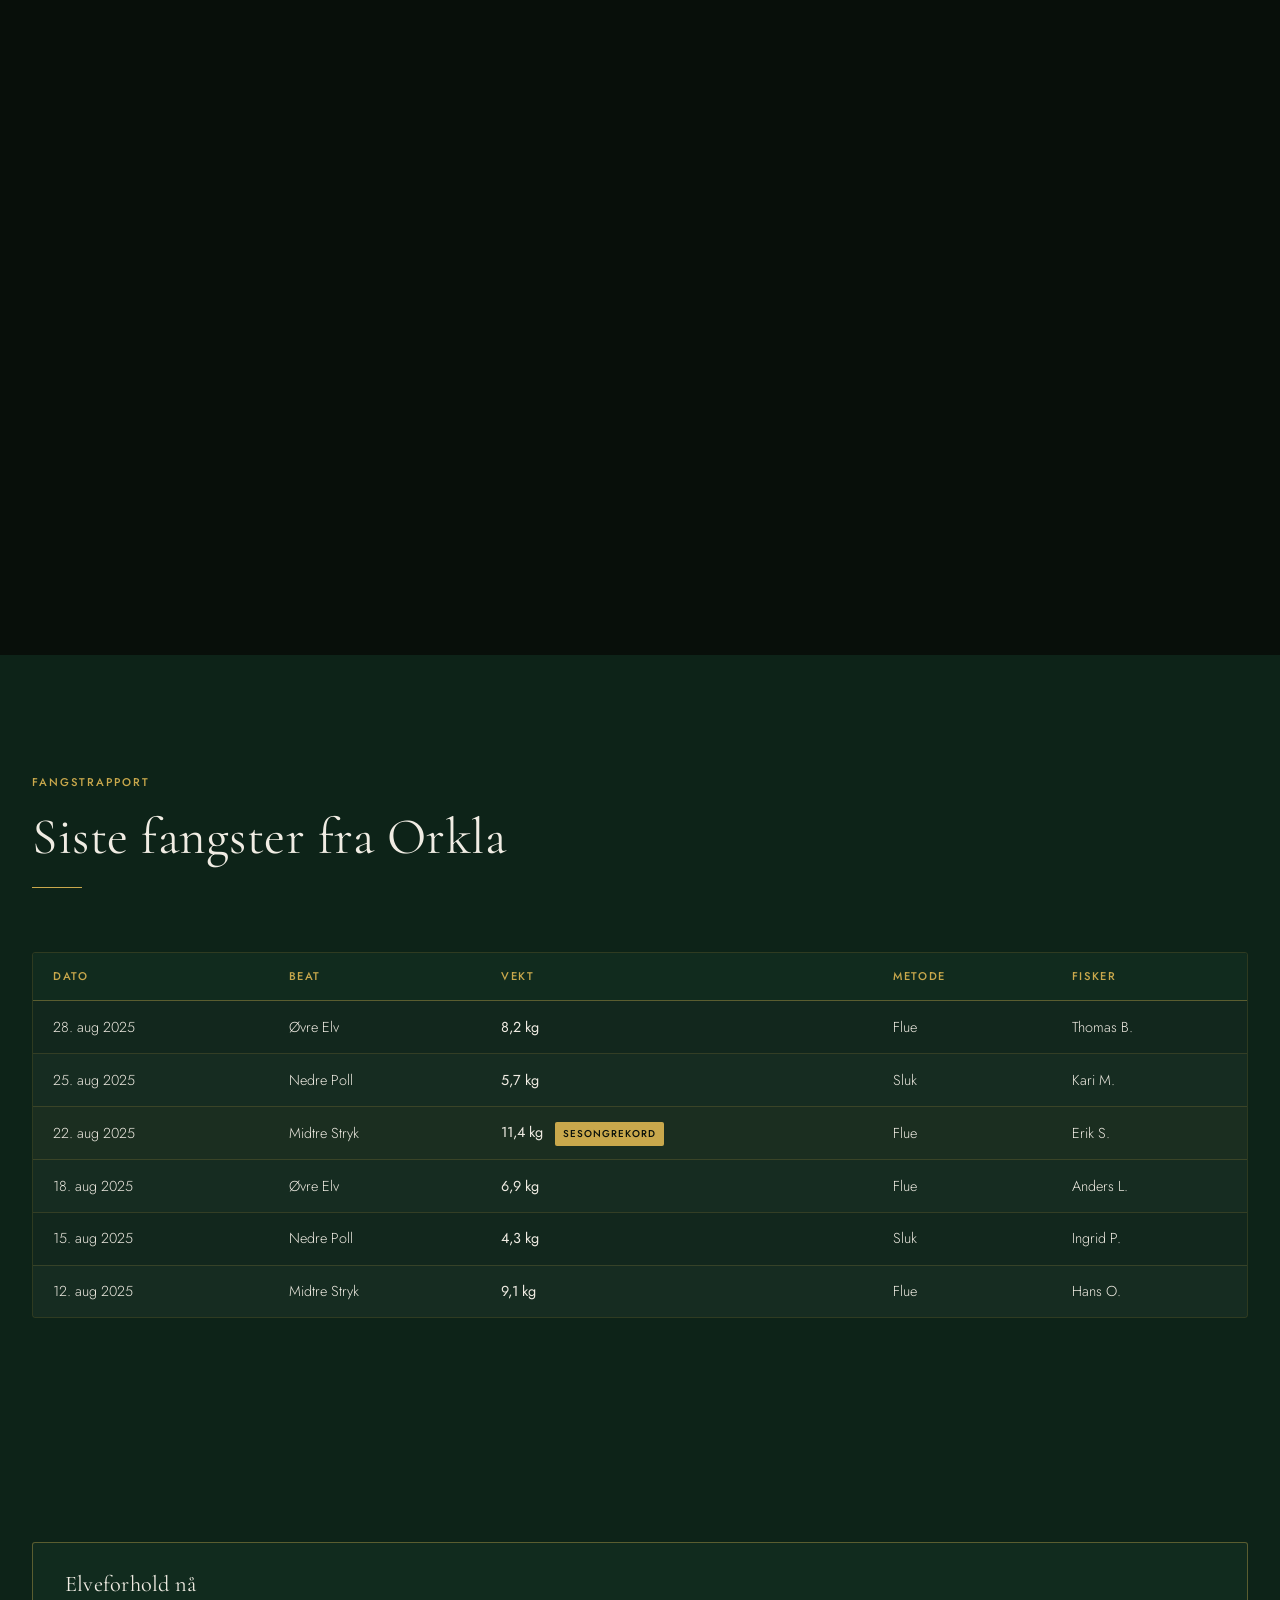
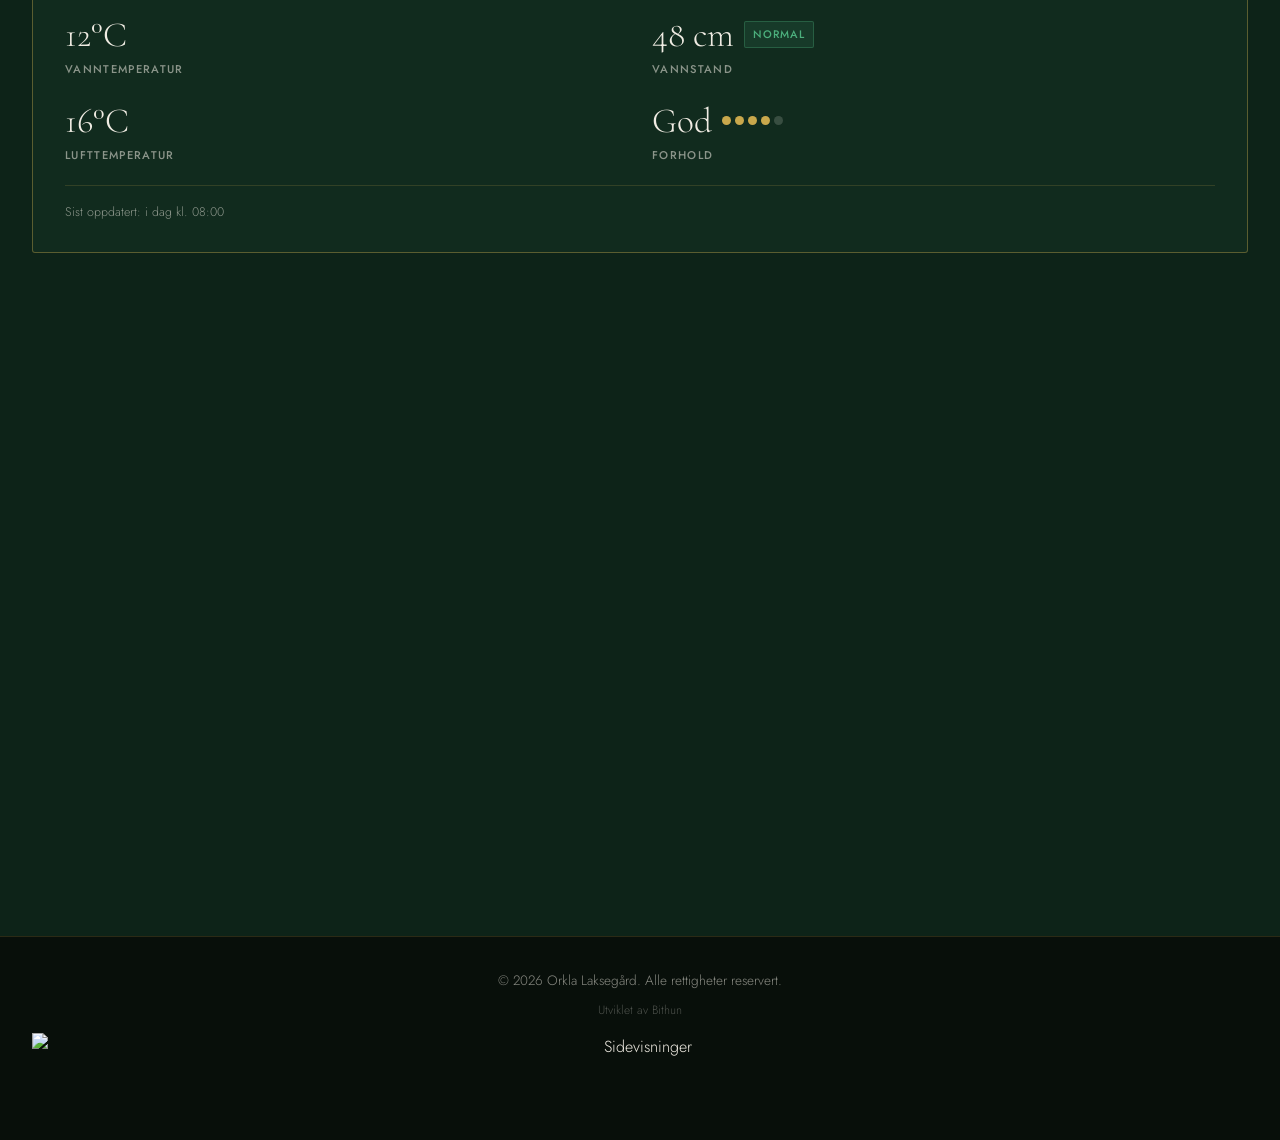
==== commit 64cc4cbe: "Add site counter" ====
--- a/demo-premium-lodge/index.html
+++ b/demo-premium-lodge/index.html
@@ -732,7 +732,7 @@
       <span data-i18n="footer.dev">Utviklet av</span> <a href="#" rel="noopener">Bithun</a>
     </p>
     <p class="footer-views">
-      <img src="https://hits.seeyoufarm.com/api/count/incr/badge.svg?url=https%3A%2F%2Fdemo-premium-lodge.ibithun.com&count_bg=%23C9A84C&title_bg=%23333333&title=Sidevisninger&edge_flat=false" alt="Sidevisninger" />
+      <img src="https://visitor-badge.laobi.icu/badge?page_id=demo-premium-lodge.ibithun.com&left_color=%23333333&right_color=%23C9A84C&left_text=Views" alt="Sidevisninger" />
     </p>
   </footer>
 
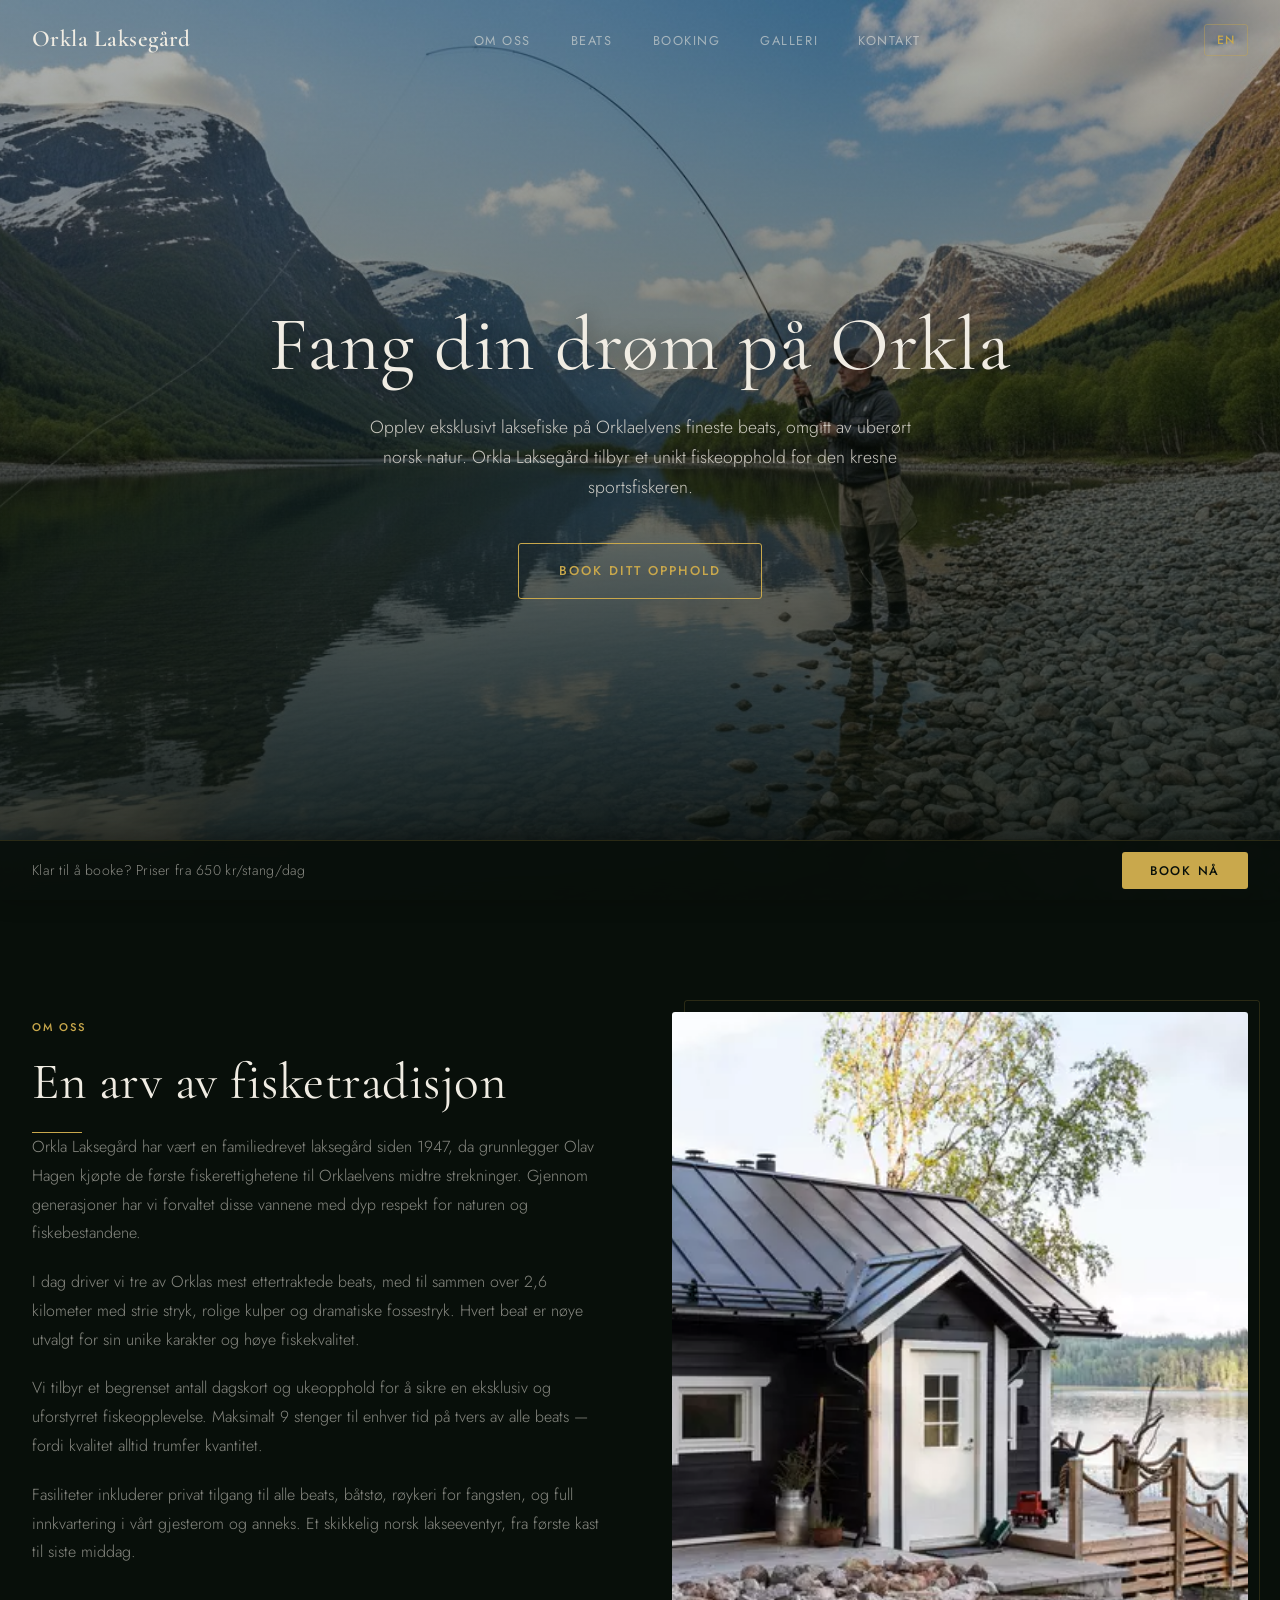
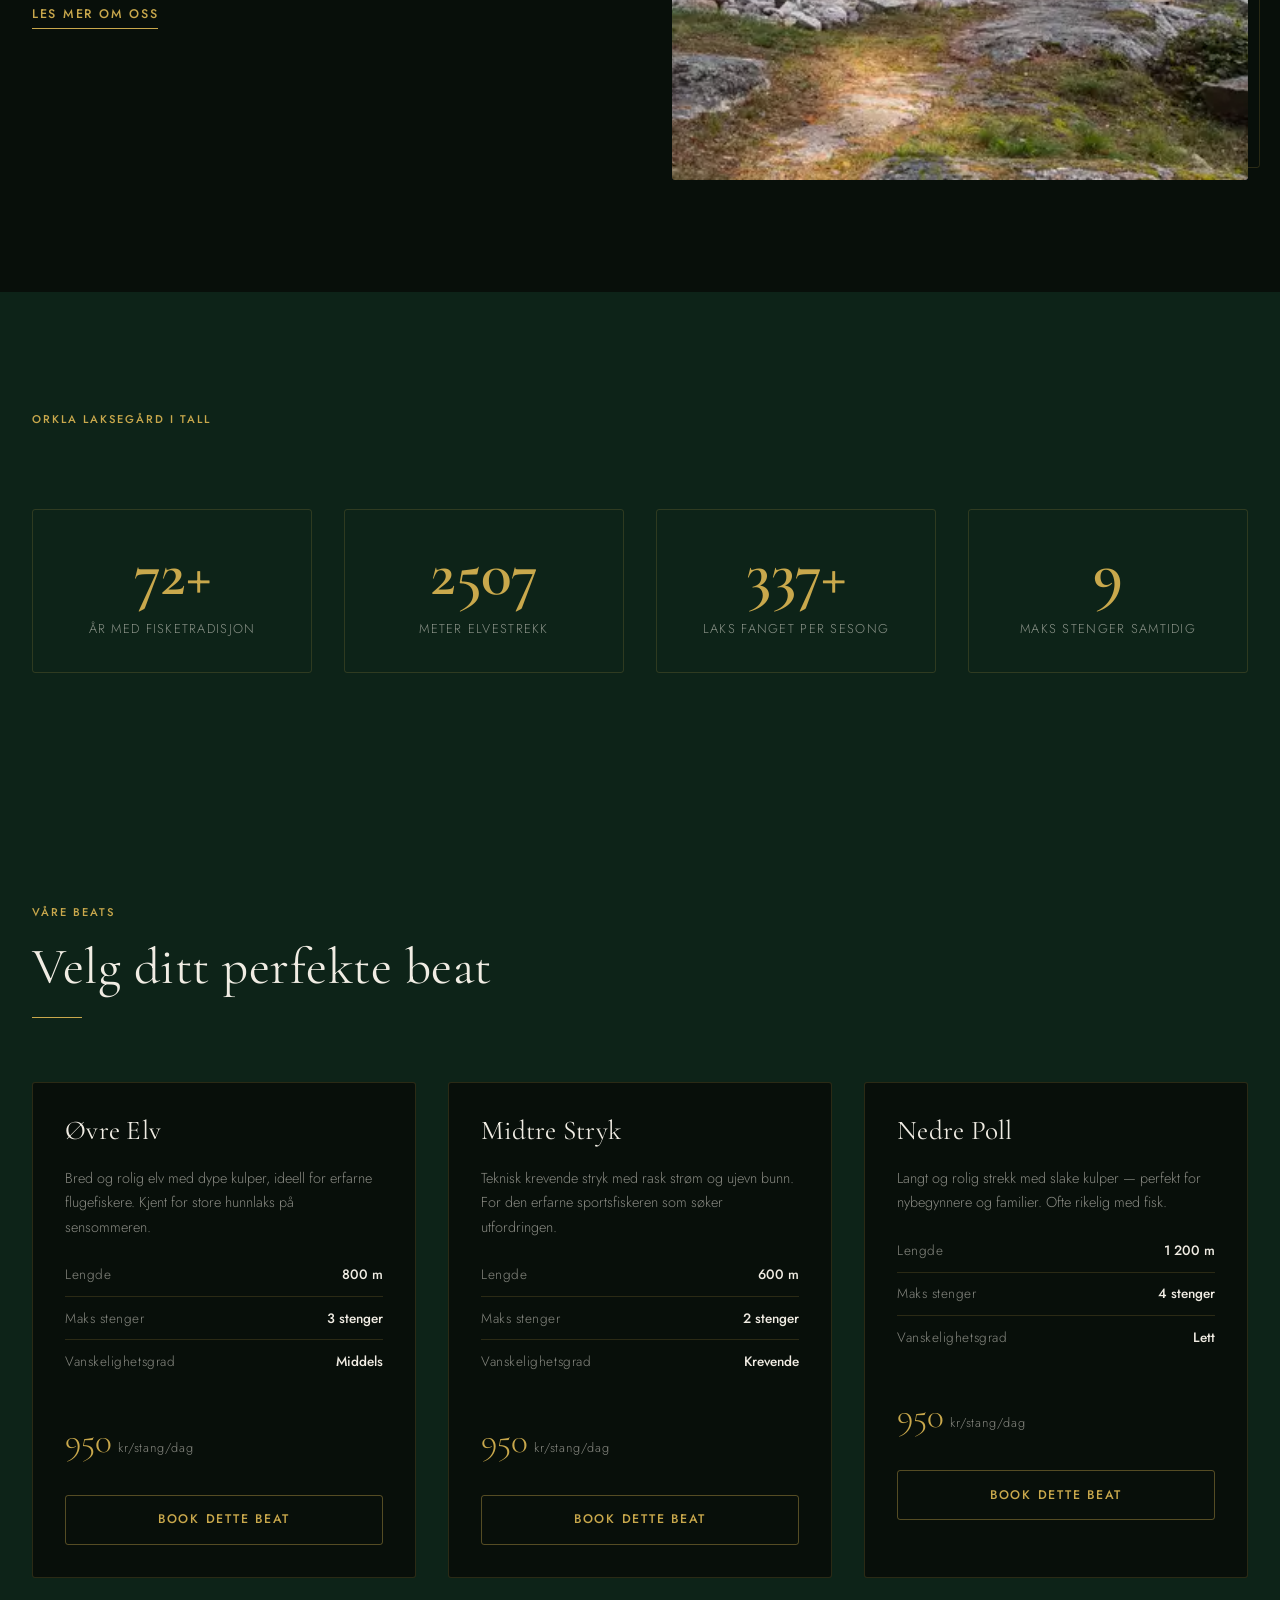
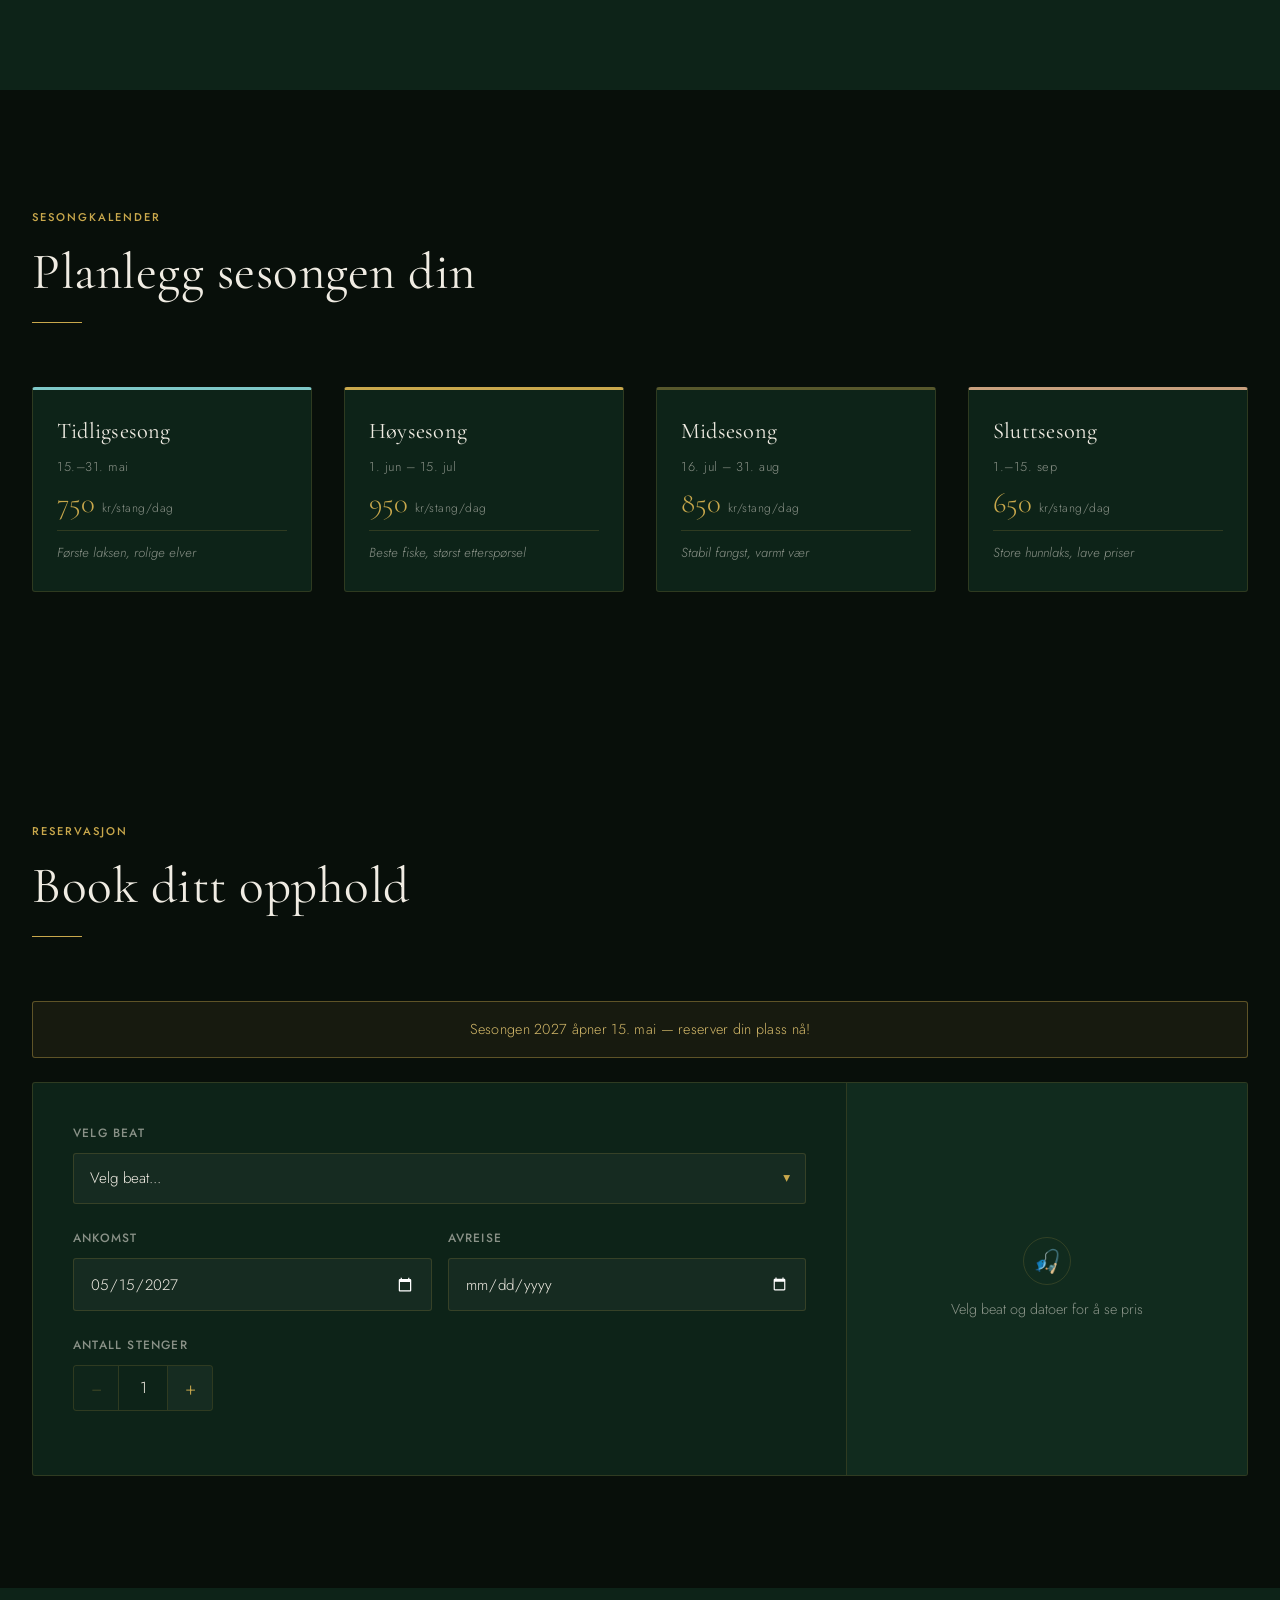
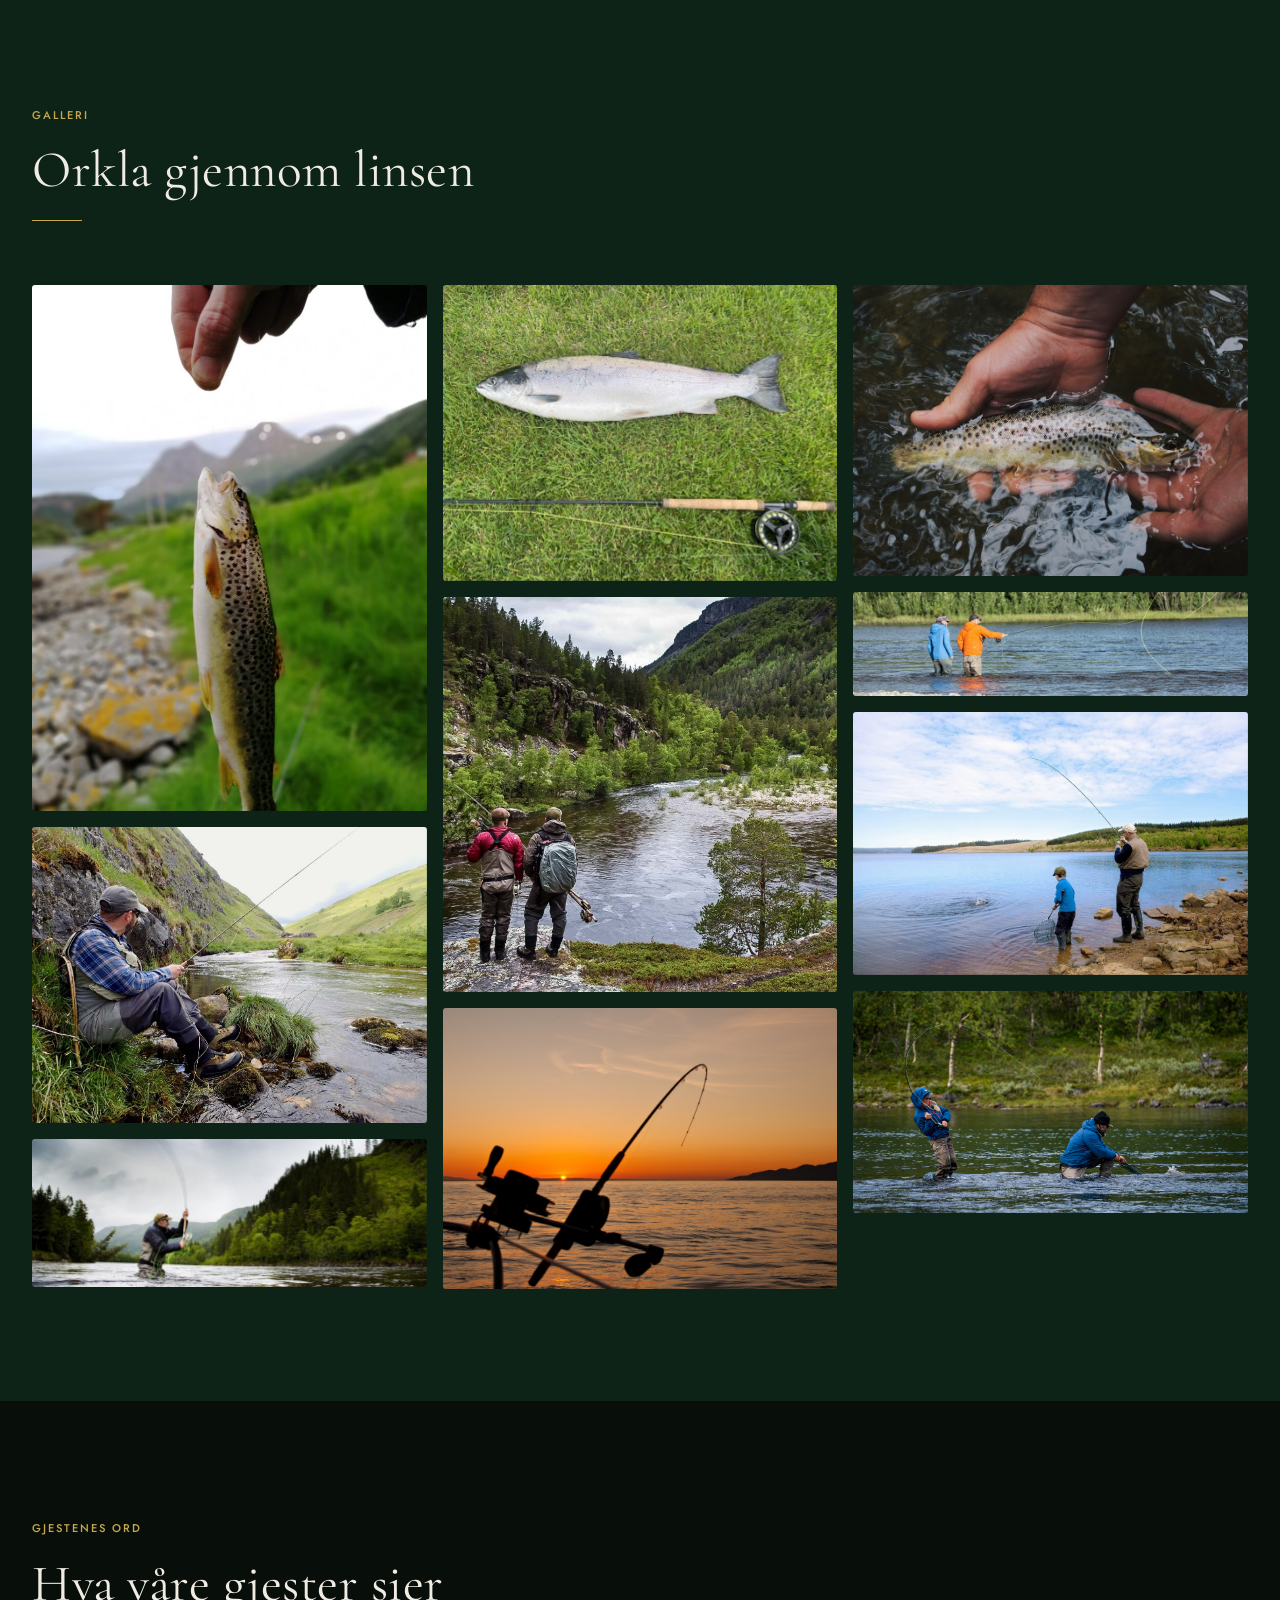
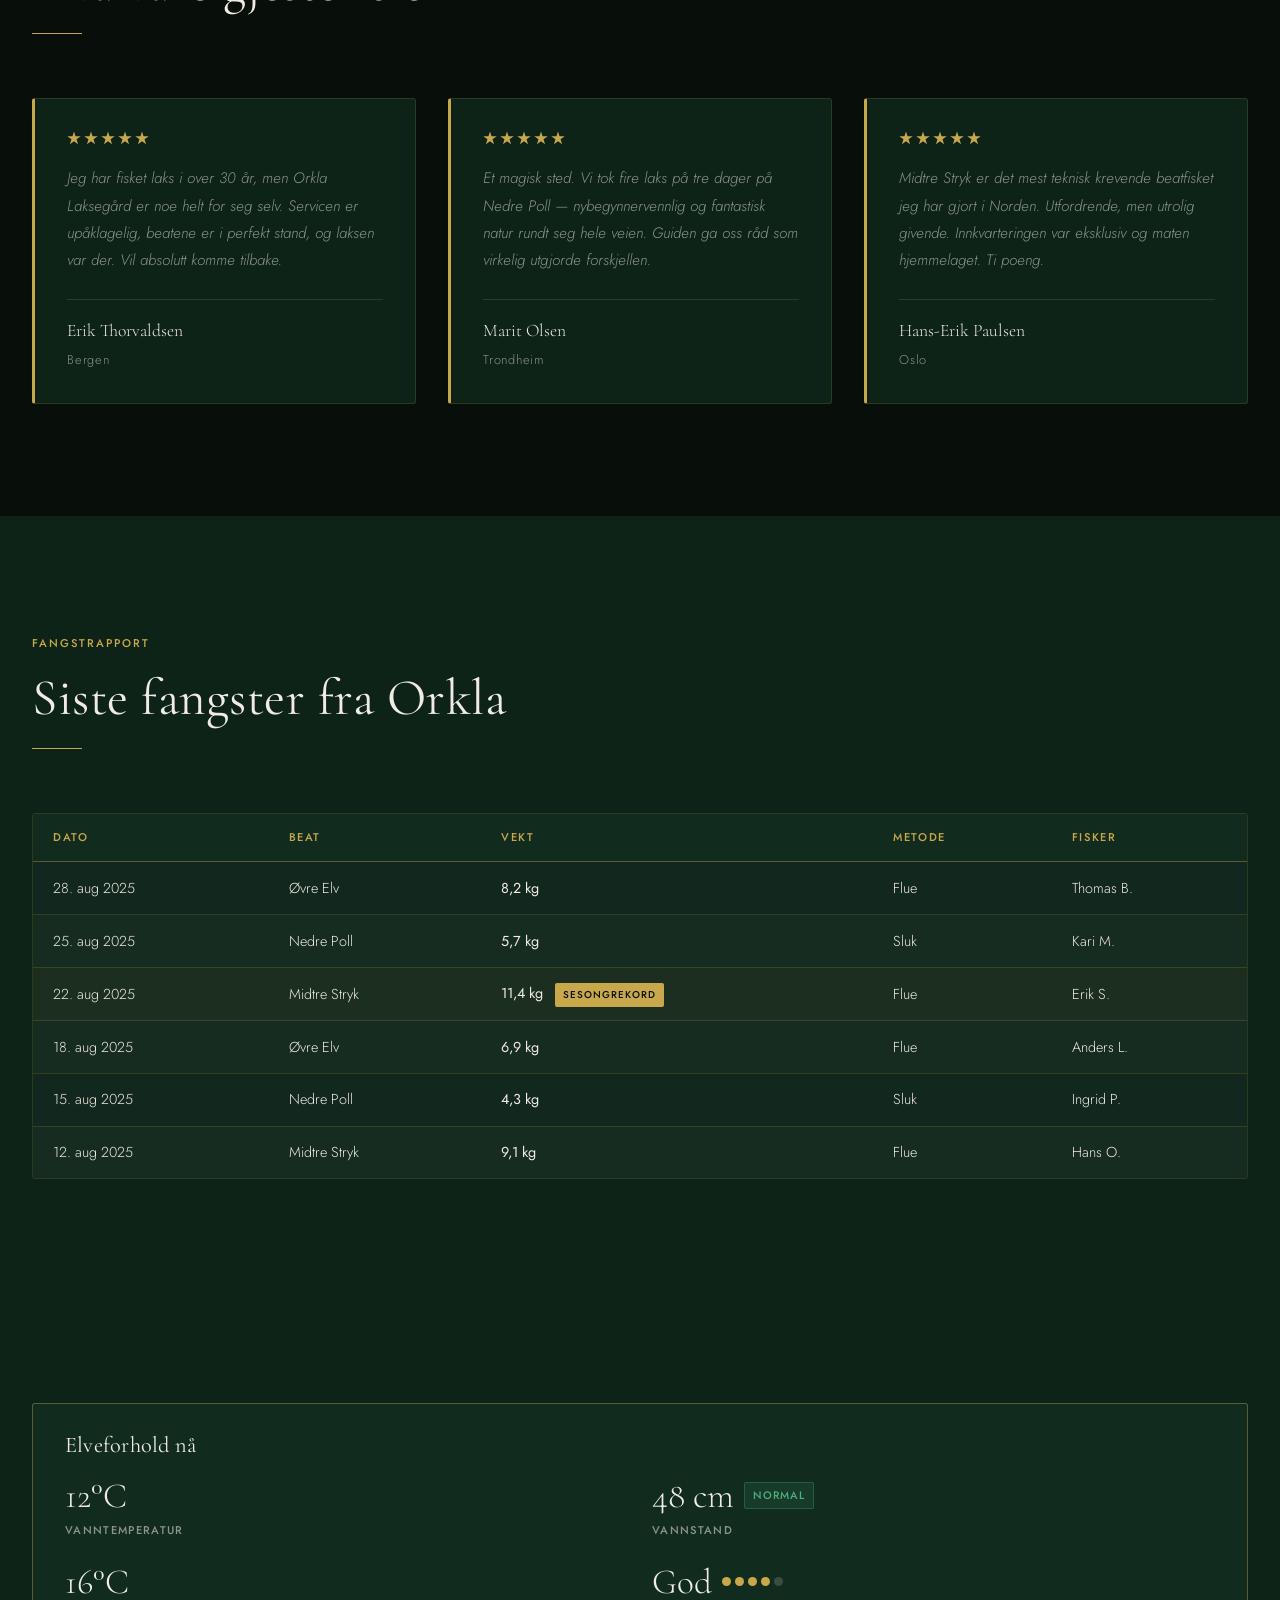
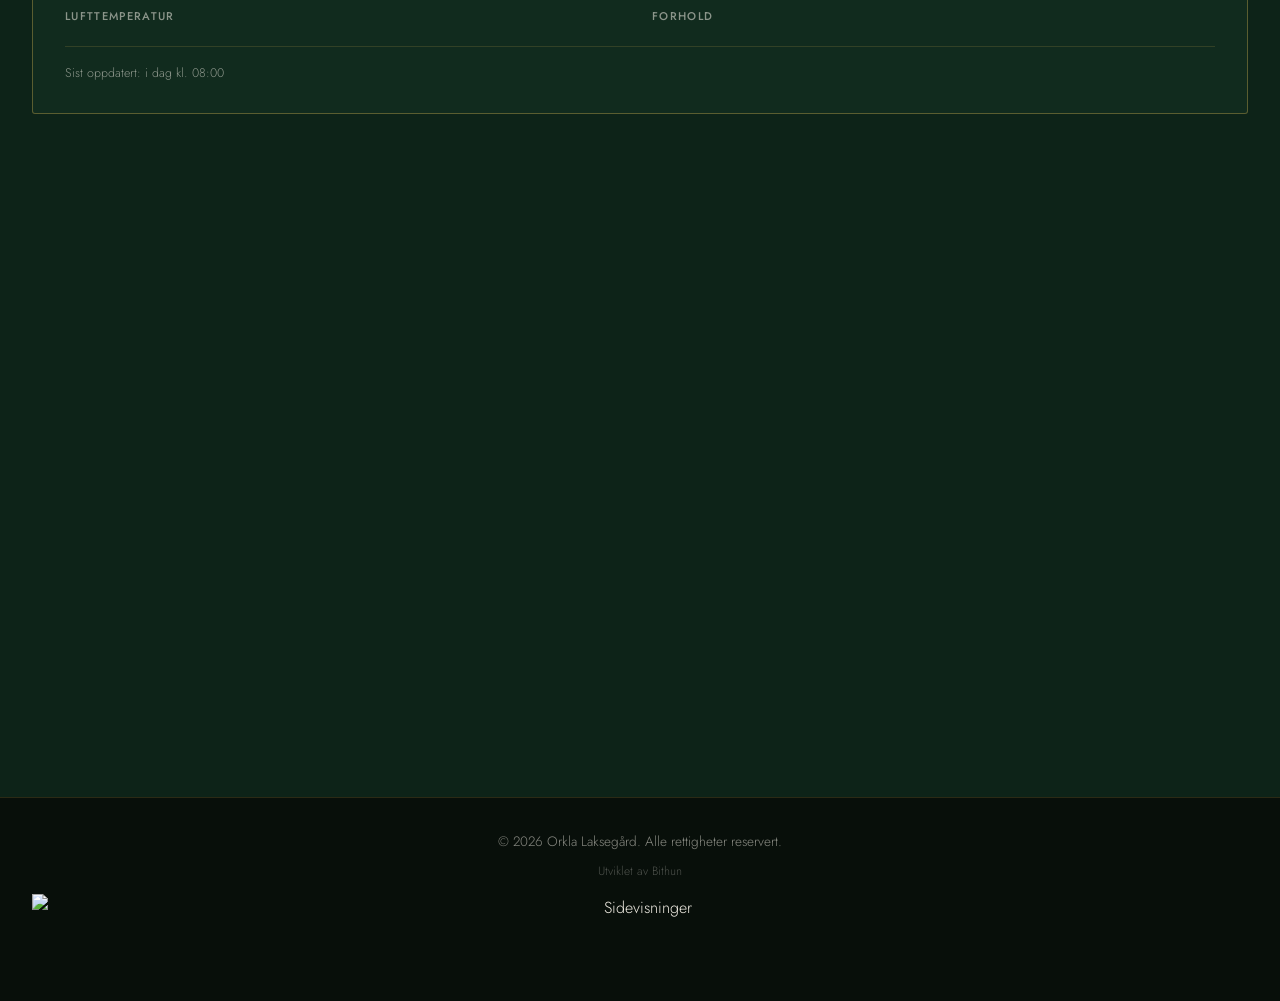
==== commit 3a260ed8: "Update gallery" ====
--- a/demo-premium-lodge/index.html
+++ b/demo-premium-lodge/index.html
@@ -405,6 +405,15 @@
 
           <div class="gallery-item fade-in fade-in-delay-2" role="listitem">
             <img
+              src="assets/images/gallery-10.jpg"
+              data-i18n-alt="gallery.img10.alt"
+              alt="Dramatisk norsk fjordlandskap fra Trolltunga i solnedgang"
+              loading="lazy"
+            />
+          </div>
+
+          <div class="gallery-item fade-in" role="listitem">
+            <img
               src="assets/images/gallery-3.jpg"
               data-i18n-alt="gallery.img3.alt"
               alt="Fanget atlanterhavslaks på gresset ved siden av fluefiskestang"
@@ -453,6 +462,15 @@
               src="assets/images/gallery-8.jpg"
               data-i18n-alt="gallery.img8.alt"
               alt="Mørk elvekløft gjennom tett granskog"
+              loading="lazy"
+            />
+          </div>
+
+          <div class="gallery-item fade-in" role="listitem">
+            <img
+              src="assets/images/gallery-9.jpg"
+              data-i18n-alt="gallery.img9.alt"
+              alt="Dramatisk norsk fjordlandskap fra Trolltunga i solnedgang"
               loading="lazy"
             />
           </div>
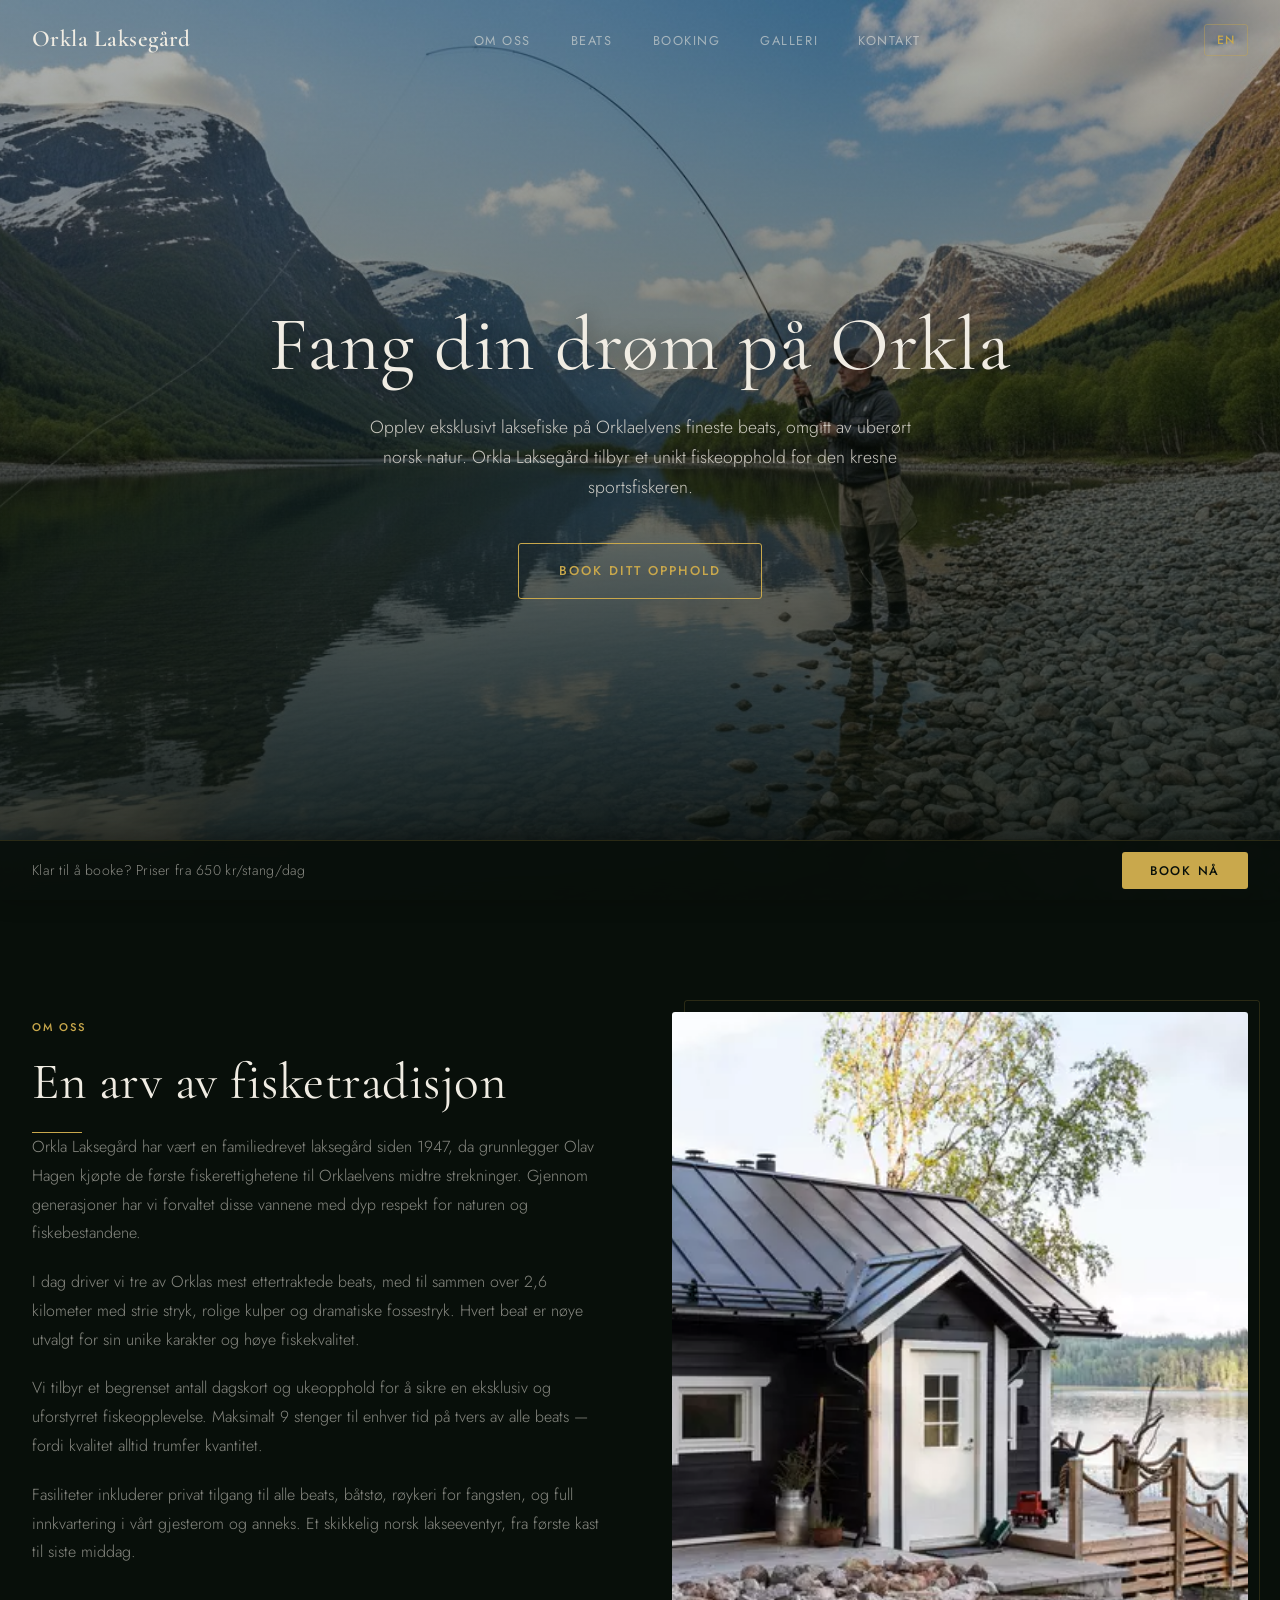
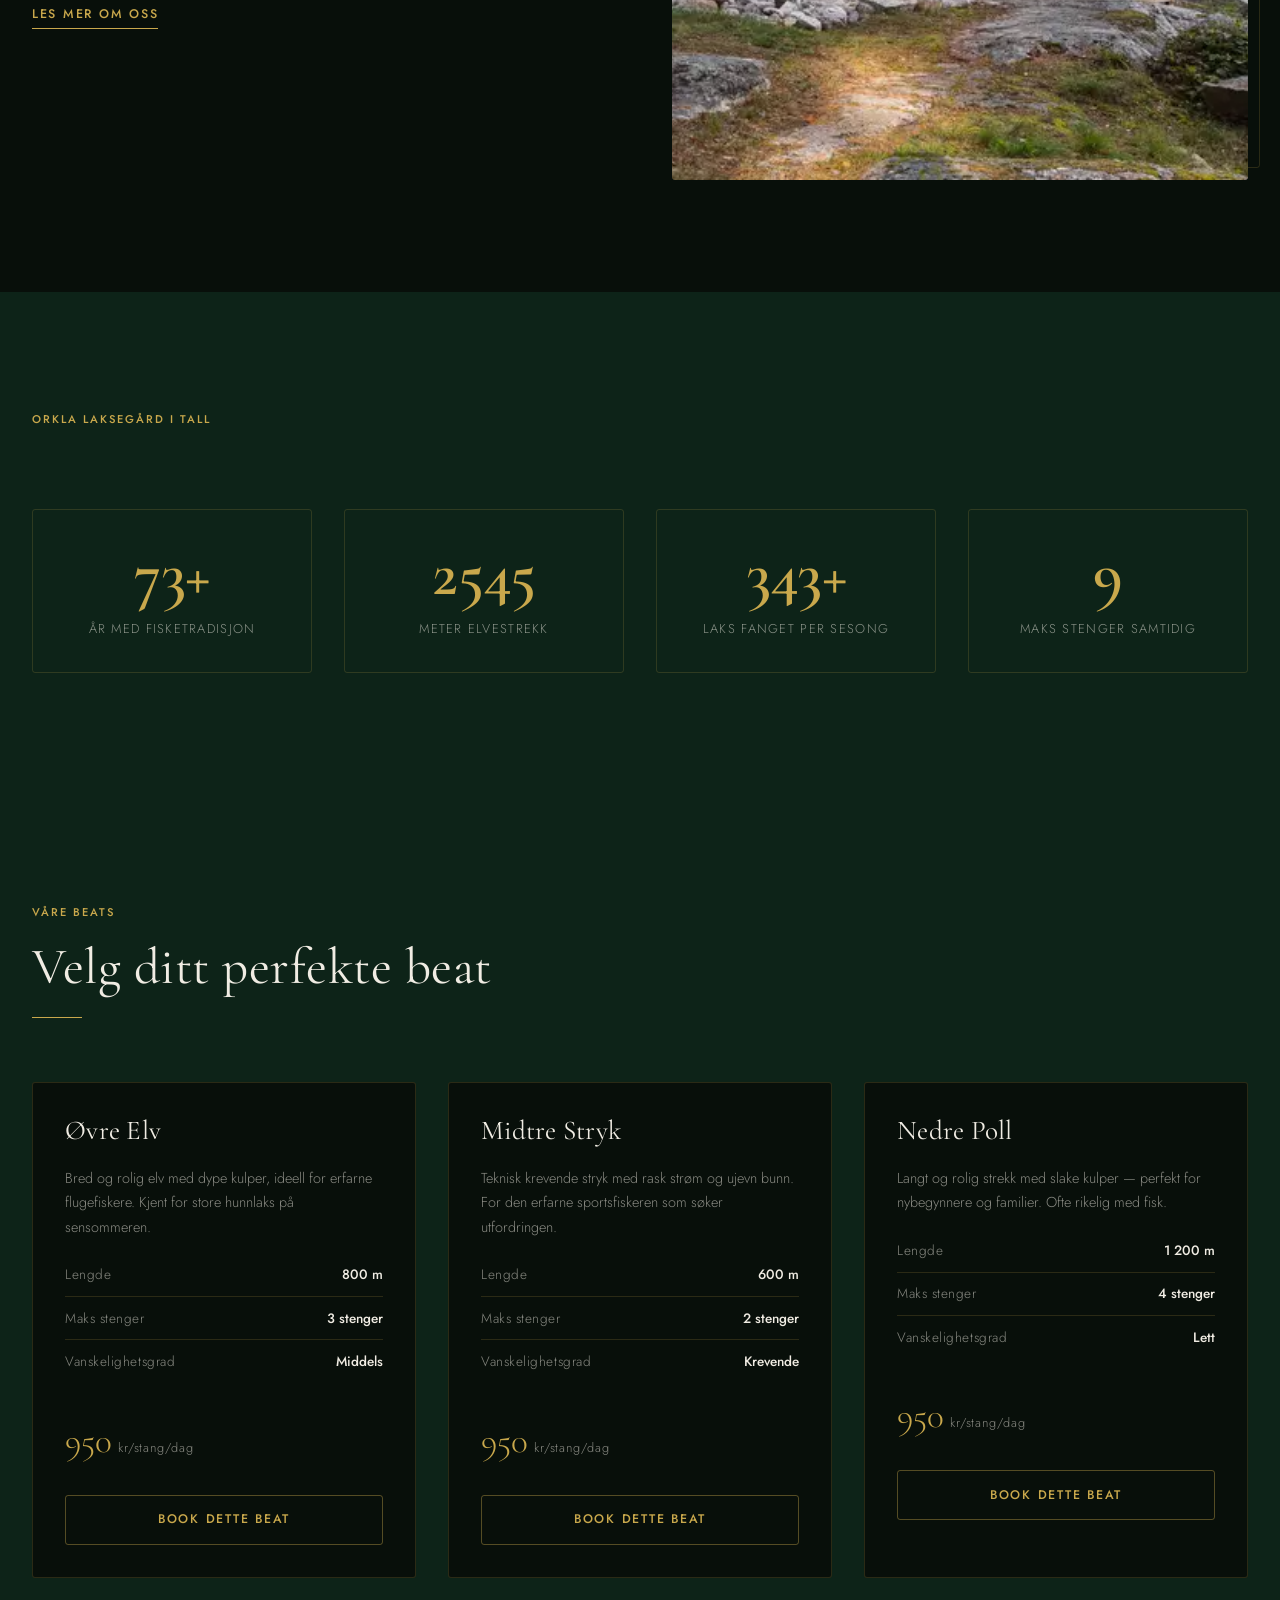
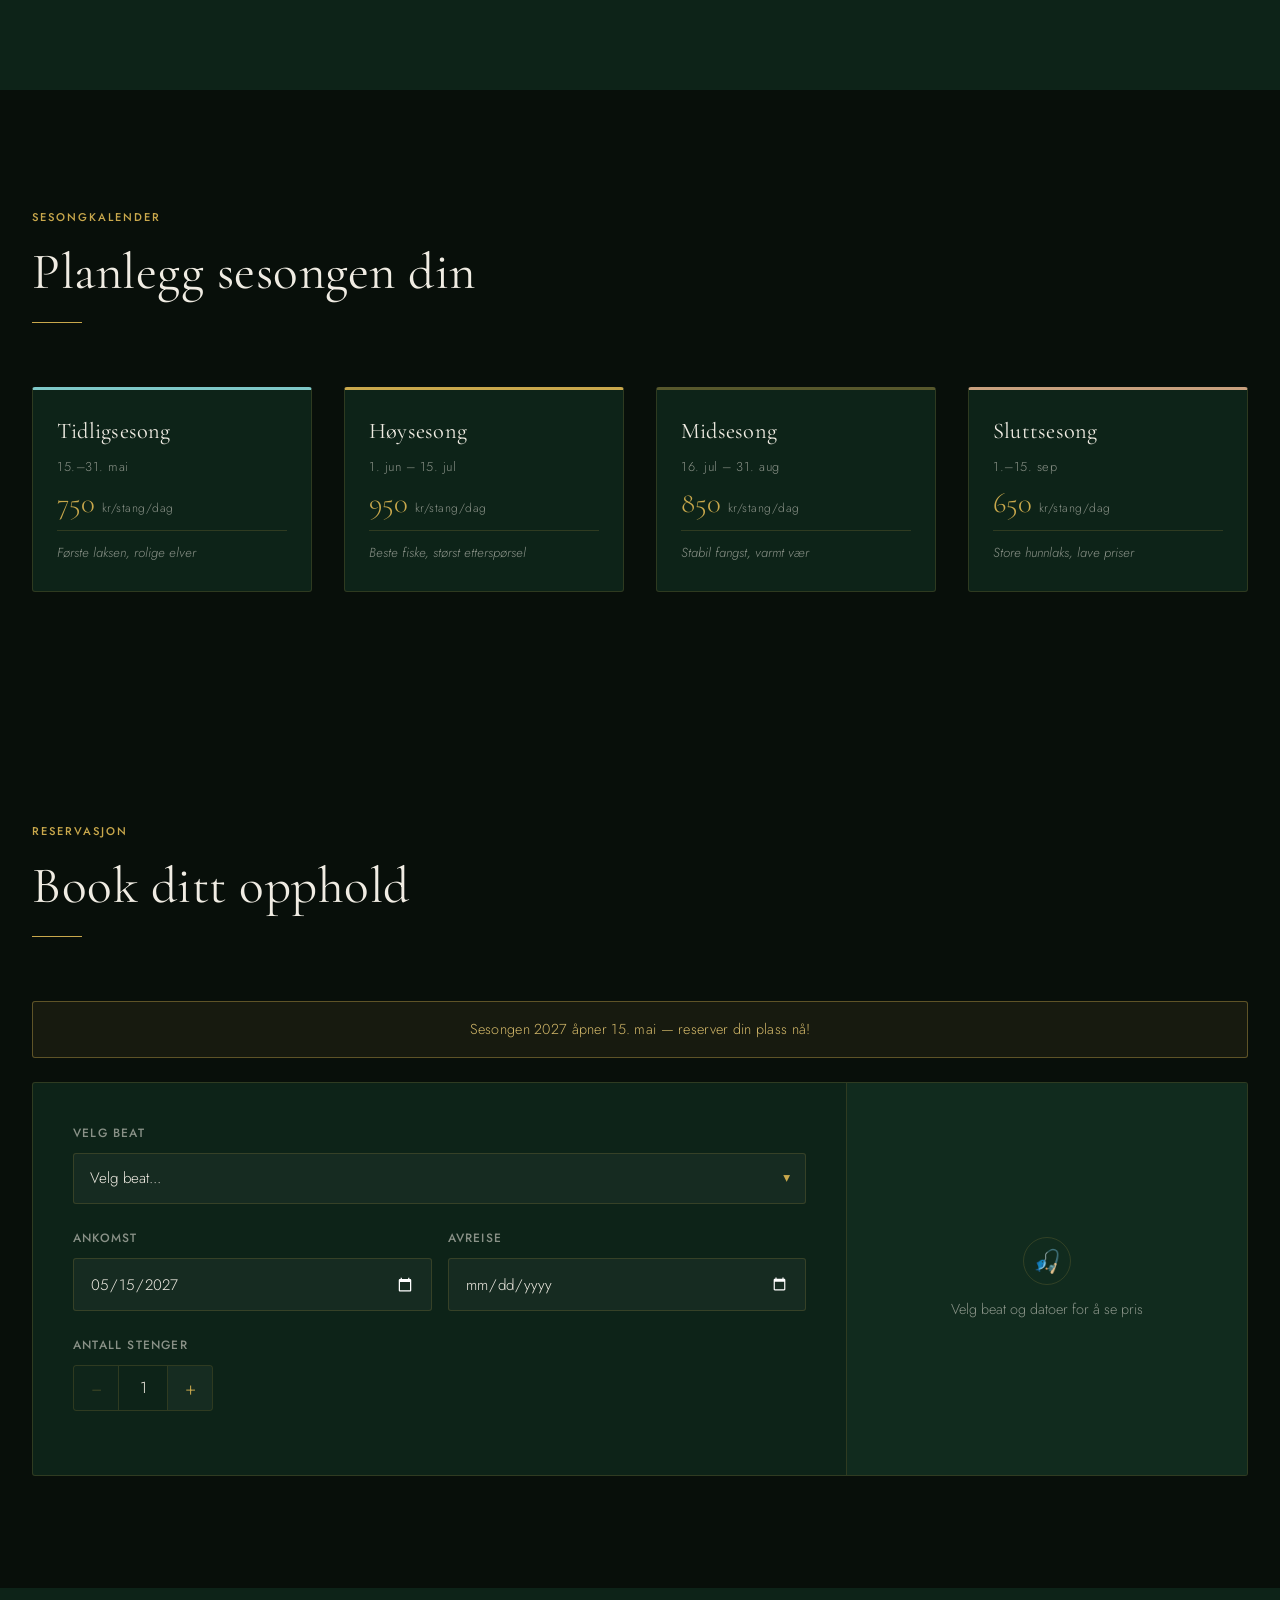
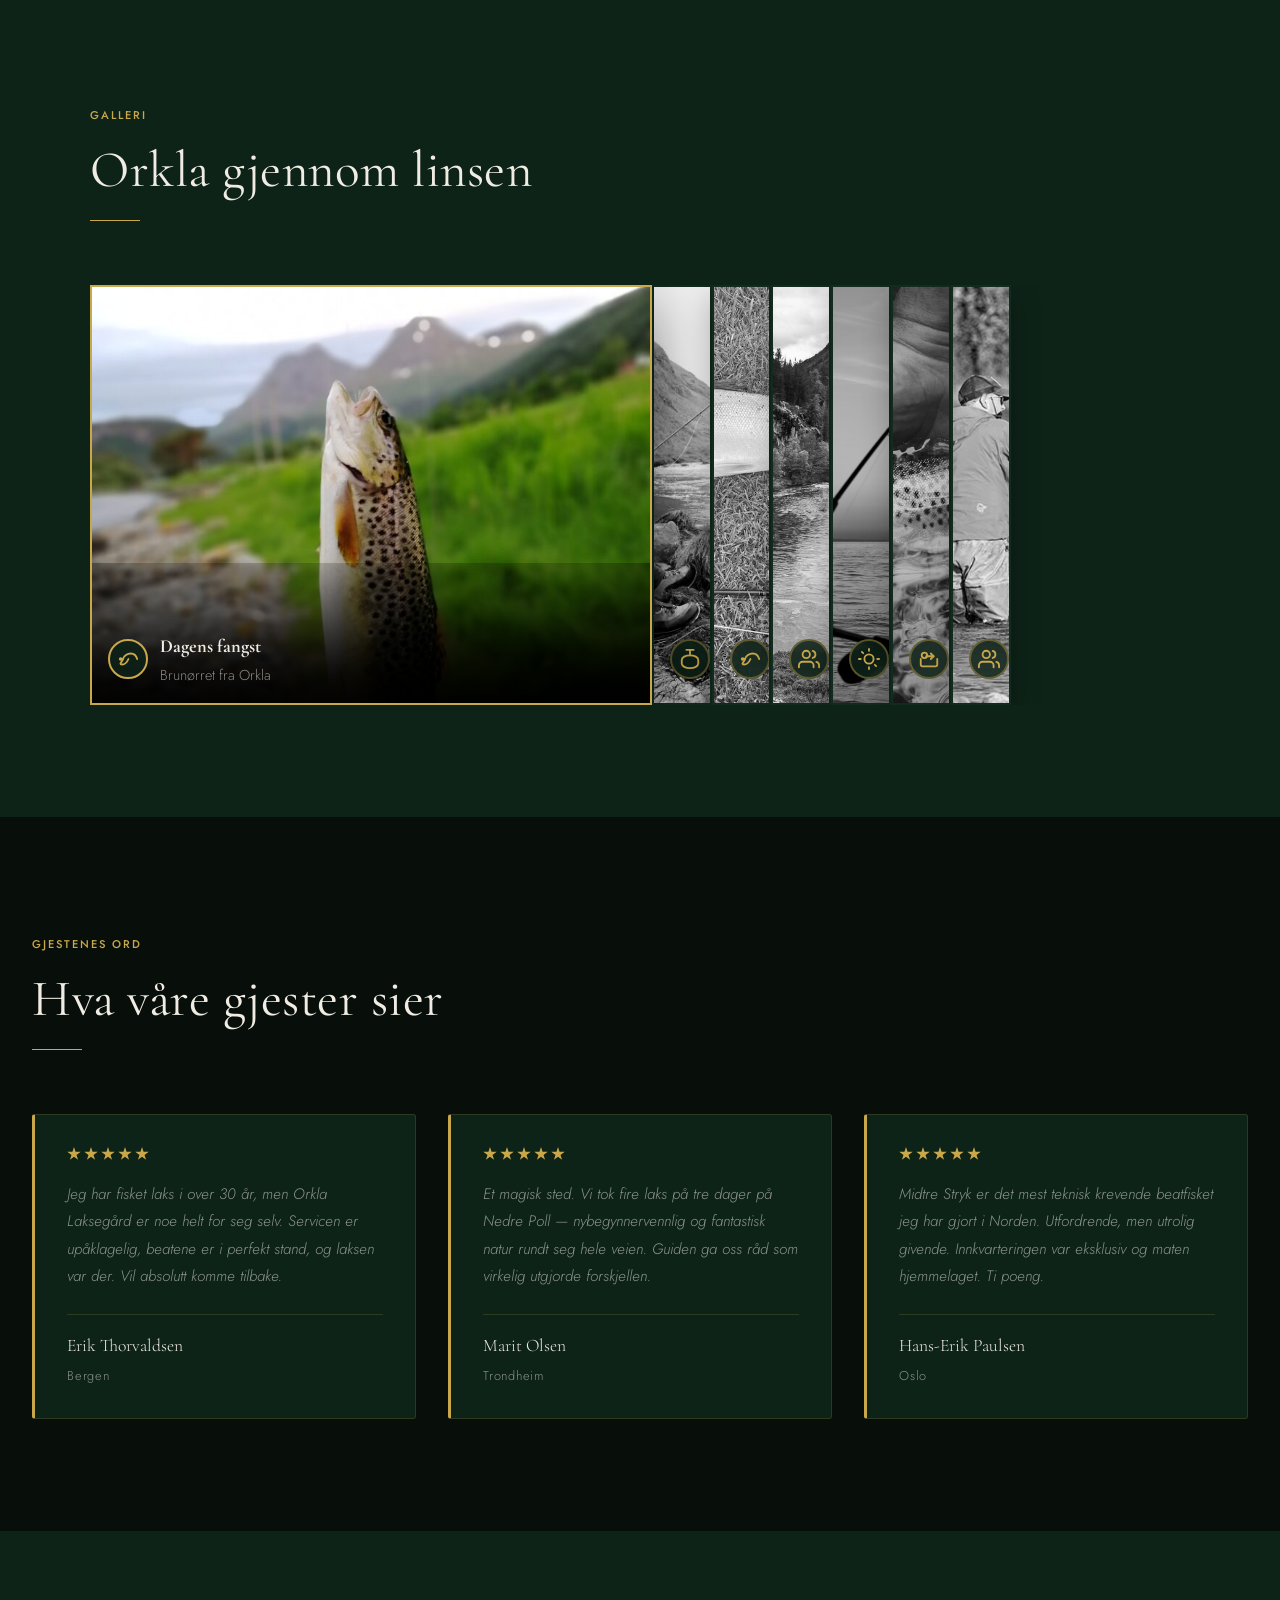
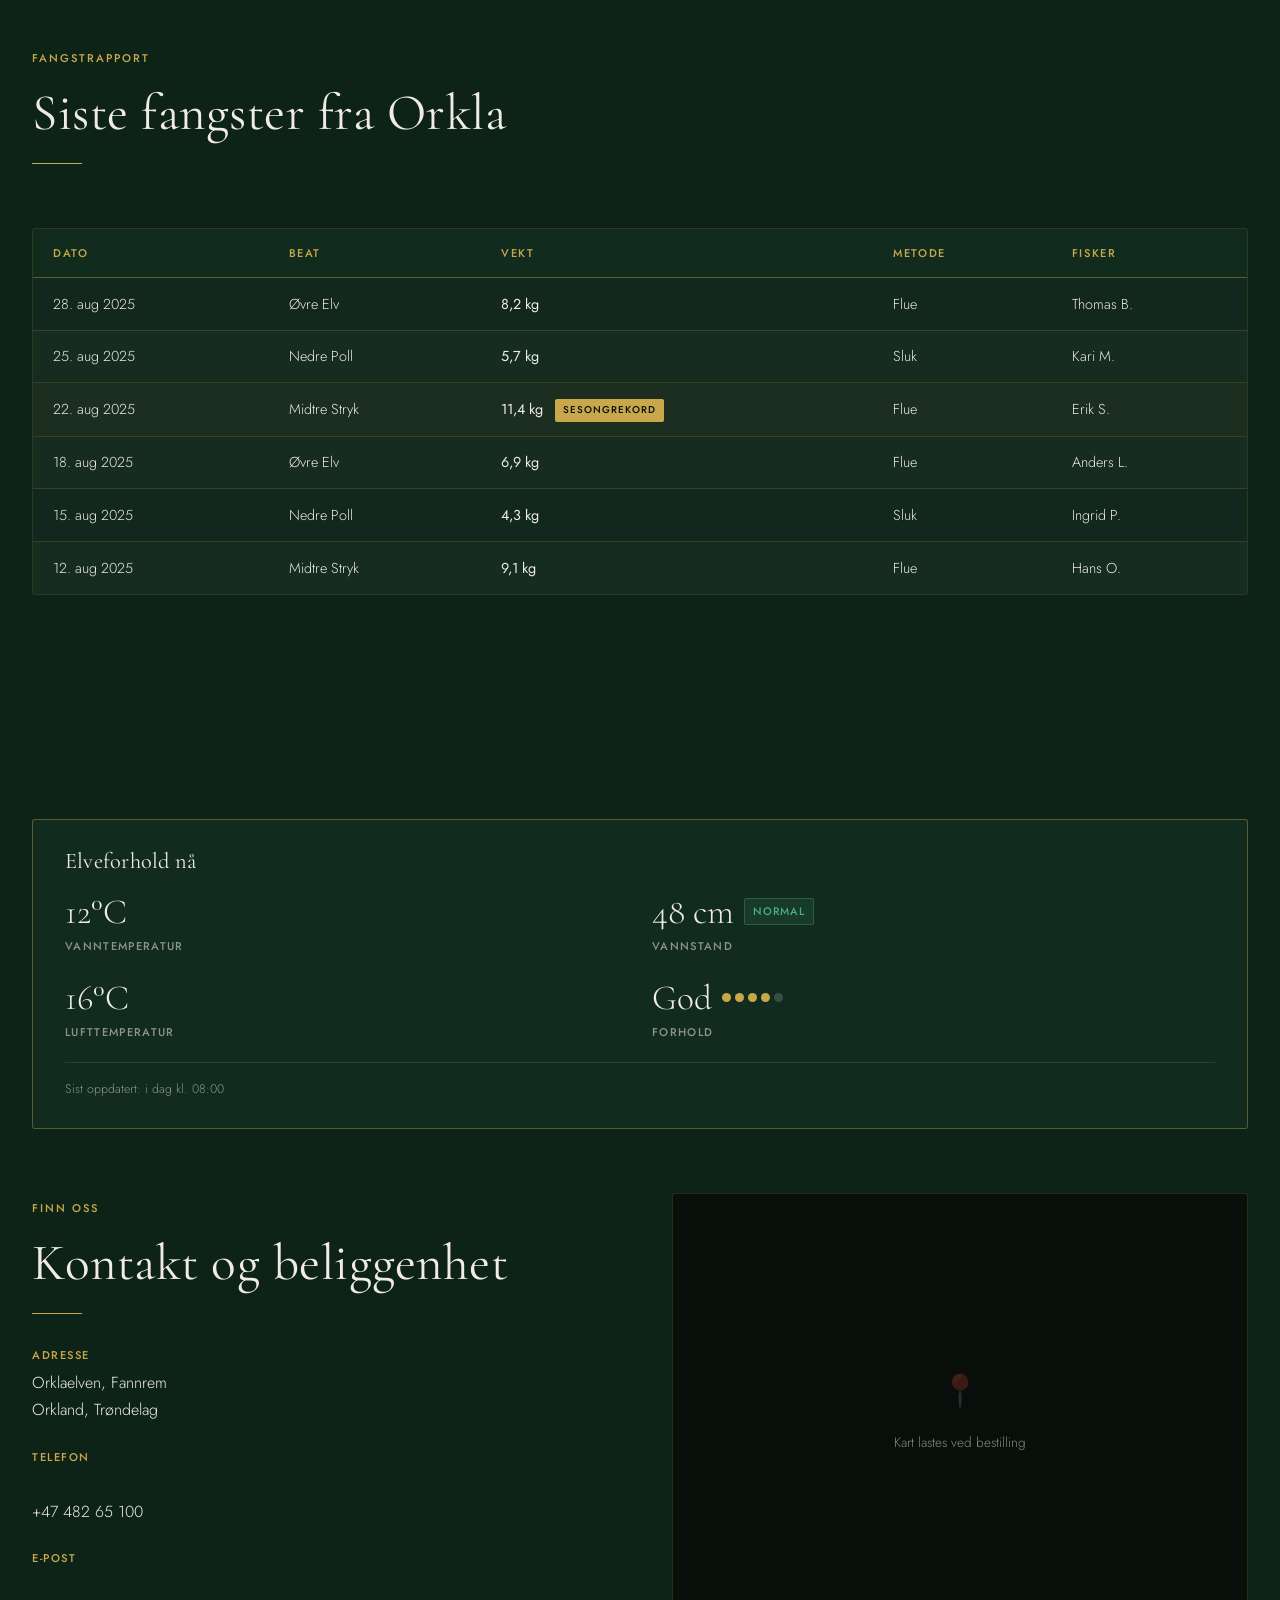
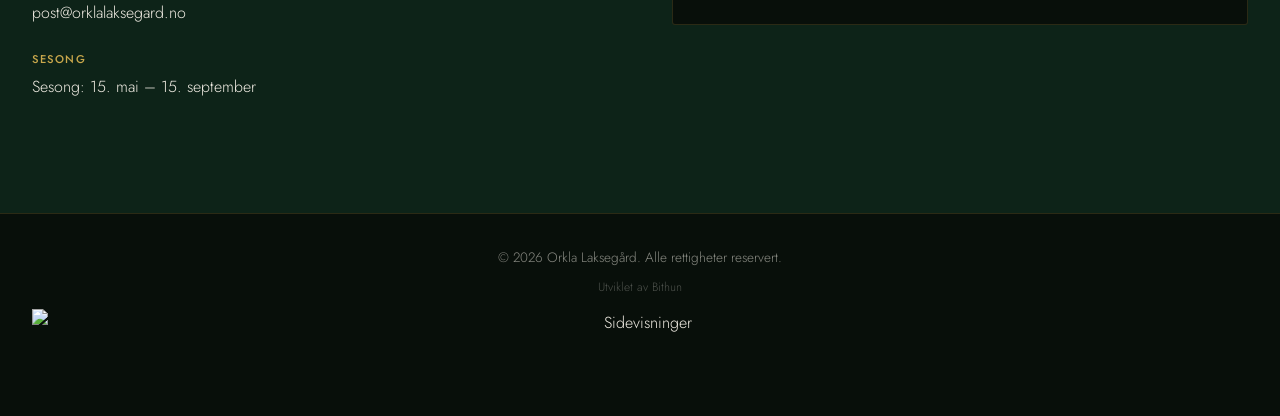
==== commit 600a06a6: "feat: UI/UX improvements" ====
--- a/demo-premium-lodge/index.html
+++ b/demo-premium-lodge/index.html
@@ -58,6 +58,7 @@
     <a href="#contact" data-section="contact" data-i18n="nav.contact">Kontakt</a>
     <button class="lang-toggle mobile-lang" id="lang-toggle-mobile" aria-label="Bytt språk" data-i18n="nav.lang">EN</button>
   </nav>
+  <div id="mobile-menu-overlay" class="mobile-menu-overlay"></div>
 
 
   <!-- === HERO SECTION === -->
@@ -383,96 +384,156 @@
           <div class="divider-line"></div>
         </div>
 
-        <div class="gallery-grid" role="list">
-
-          <div class="gallery-item fade-in" role="listitem">
-            <img
-              src="assets/images/gallery-1.jpg"
-              data-i18n-alt="gallery.img1.alt"
-              alt="Luftfoto av elv som renner gjennom grønn norsk natur"
-              loading="lazy"
-            />
-          </div>
-
-          <div class="gallery-item fade-in fade-in-delay-1" role="listitem">
-            <img
-              src="assets/images/gallery-2.jpg"
-              data-i18n-alt="gallery.img2.alt"
-              alt="Norsk elvedal med grønne åser og elv gjennom landsby"
-              loading="lazy"
-            />
-          </div>
-
-          <div class="gallery-item fade-in fade-in-delay-2" role="listitem">
-            <img
-              src="assets/images/gallery-10.jpg"
-              data-i18n-alt="gallery.img10.alt"
-              alt="Dramatisk norsk fjordlandskap fra Trolltunga i solnedgang"
-              loading="lazy"
-            />
-          </div>
-
-          <div class="gallery-item fade-in" role="listitem">
-            <img
-              src="assets/images/gallery-3.jpg"
-              data-i18n-alt="gallery.img3.alt"
-              alt="Fanget atlanterhavslaks på gresset ved siden av fluefiskestang"
-              loading="lazy"
-            />
-          </div>
-
-          <div class="gallery-item fade-in" role="listitem">
-            <img
-              src="assets/images/gallery-4.jpg"
-              data-i18n-alt="gallery.img4.alt"
-              alt="Fluefiskestang i mørk høstelv med fallende blader"
-              loading="lazy"
-            />
-          </div>
-
-          <div class="gallery-item fade-in fade-in-delay-1" role="listitem">
-            <img
-              src="assets/images/gallery-5.jpg"
-              data-i18n-alt="gallery.img5.alt"
-              alt="Fiskestang silhuett mot gyllen solnedgang over rolig vann"
-              loading="lazy"
-            />
-          </div>
-
-          <div class="gallery-item fade-in fade-in-delay-2" role="listitem">
-            <img
-              src="assets/images/gallery-6.jpg"
-              data-i18n-alt="gallery.img6.alt"
-              alt="Hender holder en levende ørret forsiktig over elvestrøm"
-              loading="lazy"
-            />
-          </div>
-
-          <div class="gallery-item fade-in" role="listitem">
-            <img
-              src="assets/images/gallery-7.jpg"
-              data-i18n-alt="gallery.img7.alt"
-              alt="Dramatisk norsk fjordlandskap fra Trolltunga i solnedgang"
-              loading="lazy"
-            />
-          </div>
-
-          <div class="gallery-item fade-in fade-in-delay-1" role="listitem">
-            <img
-              src="assets/images/gallery-8.jpg"
-              data-i18n-alt="gallery.img8.alt"
-              alt="Mørk elvekløft gjennom tett granskog"
-              loading="lazy"
-            />
-          </div>
-
-          <div class="gallery-item fade-in" role="listitem">
-            <img
-              src="assets/images/gallery-9.jpg"
-              data-i18n-alt="gallery.img9.alt"
-              alt="Dramatisk norsk fjordlandskap fra Trolltunga i solnedgang"
-              loading="lazy"
-            />
+        <div class="gallery-selector" role="list">
+
+          <!-- 1: Caught brown trout held up, mountains behind -->
+          <div class="gallery-option active" role="listitem" data-index="0" tabindex="0">
+            <img src="assets/images/gallery-1.jpg" data-i18n-alt="gallery.img1.alt" alt="Fanget brunørret holdt opp med fjell i bakgrunnen" loading="lazy" />
+            <div class="gallery-option-shadow"></div>
+            <div class="gallery-option-label">
+              <div class="gallery-option-icon">
+                <svg width="22" height="22" viewBox="0 0 24 24" fill="none" stroke="currentColor" stroke-width="2" stroke-linecap="round" stroke-linejoin="round"><path d="M6.5 12c.94-3.46 4.94-6 8.5-6 3.56 0 6.06 2.54 7 6"/><path d="M6.5 12c-.94 3.46-4.94 6-1 6 2.5 0 5.5-2.5 7-6"/><circle cx="4" cy="12" r="1"/></svg>
+              </div>
+              <div class="gallery-option-info">
+                <div class="gallery-option-title" data-i18n="gallery.item1.title">Dagens fangst</div>
+                <div class="gallery-option-desc" data-i18n="gallery.item1.desc">Brunørret fra Orkla</div>
+              </div>
+            </div>
+          </div>
+
+          <!-- 2: Man sitting by river, fly fishing in green valley -->
+          <div class="gallery-option" role="listitem" data-index="1" tabindex="0">
+            <img src="assets/images/gallery-2.jpg" data-i18n-alt="gallery.img2.alt" alt="Fisker sitter ved elvebredden i grønn dal" loading="lazy" />
+            <div class="gallery-option-shadow"></div>
+            <div class="gallery-option-label">
+              <div class="gallery-option-icon">
+                <svg width="22" height="22" viewBox="0 0 24 24" fill="none" stroke="currentColor" stroke-width="2" stroke-linecap="round" stroke-linejoin="round"><path d="M12 22c-4.97 0-9-2.24-9-5v-4c0-2.76 4.03-5 9-5s9 2.24 9 5v4c0 2.76-4.03 5-9 5z"/><path d="M12 8V2"/><path d="M8 2h8"/></svg>
+              </div>
+              <div class="gallery-option-info">
+                <div class="gallery-option-title" data-i18n="gallery.item2.title">Ved elva</div>
+                <div class="gallery-option-desc" data-i18n="gallery.item2.desc">Rolig stund ved elvebredden</div>
+              </div>
+            </div>
+          </div>
+
+          <!-- 3: Silver salmon on grass next to fly rod -->
+          <div class="gallery-option" role="listitem" data-index="2" tabindex="0">
+            <img src="assets/images/gallery-3.jpg" data-i18n-alt="gallery.img3.alt" alt="Sølvblank laks på gresset ved siden av fluefiskestang" loading="lazy" />
+            <div class="gallery-option-shadow"></div>
+            <div class="gallery-option-label">
+              <div class="gallery-option-icon">
+                <svg width="22" height="22" viewBox="0 0 24 24" fill="none" stroke="currentColor" stroke-width="2" stroke-linecap="round" stroke-linejoin="round"><path d="M6.5 12c.94-3.46 4.94-6 8.5-6 3.56 0 6.06 2.54 7 6"/><path d="M6.5 12c-.94 3.46-4.94 6-1 6 2.5 0 5.5-2.5 7-6"/><circle cx="4" cy="12" r="1"/></svg>
+              </div>
+              <div class="gallery-option-info">
+                <div class="gallery-option-title" data-i18n="gallery.item3.title">Sølvlaksen</div>
+                <div class="gallery-option-desc" data-i18n="gallery.item3.desc">Atlanterhavslaks og fluestang</div>
+              </div>
+            </div>
+          </div>
+
+          <!-- 4: Two people standing at river overlook, forest/mountains -->
+          <div class="gallery-option" role="listitem" data-index="3" tabindex="0">
+            <img src="assets/images/gallery-4.jpg" data-i18n-alt="gallery.img4.alt" alt="To fiskere ser utover elva i skogkledd dal" loading="lazy" />
+            <div class="gallery-option-shadow"></div>
+            <div class="gallery-option-label">
+              <div class="gallery-option-icon">
+                <svg width="22" height="22" viewBox="0 0 24 24" fill="none" stroke="currentColor" stroke-width="2" stroke-linecap="round" stroke-linejoin="round"><path d="M17 21v-2a4 4 0 0 0-4-4H5a4 4 0 0 0-4 4v2"/><circle cx="9" cy="7" r="4"/><path d="M23 21v-2a4 4 0 0 0-3-3.87"/><path d="M16 3.13a4 4 0 0 1 0 7.75"/></svg>
+              </div>
+              <div class="gallery-option-info">
+                <div class="gallery-option-title" data-i18n="gallery.item4.title">Utsikten</div>
+                <div class="gallery-option-desc" data-i18n="gallery.item4.desc">Fiskekamerater ved elva</div>
+              </div>
+            </div>
+          </div>
+
+          <!-- 5: Fishing rod silhouette at sunset -->
+          <div class="gallery-option" role="listitem" data-index="4" tabindex="0">
+            <img src="assets/images/gallery-5.jpg" data-i18n-alt="gallery.img5.alt" alt="Fiskestang i silhuett mot gyllen solnedgang" loading="lazy" />
+            <div class="gallery-option-shadow"></div>
+            <div class="gallery-option-label">
+              <div class="gallery-option-icon">
+                <svg width="22" height="22" viewBox="0 0 24 24" fill="none" stroke="currentColor" stroke-width="2" stroke-linecap="round" stroke-linejoin="round"><circle cx="12" cy="12" r="5"/><line x1="12" y1="1" x2="12" y2="3"/><line x1="12" y1="21" x2="12" y2="23"/><line x1="4.22" y1="4.22" x2="5.64" y2="5.64"/><line x1="18.36" y1="18.36" x2="19.78" y2="19.78"/><line x1="1" y1="12" x2="3" y2="12"/><line x1="21" y1="12" x2="23" y2="12"/></svg>
+              </div>
+              <div class="gallery-option-info">
+                <div class="gallery-option-title" data-i18n="gallery.item5.title">Solnedgang</div>
+                <div class="gallery-option-desc" data-i18n="gallery.item5.desc">Kveldsfiske i gyllent lys</div>
+              </div>
+            </div>
+          </div>
+
+          <!-- 6: Hands holding brown trout in water (catch & release) -->
+          <div class="gallery-option" role="listitem" data-index="5" tabindex="0">
+            <img src="assets/images/gallery-6.jpg" data-i18n-alt="gallery.img6.alt" alt="Hender holder forsiktig en brunørret i elvestrømmen" loading="lazy" />
+            <div class="gallery-option-shadow"></div>
+            <div class="gallery-option-label">
+              <div class="gallery-option-icon">
+                <svg width="22" height="22" viewBox="0 0 24 24" fill="none" stroke="currentColor" stroke-width="2" stroke-linecap="round" stroke-linejoin="round"><path d="M7 11c1.5 0 3-1 3-3s-1.5-3-3-3-3 1-3 3 1.5 3 3 3z"/><path d="M14 6l3 3-3 3"/><path d="M17 9H9"/><path d="M21 12v6a2 2 0 0 1-2 2H5a2 2 0 0 1-2-2v-6"/></svg>
+              </div>
+              <div class="gallery-option-info">
+                <div class="gallery-option-title" data-i18n="gallery.item6.title">Fang og slipp</div>
+                <div class="gallery-option-desc" data-i18n="gallery.item6.desc">Varsom tilbakeslipp i elva</div>
+              </div>
+            </div>
+          </div>
+
+          <!-- 7: Two people fly fishing standing in wide river -->
+          <div class="gallery-option" role="listitem" data-index="6" tabindex="0">
+            <img class="gallery-img-wide" src="assets/images/gallery-7.jpg" data-i18n-alt="gallery.img7.alt" alt="To fluefiskere står i bred elv og kaster" loading="lazy" />
+            <div class="gallery-option-shadow"></div>
+            <div class="gallery-option-label">
+              <div class="gallery-option-icon">
+                <svg width="22" height="22" viewBox="0 0 24 24" fill="none" stroke="currentColor" stroke-width="2" stroke-linecap="round" stroke-linejoin="round"><path d="M17 21v-2a4 4 0 0 0-4-4H5a4 4 0 0 0-4 4v2"/><circle cx="9" cy="7" r="4"/><path d="M23 21v-2a4 4 0 0 0-3-3.87"/><path d="M16 3.13a4 4 0 0 1 0 7.75"/></svg>
+              </div>
+              <div class="gallery-option-info">
+                <div class="gallery-option-title" data-i18n="gallery.item7.title">Sammen i elva</div>
+                <div class="gallery-option-desc" data-i18n="gallery.item7.desc">Fluefiske med god selskap</div>
+              </div>
+            </div>
+          </div>
+
+          <!-- 8: Man and boy fishing from shore, rod bent -->
+          <div class="gallery-option" role="listitem" data-index="7" tabindex="0">
+            <img src="assets/images/gallery-8.jpg" data-i18n-alt="gallery.img8.alt" alt="Mann og gutt fisker fra bredden med bøyd stang" loading="lazy" />
+            <div class="gallery-option-shadow"></div>
+            <div class="gallery-option-label">
+              <div class="gallery-option-icon">
+                <svg width="22" height="22" viewBox="0 0 24 24" fill="none" stroke="currentColor" stroke-width="2" stroke-linecap="round" stroke-linejoin="round"><path d="M17 21v-2a4 4 0 0 0-4-4H5a4 4 0 0 0-4 4v2"/><circle cx="9" cy="7" r="4"/><path d="M23 21v-2a4 4 0 0 0-3-3.87"/><path d="M16 3.13a4 4 0 0 1 0 7.75"/></svg>
+              </div>
+              <div class="gallery-option-info">
+                <div class="gallery-option-title" data-i18n="gallery.item8.title">Fisk på kroken</div>
+                <div class="gallery-option-desc" data-i18n="gallery.item8.desc">Far og sønn ved vannet</div>
+              </div>
+            </div>
+          </div>
+
+          <!-- 9: Two people wading, one netting a fish -->
+          <div class="gallery-option" role="listitem" data-index="8" tabindex="0">
+            <img src="assets/images/gallery-9.jpg" data-i18n-alt="gallery.img9.alt" alt="To fiskere vader i elva, den ene håver inn fisk" loading="lazy" />
+            <div class="gallery-option-shadow"></div>
+            <div class="gallery-option-label">
+              <div class="gallery-option-icon">
+                <svg width="22" height="22" viewBox="0 0 24 24" fill="none" stroke="currentColor" stroke-width="2" stroke-linecap="round" stroke-linejoin="round"><circle cx="12" cy="12" r="10"/><polygon points="16.24 7.76 14.12 14.12 7.76 16.24 9.88 9.88 16.24 7.76"/></svg>
+              </div>
+              <div class="gallery-option-info">
+                <div class="gallery-option-title" data-i18n="gallery.item9.title">Teamarbeid</div>
+                <div class="gallery-option-desc" data-i18n="gallery.item9.desc">Håving av laks i strømmen</div>
+              </div>
+            </div>
+          </div>
+
+          <!-- 10: Single angler casting in river, green mountain valley -->
+          <div class="gallery-option" role="listitem" data-index="9" tabindex="0">
+            <img src="assets/images/gallery-10.jpg" data-i18n-alt="gallery.img10.alt" alt="Fluefisker kaster i elv omgitt av grønn fjelldal" loading="lazy" />
+            <div class="gallery-option-shadow"></div>
+            <div class="gallery-option-label">
+              <div class="gallery-option-icon">
+                <svg width="22" height="22" viewBox="0 0 24 24" fill="none" stroke="currentColor" stroke-width="2" stroke-linecap="round" stroke-linejoin="round"><path d="M8 3l4 8 5-5 5 15H2L8 3z"/></svg>
+              </div>
+              <div class="gallery-option-info">
+                <div class="gallery-option-title" data-i18n="gallery.item10.title">Kastet</div>
+                <div class="gallery-option-desc" data-i18n="gallery.item10.desc">Fluekast i fjelldalen</div>
+              </div>
+            </div>
           </div>
 
         </div>
@@ -784,6 +845,7 @@
   <script src="js/animations.js"></script>
   <script src="js/booking.js"></script>
   <script src="js/modal.js"></script>
+  <script src="js/gallery.js"></script>
   <script src="js/app.js"></script>
 </body>
 </html>
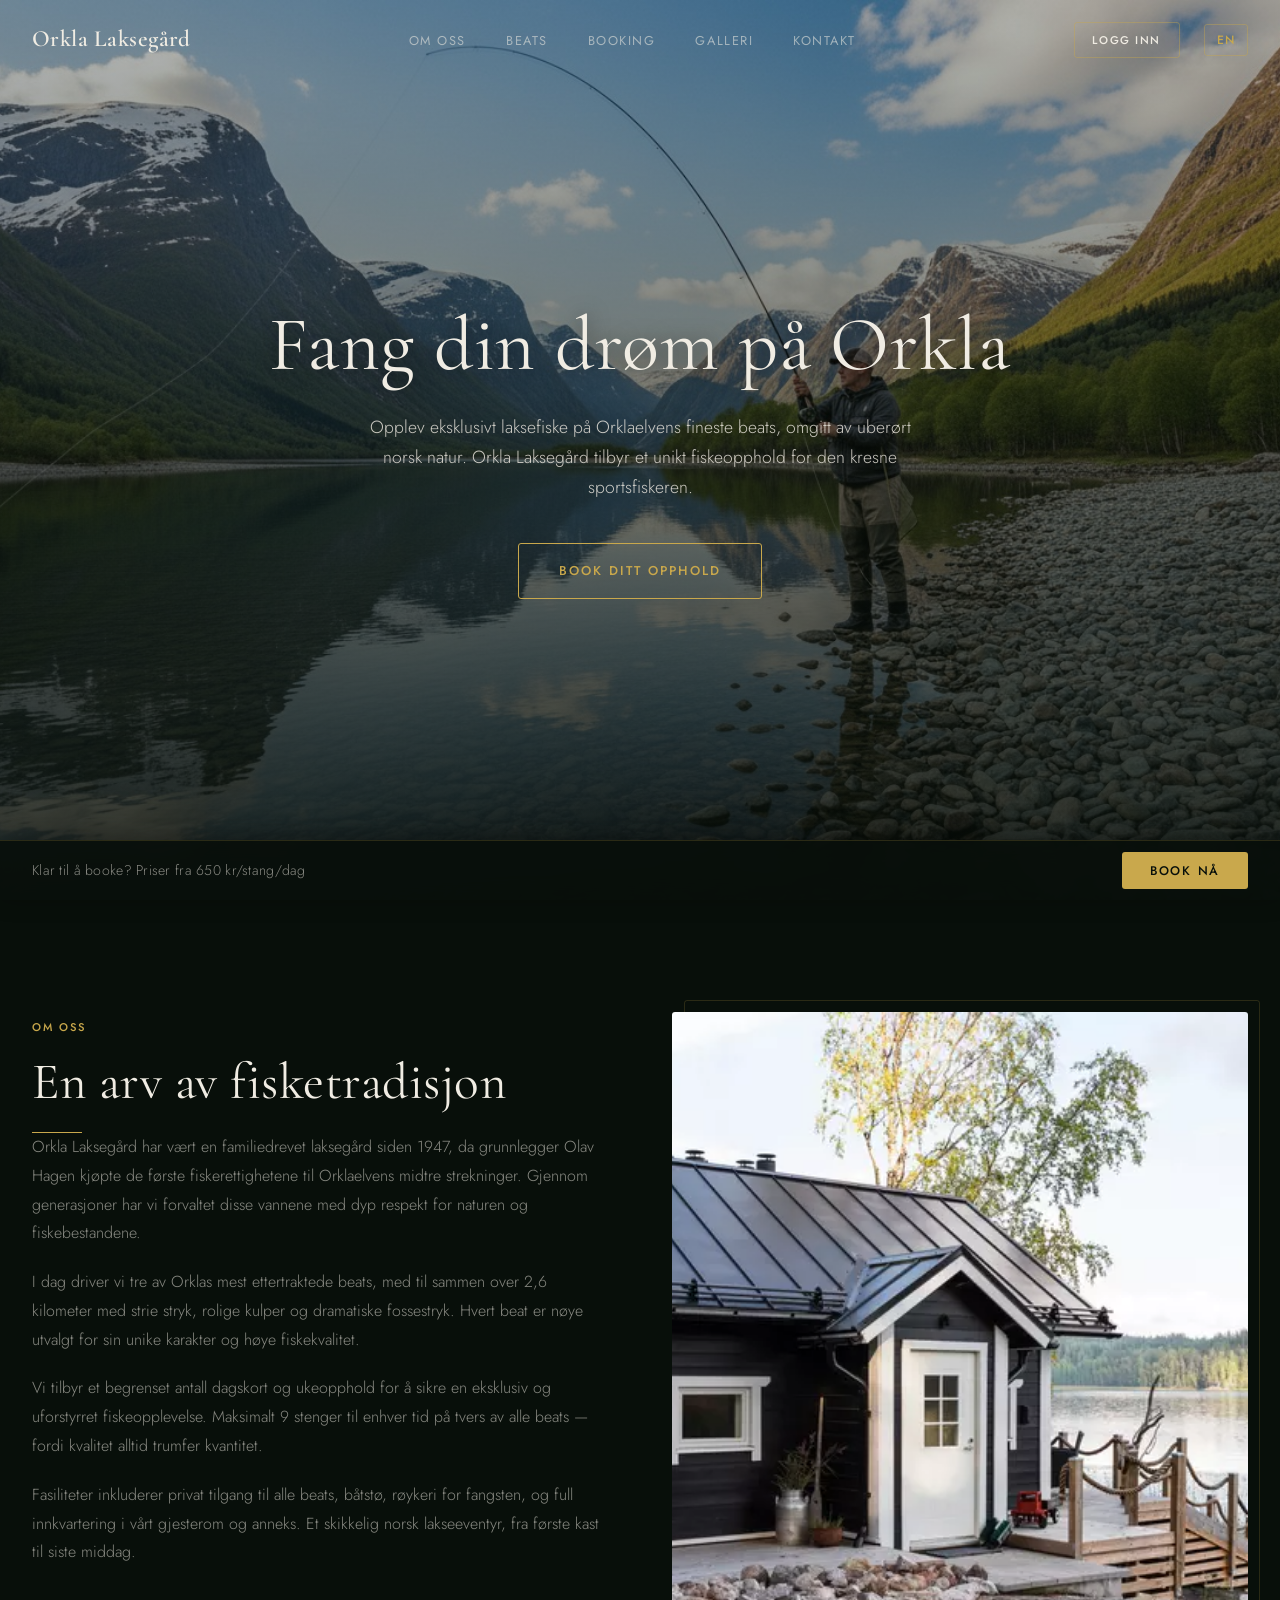
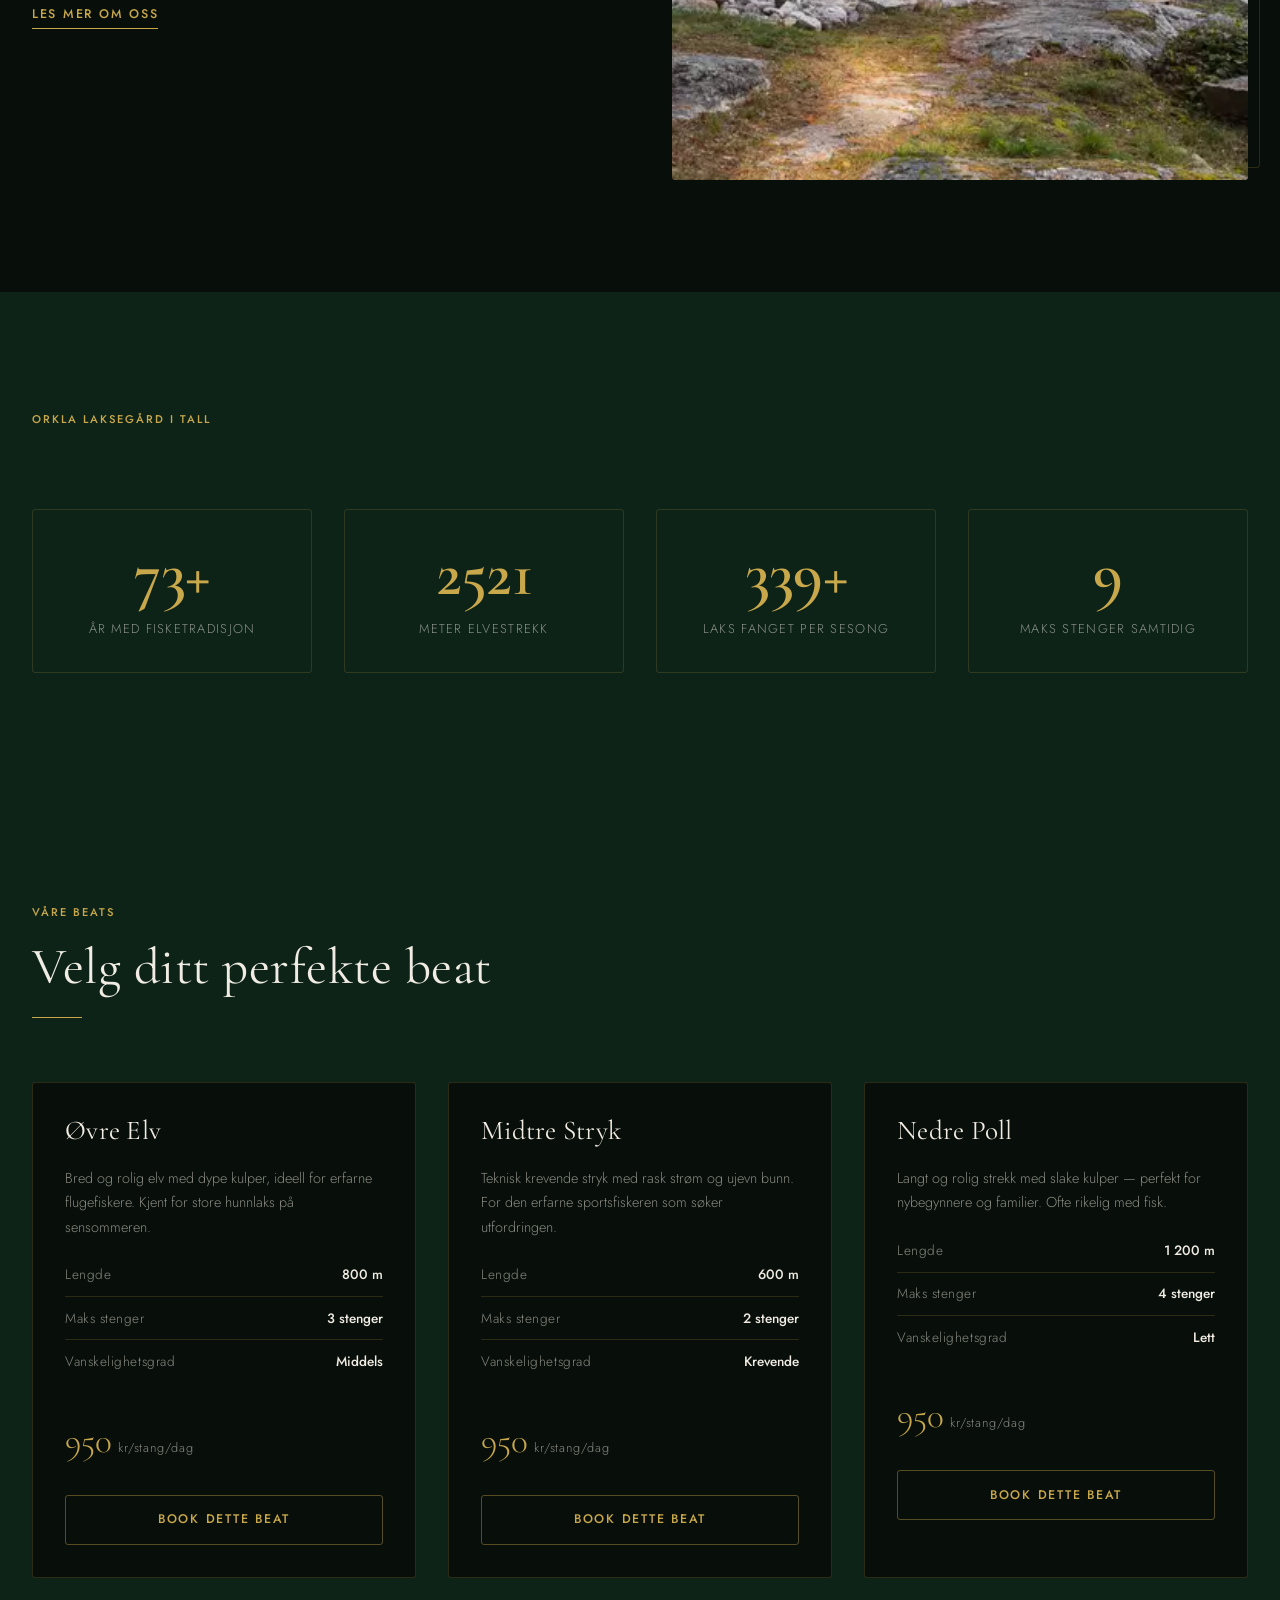
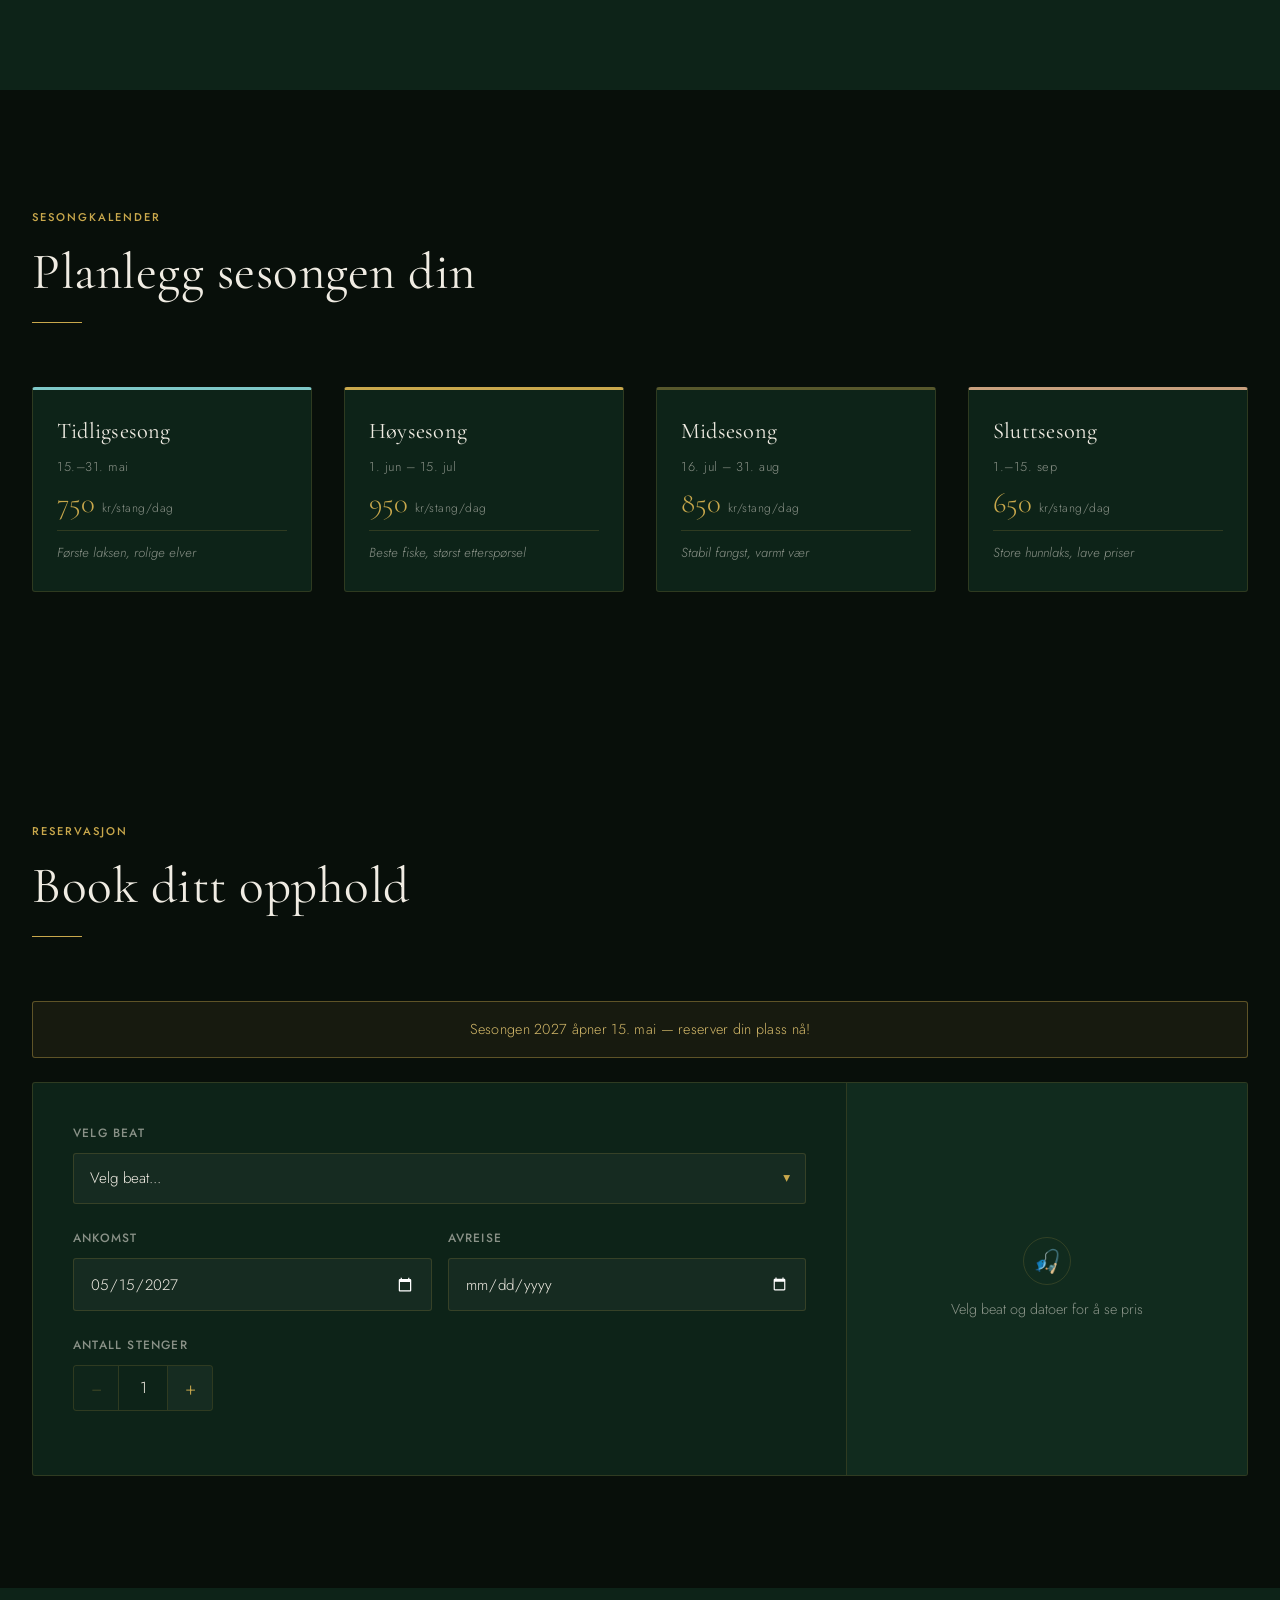
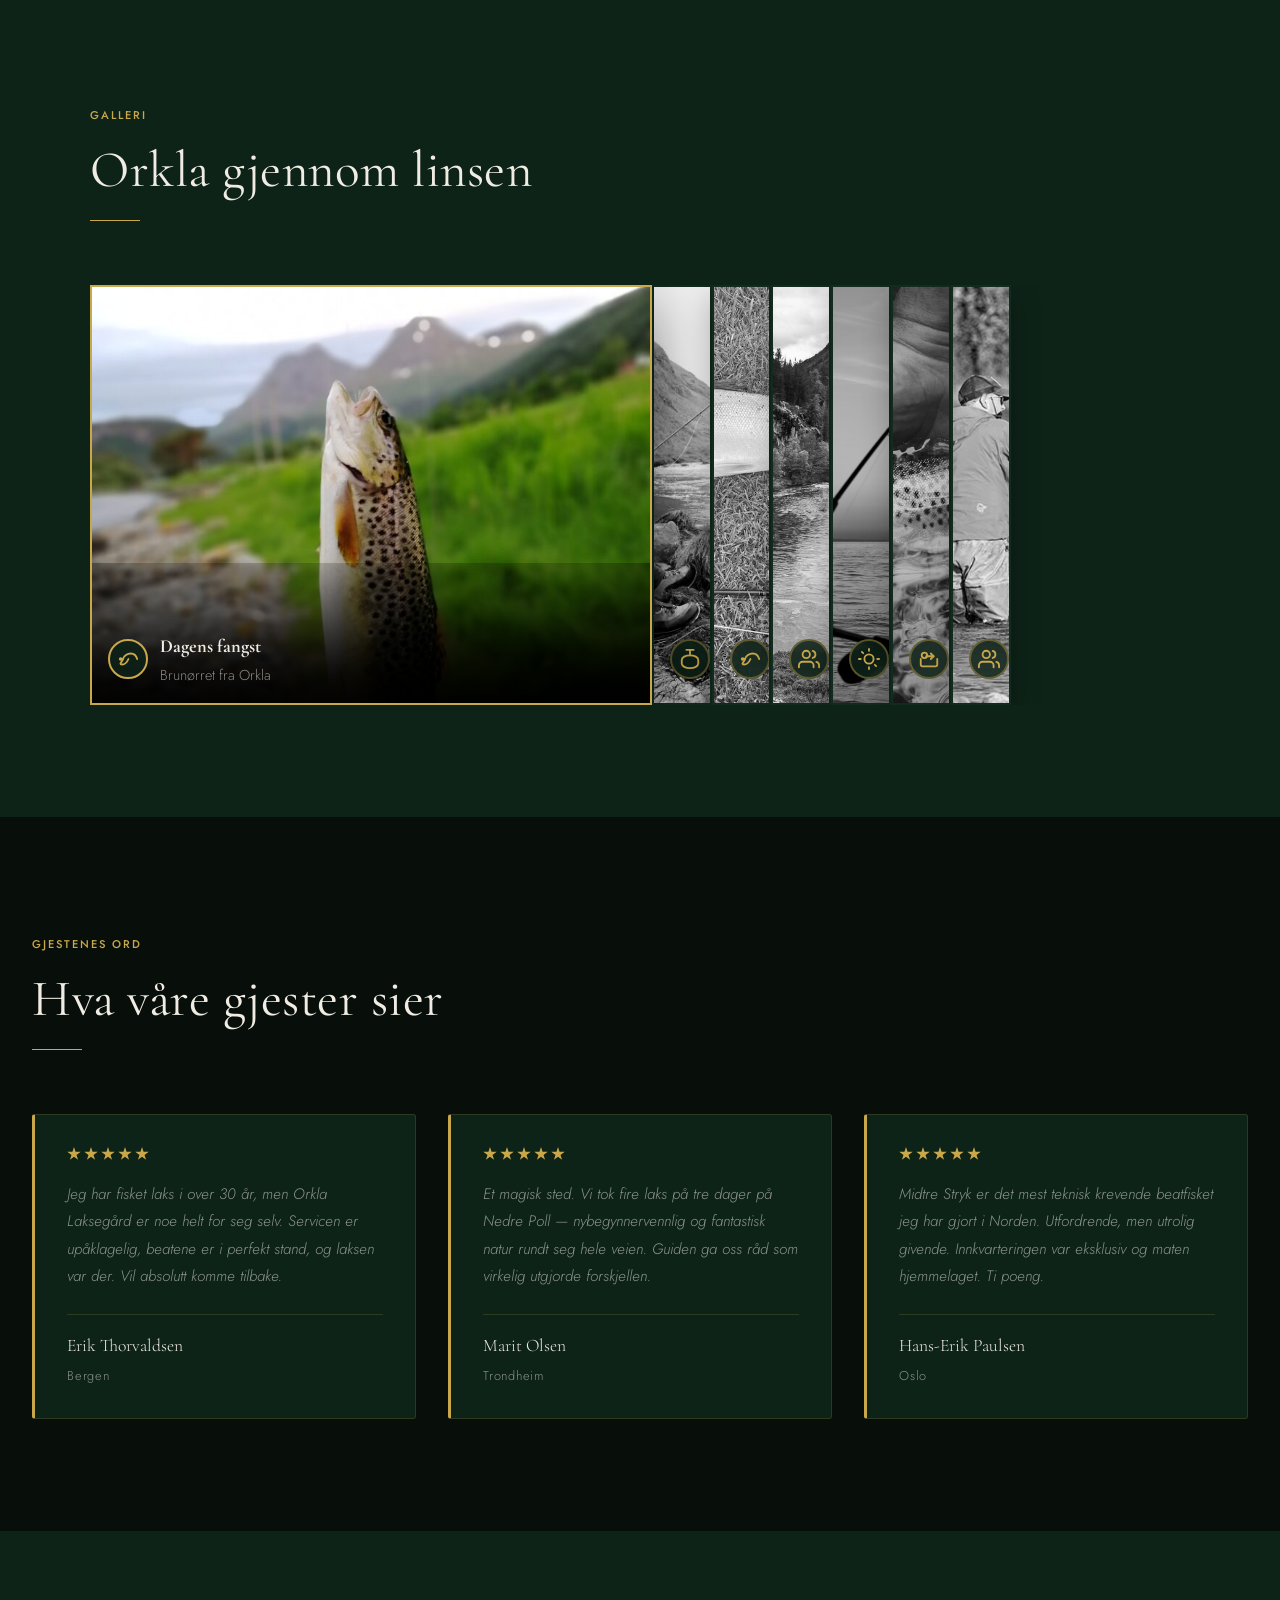
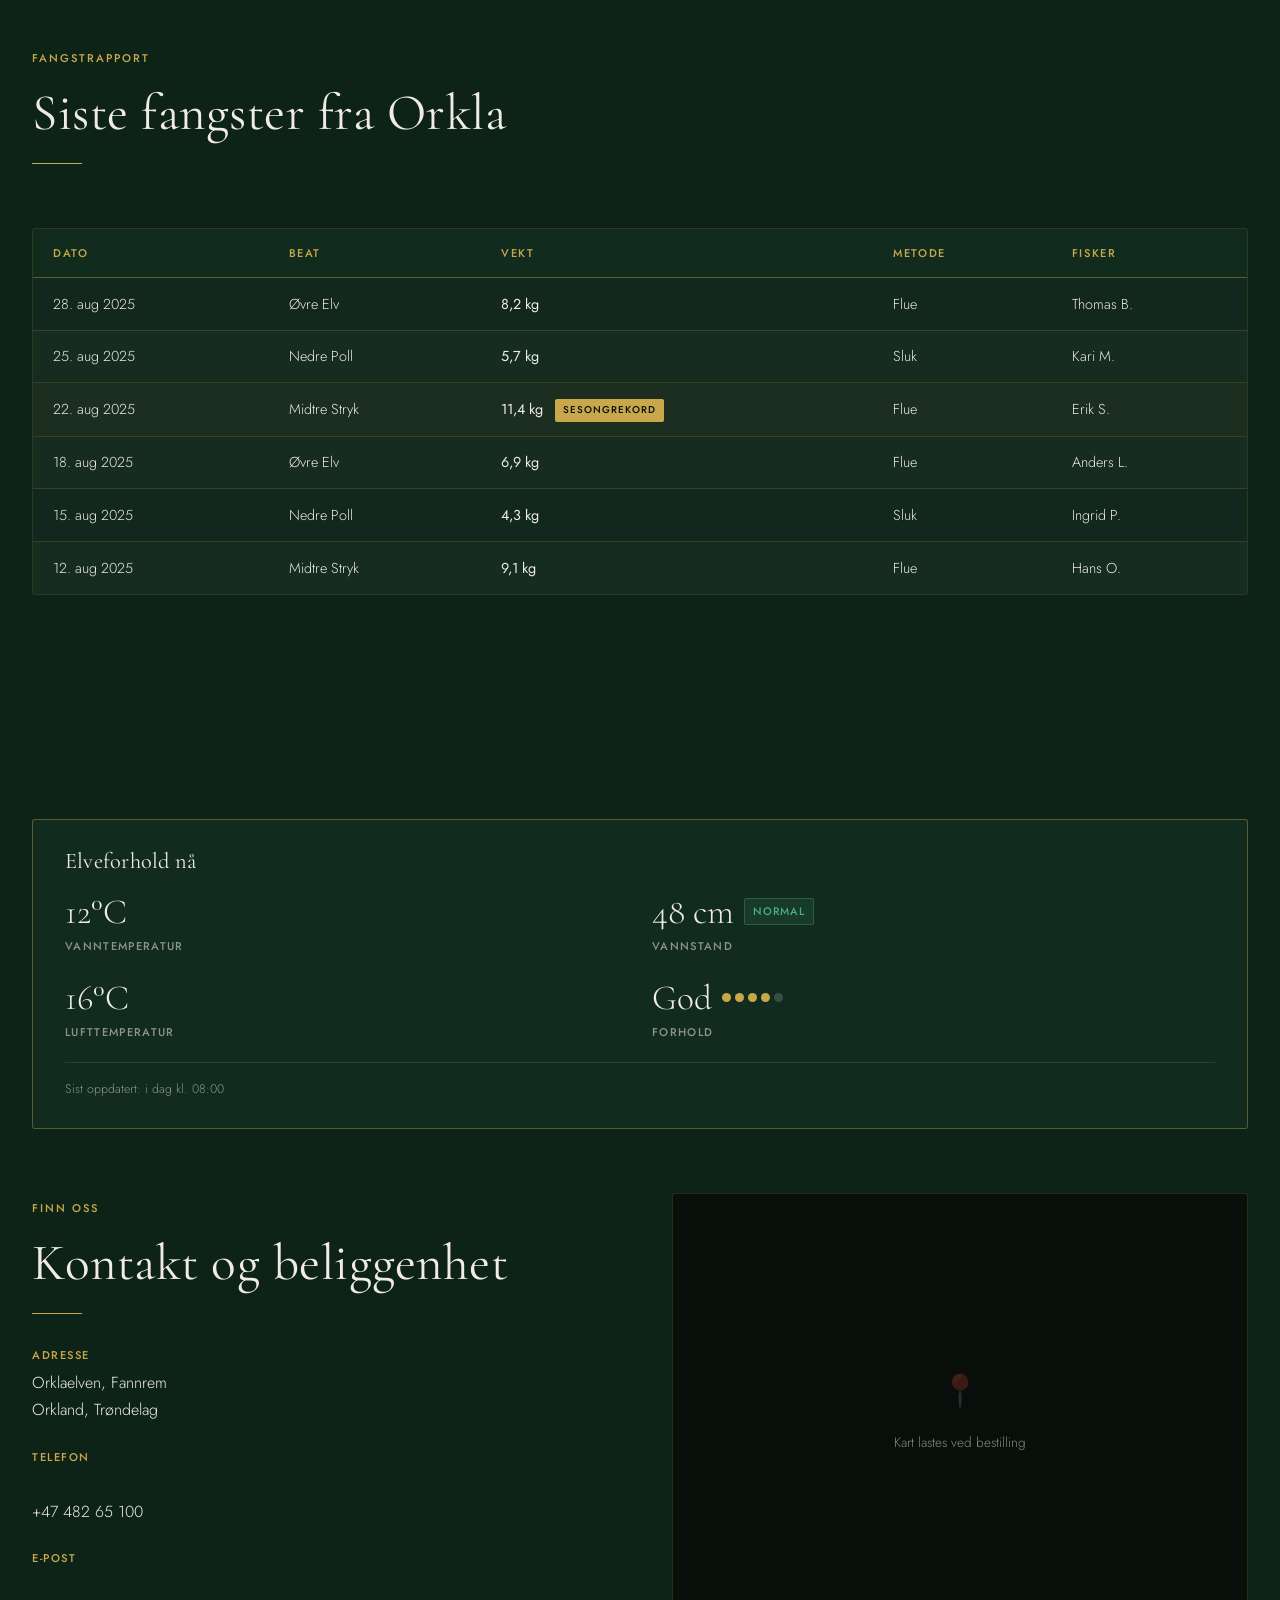
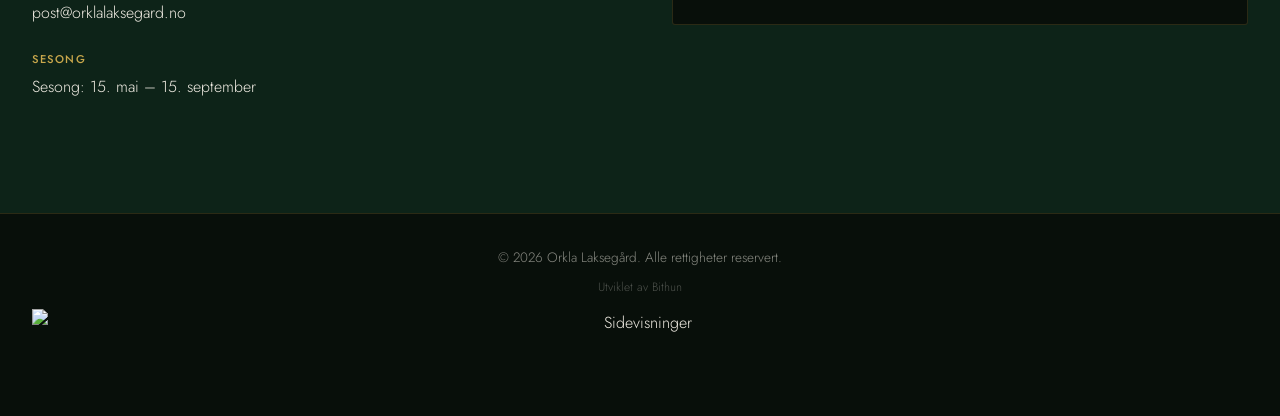
==== commit 3ebc3190: "feat: add owner dashboard and auth gate" ====
--- a/demo-premium-lodge/index.html
+++ b/demo-premium-lodge/index.html
@@ -41,6 +41,7 @@
       </ul>
 
       <div class="nav-right">
+        <div id="auth-nav-slot"></div>
         <button class="lang-toggle" id="lang-toggle" aria-label="Bytt språk" data-i18n="nav.lang">EN</button>
         <button class="hamburger" id="hamburger" aria-label="Åpne meny" aria-expanded="false">
           <span></span><span></span><span></span>
@@ -56,6 +57,7 @@
     <a href="booking.html" data-i18n="nav.booking">Booking</a>
     <a href="#gallery" data-section="gallery" data-i18n="nav.gallery">Galleri</a>
     <a href="#contact" data-section="contact" data-i18n="nav.contact">Kontakt</a>
+    <div id="auth-nav-slot-mobile"></div>
     <button class="lang-toggle mobile-lang" id="lang-toggle-mobile" aria-label="Bytt språk" data-i18n="nav.lang">EN</button>
   </nav>
   <div id="mobile-menu-overlay" class="mobile-menu-overlay"></div>
@@ -841,6 +843,9 @@
 
   <script src="js/translations.js"></script>
   <script src="js/language.js"></script>
+  <script src="js/data-store.js"></script>
+  <script src="js/mock-data.js"></script>
+  <script src="js/auth.js"></script>
   <script src="js/nav.js"></script>
   <script src="js/animations.js"></script>
   <script src="js/booking.js"></script>
--- a/demo-premium-lodge/css/style.css
+++ b/demo-premium-lodge/css/style.css
@@ -4,4 +4,6 @@
 @import url('sections.css');
 @import url('booking.css');
 @import url('modal.css');
+@import url('auth.css');
+@import url('dashboard.css');
 @import url('responsive.css');
